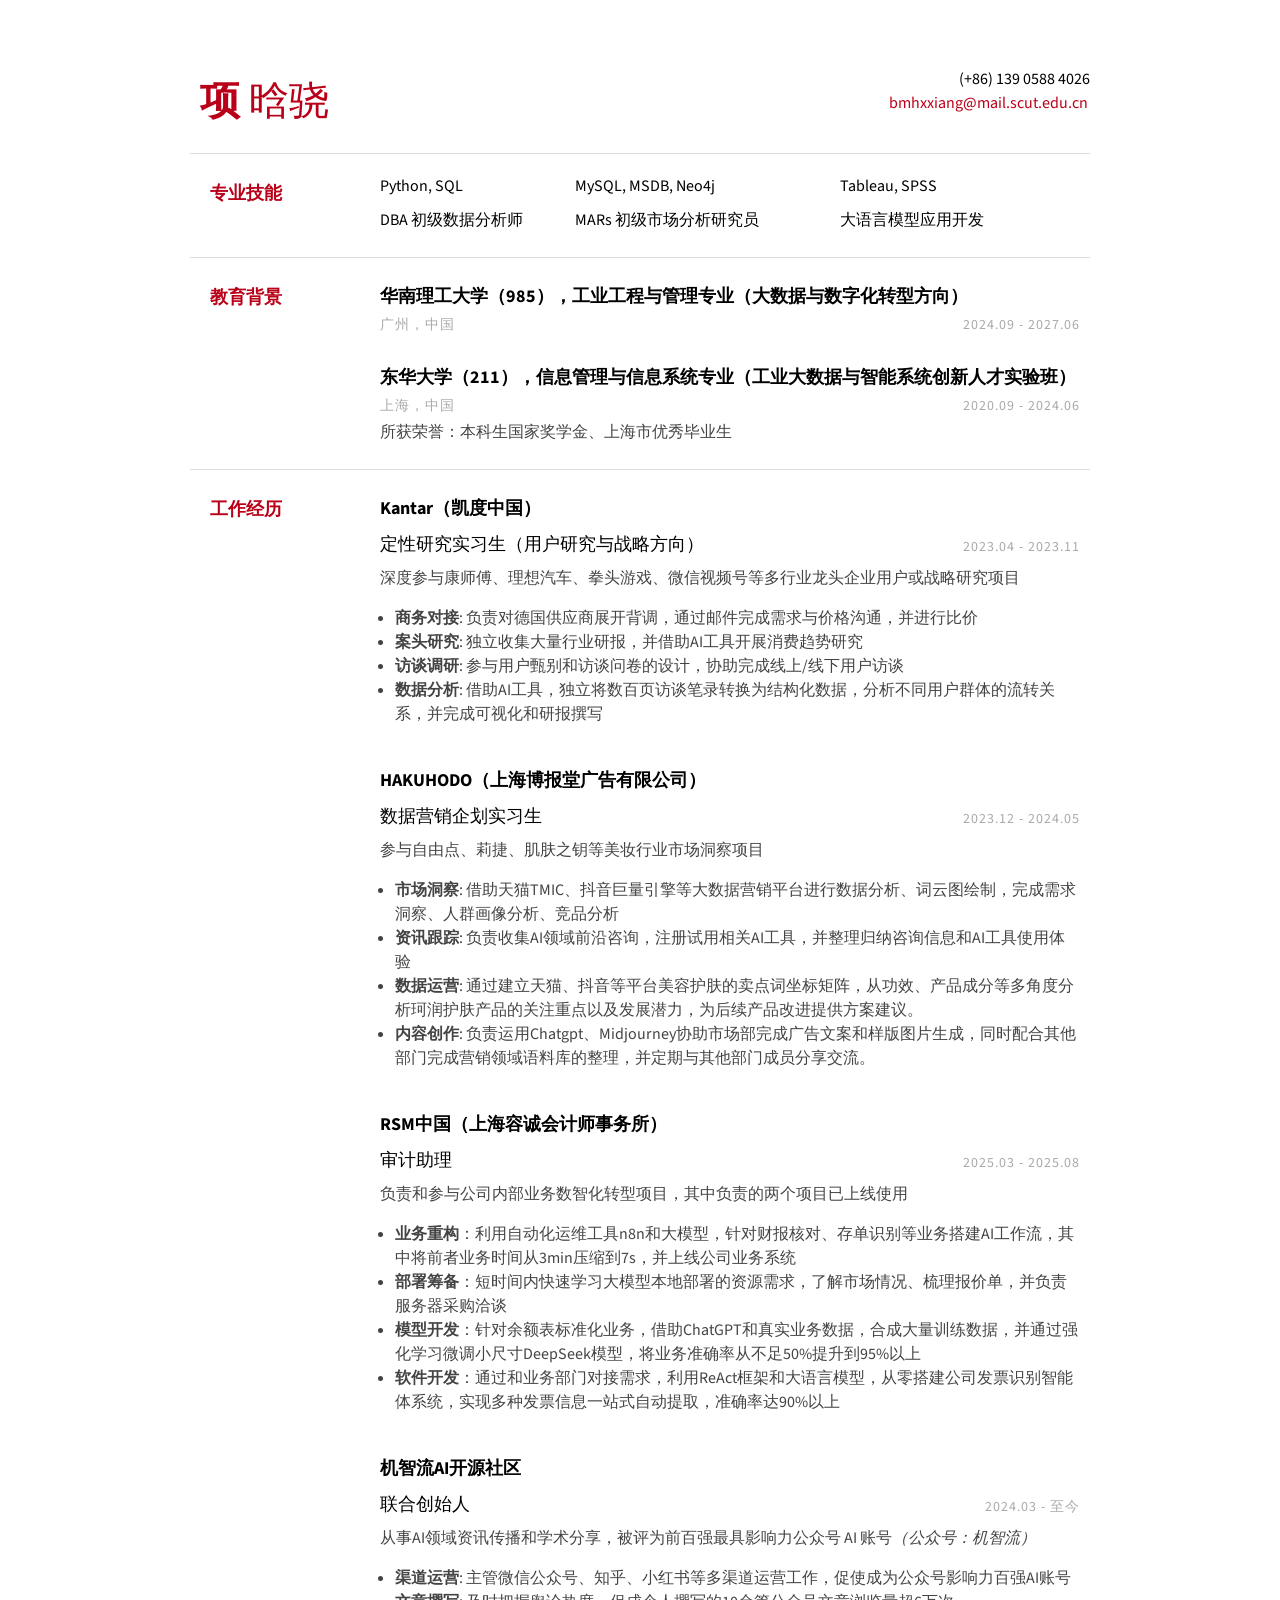
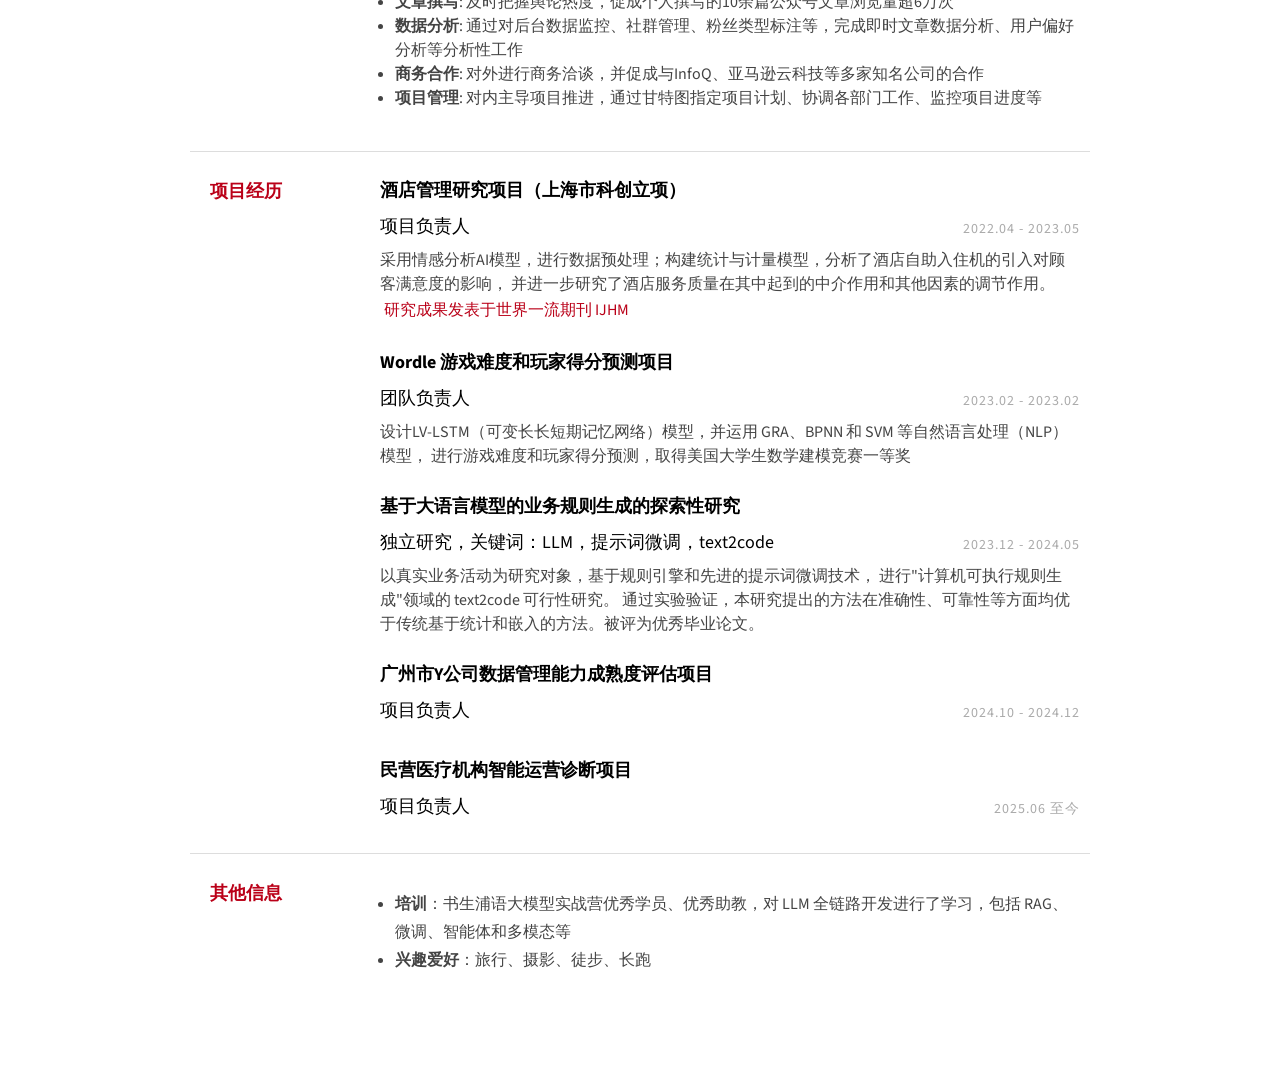
==== index.html @ 3ba79fa2 "update 2025-09" ====
<!doctype html>
<html lang="zh-CN">
    <head>
        <meta charset="UTF-8">
        <title>Hanxiao Xiang - Resume</title>
        <link rel="stylesheet" href="style.css">
        <link href="https://fonts.googleapis.com/css?family=Merriweather:300,400,700|Source+Sans+Pro:400,400i" rel="stylesheet">
    </head>
    <body>
        <div class="page">
            <div class="section row">
                <h1 class="col"><span style="font-weight:700">项</span> 晗骁</h1>
                <div class="contact-info col-left">
                    <div>&nbsp;</div>
                    <div>&nbsp;</div>
                    &nbsp;&nbsp;&nbsp;&nbsp;&nbsp;&nbsp;&nbsp;&nbsp;
<!--                    <a href="index-en.html">English</a> | <a href="index.html">中文</a>-->
                </div>
                <div class="contact-info col-right">
                    <div>(+86) 139 0588 4026</div>
                    <div><a href="mailto:200750432@mail.dhu.edu.cn">bmhxxiang@mail.scut.edu.cn</a></div>
<!--                    <div><a href="https://atang729.github.io">atang729.github.io</a></div>-->
                </div>
            </div>
<!--            <div class="section row">-->
<!--                <h2 class="col">兴趣领域</h2>-->
<!--                <div class="section-text col-right">-->
<!--                    <span class="key">推荐系统</span>-->
<!--                    <span class="key">机器学习</span>-->
<!--                    <span class="key">数据可视化</span>-->
<!--                    <span class="key">大语言模型</span>-->
<!--                    <span class="key">计算机视觉</span>-->
<!--                    <span class="key">大数据分析</span>-->
<!--                    <span class="key">数据挖掘/数学建模</span>-->
<!--                </div>-->
<!--            </div>-->
            <div class="section row">
                <h2 class="col">专业技能</h2>
                <div class="section-text col-right row">
                    <ul class="skills" style="width:25%">
                        <li>Python, SQL</li>
                        <li>DBA 初级数据分析师</li>
                    </ul>
                    <ul class="skills" style="width:35%">
                        <li>MySQL, MSDB, Neo4j</li>
                        <li>MARs 初级市场分析研究员</li>
                    </ul>
                    <ul class="skills">
                        <li>Tableau, SPSS</li>
                        <li>大语言模型应用开发</li>
                    </ul>
                </div>
            </div>
            <div class="section row">
                <h2 class="col">教育背景</h2>
                <div class="section-text col-right">
                    <h3><b>华南理工大学（985）</b>，工业工程与管理专业（大数据与数字化转型方向）</h3>
<!--                    <div>华南理工大学，工商管理学院</div>-->
                    <div class="row">
                        <div class="col light">广州，中国</div>
                        <div class="col-right light">2024.09 - 2027.06 </div>
                    </div>
                </div>
                <div class="section-text col-right">
                    <h3><b>东华大学（211）</b>，信息管理与信息系统专业（工业大数据与智能系统创新人才实验班）</h3>
                    <div class="row">
                        <div class="col light">上海，中国</div>
                        <div class="col-right light	">2020.09 - 2024.06	</div>
                    </div>
                    <div class="desc">所获荣誉：本科生国家奖学金、上海市优秀毕业生</div>
                </div>
            </div>
            <div class="section row">
                <h2 class="col">工作经历</h2>
                <div class="section-text col-right">
                    <div class="row">
                        <div class="col">
                            <h3>Kantar（凯度中国）</h3>
                        </div>
                    </div>
                    <div class="row subsection">
                        <div class="emph col">定性研究实习生（用户研究与战略方向）</div>
                        <div class="col-right light">2023.04 - 2023.11</div>
                    </div>
                    <div class="desc">深度参与康师傅、理想汽车、拳头游戏、微信视频号等多行业龙头企业用户或战略研究项目</div>
                    <ul class="desc">
                        <li><b>商务对接</b>: 负责对德国供应商展开背调，通过邮件完成需求与价格沟通，并进行比价</li>
                        <li><b>案头研究</b>: 独立收集大量行业研报，并借助AI工具开展消费趋势研究</li>
                        <li><b>访谈调研</b>: 参与用户甄别和访谈问卷的设计，协助完成线上/线下用户访谈</li>
                        <li><b>数据分析</b>: 借助AI工具，独立将数百页访谈笔录转换为结构化数据，分析不同用户群体的流转关系，并完成可视化和研报撰写</li>
                    </ul>
                </div>
                <div class="section-text col-right">
                    <div class="row">
                        <div class="col">
                            <h3>HAKUHODO（上海博报堂广告有限公司）</h3>
                        </div>
                    </div>
                    <div class="row subsection">
                        <div class="emph col">数据营销企划实习生</div>
                        <div class="col-right light">2023.12 - 2024.05</div>
                    </div>
                    <div class="desc">参与自由点、莉捷、肌肤之钥等美妆行业市场洞察项目</div>
                    <ul class="desc">
                        <li><b>市场洞察</b>: 借助天猫TMIC、抖音巨量引擎等大数据营销平台进行数据分析、词云图绘制，完成需求洞察、人群画像分析、竞品分析</li>
                        <li><b>资讯跟踪</b>: 负责收集AI领域前沿咨询，注册试用相关AI工具，并整理归纳咨询信息和AI工具使用体验</li>
                        <li><b>数据运营</b>: 通过建立天猫、抖音等平台美容护肤的卖点词坐标矩阵，从功效、产品成分等多角度分析珂润护肤产品的关注重点以及发展潜力，为后续产品改进提供方案建议。</li>
                        <li><b>内容创作</b>: 负责运用Chatgpt、Midjourney协助市场部完成广告文案和样版图片生成，同时配合其他部门完成营销领域语料库的整理，并定期与其他部门成员分享交流。</li>
                    </ul>
                </div>
                <div class="section-text col-right">
                    <div class="row">
                        <div class="col">
                            <h3>RSM中国（上海容诚会计师事务所）</h3>
                        </div>
                    </div>
                    <div class="row subsection">
                        <div class="emph col">审计助理</div>
                        <div class="col-right light">2025.03 - 2025.08</div>
                    </div>
                    <div class="desc">
                        负责和参与公司内部业务数智化转型项目，其中负责的两个项目已上线使用
                    </div>
                    <ul class="desc">
                        <li><b>业务重构</b>：利用自动化运维工具n8n和大模型，针对财报核对、存单识别等业务搭建AI工作流，其中将前者业务时间从3min压缩到7s，并上线公司业务系统</li>
                        <li><b>部署筹备</b>：短时间内快速学习大模型本地部署的资源需求，了解市场情况、梳理报价单，并负责服务器采购洽谈</li>
                        <li><b>模型开发</b>：针对余额表标准化业务，借助ChatGPT和真实业务数据，合成大量训练数据，并通过强化学习微调小尺寸DeepSeek模型，将业务准确率从不足50%提升到95%以上</li>
                        <li><b>软件开发</b>：通过和业务部门对接需求，利用ReAct框架和大语言模型，从零搭建公司发票识别智能体系统，实现多种发票信息一站式自动提取，准确率达90%以上</li>
                    </ul>
                </div>
                <div class="section-text col-right">
                    <div class="row">
                        <div class="col">
                            <h3>机智流AI开源社区</h3>
                        </div>
                    </div>
                    <div class="row subsection">
                        <div class="emph col">联合创始人</div>
                        <div class="col-right light">2024.03 - 至今</div>
                    </div>
                    <div class="desc">
                        从事AI领域资讯传播和学术分享，被评为前百强最具影响力公众号 AI 账号<i>（公众号：机智流）</i>
                    </div>
                    <ul class="desc">
                        <li><b>渠道运营</b>: 主管微信公众号、知乎、小红书等多渠道运营工作，促使成为公众号影响力百强AI账号</li>
                        <li><b>文章撰写</b>: 及时把握舆论热度，促成个人撰写的10余篇公众号文章浏览量超6万次</li>
                        <li><b>数据分析</b>: 通过对后台数据监控、社群管理、粉丝类型标注等，完成即时文章数据分析、用户偏好分析等分析性工作</li>
                        <li><b>商务合作</b>: 对外进行商务洽谈，并促成与InfoQ、亚马逊云科技等多家知名公司的合作</li>
                        <li><b>项目管理</b>: 对内主导项目推进，通过甘特图指定项目计划、协调各部门工作、监控项目进度等</li>
                    </ul>
                </div>
            </div>
<!--            <div class="section row">-->
<!--                <h2 class="col">奖项荣誉</h2>-->
<!--                <div class="section-text col-right">-->
<!--                    <a>本科生国家奖学金</a> · <a>上海市优秀毕业生</a>-->
<!--                </div>-->
<!--            </div>-->
            
            <div class="section row">
                <h2 class="col">项目经历</h2>
                <div class="section-text col-right">
                    <div class="row">
                        <div class="col">
                            <h3>酒店管理研究项目（上海市科创立项）</h3>
                        </div>
                    </div>
                    <div class="row subsection">
                        <div class="emph col">项目负责人</div>
                        <div class="col-right light">2022.04 - 2023.05</div>
                    </div>
                    <div class="desc">
                        采用情感分析AI模型，进行数据预处理；构建统计与计量模型，分析了酒店自助入住机的引入对顾客满意度的影响，
                        并进一步研究了酒店服务质量在其中起到的中介作用和其他因素的调节作用。<a href="https://www.sciencedirect.com/science/article/pii/S0278431924001841">研究成果发表于世界一流期刊 IJHM</a>
                    </div>
                </div>

                <div class="section-text col-right">
                    <div class="row">
                        <div class="col">
                            <h3>Wordle 游戏难度和玩家得分预测项目</h3>
                        </div>
                    </div>
                    <div class="row subsection">
                        <div class="emph col">团队负责人</div>
                        <div class="col-right light">2023.02 - 2023.02</div>
                    </div>
                    <div class="desc">
                        设计LV-LSTM（可变长长短期记忆网络）模型，并运用 GRA、BPNN 和 SVM 等自然语言处理（NLP）模型，
                        进行游戏难度和玩家得分预测，取得美国大学生数学建模竞赛一等奖
                    </div>
                </div>

                <div class="section-text col-right">
                    <div class="row">
                        <div class="col">
                            <h3>基于大语言模型的业务规则生成的探索性研究</h3>
                        </div>
                    </div>
                    <div class="row subsection">
                        <div class="emph col">独立研究，关键词：LLM，提示词微调，text2code</div>
                        <div class="col-right light">2023.12 - 2024.05</div>
                    </div>
                    <div class="desc">
                        以真实业务活动为研究对象，基于规则引擎和先进的提示词微调技术，
                        进行"计算机可执行规则生成"领域的 text2code 可行性研究。
                        通过实验验证，本研究提出的方法在准确性、可靠性等方面均优于传统基于统计和嵌入的方法。被评为优秀毕业论文。
                    </div>
                </div>

                <div class="section-text col-right">
                    <div class="row">
                        <div class="col">
                            <h3>广州市Y公司数据管理能力成熟度评估项目</h3>
                        </div>
                    </div>
                    <div class="row subsection">
                        <div class="emph col">项目负责人</div>
                        <div class="col-right light">2024.10 - 2024.12</div>
                    </div>
                    <div class="desc">
                        
                    </div>
                </div>

                <div class="section-text col-right">
                    <div class="row">
                        <div class="col">
                            <h3>民营医疗机构智能运营诊断项目</h3>
                        </div>
                    </div>
                    <div class="row subsection">
                        <div class="emph col">项目负责人</div>
                        <div class="col-right light">2025.06 至今</div>
                    </div>
                    <div class="desc">
                    </div>
                </div>

            </div>

            <div class="section row">
                <h2 class="col">其他信息</h2>
                <div class="section-text col-right">
                    <ul class="desc" style="line-height: 1.75em">
                        <li><b>培训</b>：书生浦语大模型实战营优秀学员、优秀助教，对 LLM 全链路开发进行了学习，包括 RAG、微调、智能体和多模态等</li>
                        <li><b>兴趣爱好</b>：旅行、摄影、徒步、长跑</li>
                    </ul>
                </div>
            </div>
        </div>
    </body>
</html>
---- style.css ----
body { margin: 0;
       padding: 0;
       background-color: #fff;
       font-size: 12px;
       font-family: 'Source Sans Pro', sans-serif;
       -webkit-font-smoothing: subpixel-antialiased;
}
* { box-sizing: border-box;
    -moz-box-sizing: border-box;
}

/*
 Primary Rules
*/
h1 { font-weight: 300;
     margin: 5px 0 0;
     font-size: 40px;
     color:#ba0018;
     padding: 0 10px 10px;
     border-radius:2px;
    font-family: 'Merriweather', serif;
}
h2 { color: #ba0018;
     width: 150px;
     font-size: 18px;
     padding-left: 20px;
     padding-top: 12px;
     font-weight:700;
     font-family: 'Merriweather', serif;
}
h3 { font-size: 18px;
     font-weight: bold;
     margin-bottom: 0;
     line-height: 28px;
}
:lang(en) h3 { font-family: 'Merriweather', serif; }

h2, h3 { margin-top: 5px }
a { color: #ba0018;
    display: inline-block;
    text-decoration: none;
    padding:2px 4px;
    border-radius:2px;
    margin-right:-2px;
}
a:hover {
  background-color:#ba0018;
  color:#fff;
}
.key:first-child { margin-left: 0 }
.key { margin: 0 10px;
       position: relative;
}
.key::before { content: '◆';
               position: absolute;
               left: -15px;
               color: #555;
               font-size: 7pt;
}
.key:first-child::before { content: '' }
.section { border-bottom: 1px solid #ddd;
           padding: 10px 0 15px;
}
.section:last-child { border: none }
.section-text { width: 80%;
                font-size: 18px;
                line-height: 24px;
                margin: 10px 0 10px;
                padding: 0 10px;
}
.subsection { margin: 10px 0 5px }
.desc { font-size: 16px; font-family: 'Source Sans Pro', sans-serif; color:#444;}

.contact-info { font-size: 16px;
                text-align: right;
}
.light { color: #aaa;letter-spacing:1px;
         font-size: 14px;
         line-height:28px;
         font-family: 'Source Sans Pro', sans-serif;
         text-transform:uppercase;
}
ul{
  padding-left:15px;
}

ul.skills{
  float:left;
  width:30%;
  padding-left:0px;
  margin: 0 20px 0 0;
}

ul.skills li{
  list-style: none;
  font-size:16px;
  margin-bottom:10px;
}

ul.skills li:last-child{
  margin:0;
}

/*
 Float Rules
*/
.row:before, .row:after { content: "";
                          display: table;
}
.row:after { clear: both }
.col { float: left }
.col-right { float: right }
.col-left { float: left }

/*
 Page Rules
*/
.page { width: 1000px;
        min-height: 29.7cm;
        margin: 1cm auto;

        background: white;
        padding: 20px 50px;
}
.subpage { padding: 1cm;
           border: 1px red solid;
           height: 297mm;
}

@page { size: A4;
        margin: 0;
}

@media print {
    .page { margin: 0;
            border: initial;
            border-radius: initial;
            width: initial;
            min-height: initial;
            box-shadow: initial;
            background: initial;
            page-break-after: always;
    }
    .page-break{
      page-break-before: always;
      padding-top:30px;
    }

    body { font-size: 12pt;}
    h1{
      font-size: 23pt;
    }

    h2{
      font-size:10pt;
      width: 3cm;
      padding-left: 10px;
    }

    h3 { font-size: 10pt; line-height:11pt}

    .section-text { font-size: 9pt; line-height: 14pt; }

    .light { font-size: 7.5pt; line-height:12pt; color:#ddd; }
    
    .page { width: 21cm }
    ul {margin:5px 0 0}
    .section { padding: 5px 0 8px }
    .section-text { width: 15cm; margin: 5px 0 5px;}
    .subsection { margin: 5px 0 0 }
    .desc { font-size: 9pt }
    
    .contact-info { font-size: 9pt}
    
    ul.skills{margin: 0 10px 0 0;}
    ul.skills li{ font-size: 9pt; margin-bottom:0}

}
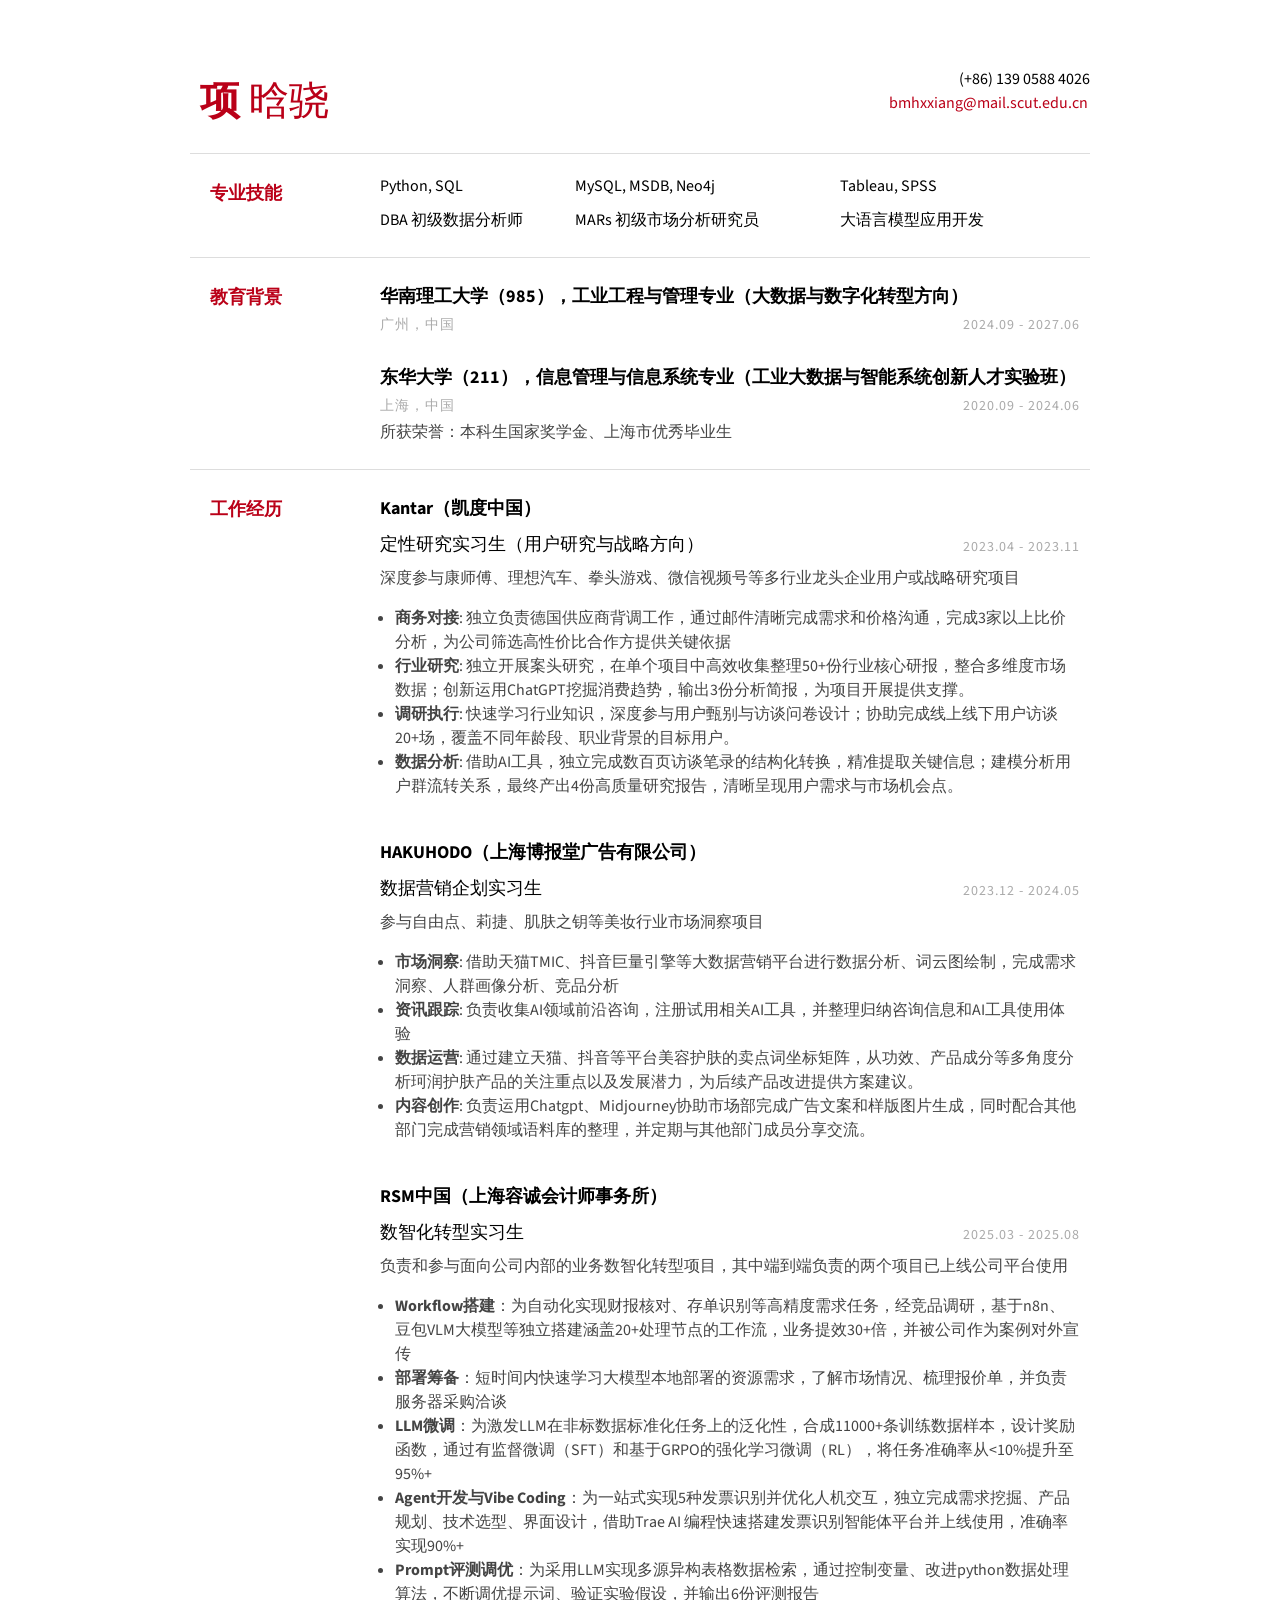
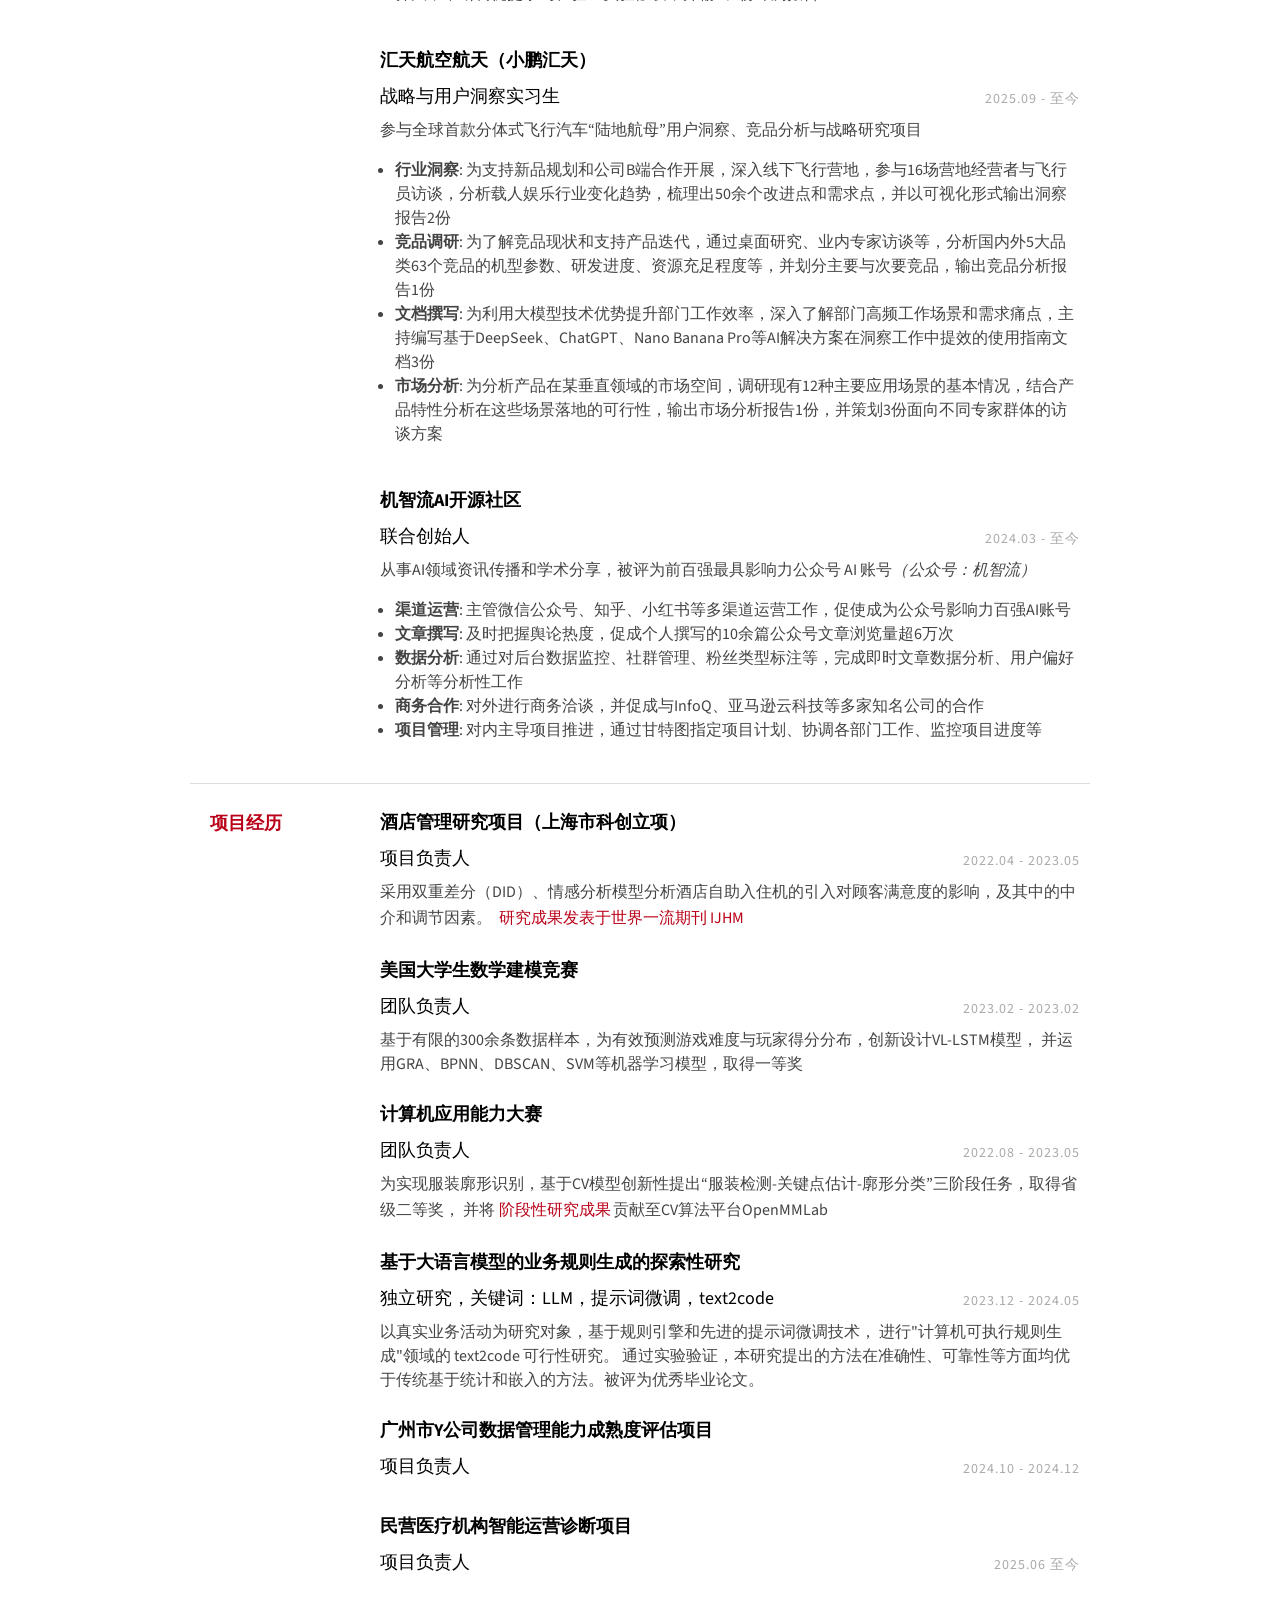
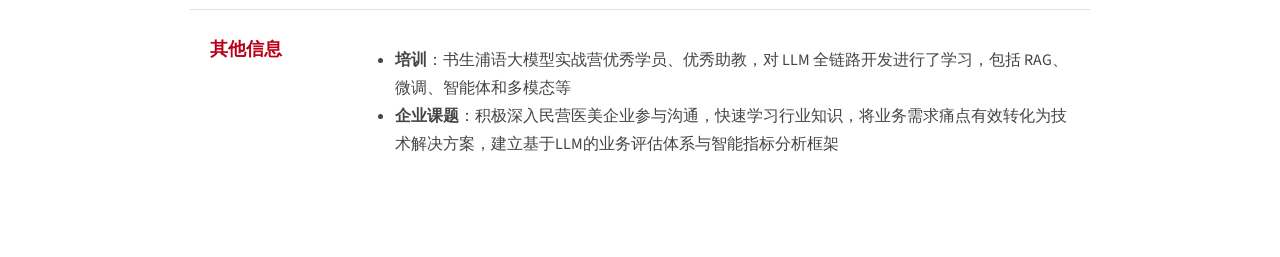
==== commit 4a35f98d: "260118更新：AI产品经理（重AI技能呈现）" ====
--- a/index.html
+++ b/index.html
@@ -22,18 +22,6 @@
 <!--                    <div><a href="https://atang729.github.io">atang729.github.io</a></div>-->
                 </div>
             </div>
-<!--            <div class="section row">-->
-<!--                <h2 class="col">兴趣领域</h2>-->
-<!--                <div class="section-text col-right">-->
-<!--                    <span class="key">推荐系统</span>-->
-<!--                    <span class="key">机器学习</span>-->
-<!--                    <span class="key">数据可视化</span>-->
-<!--                    <span class="key">大语言模型</span>-->
-<!--                    <span class="key">计算机视觉</span>-->
-<!--                    <span class="key">大数据分析</span>-->
-<!--                    <span class="key">数据挖掘/数学建模</span>-->
-<!--                </div>-->
-<!--            </div>-->
             <div class="section row">
                 <h2 class="col">专业技能</h2>
                 <div class="section-text col-right row">
@@ -84,10 +72,10 @@
                     </div>
                     <div class="desc">深度参与康师傅、理想汽车、拳头游戏、微信视频号等多行业龙头企业用户或战略研究项目</div>
                     <ul class="desc">
-                        <li><b>商务对接</b>: 负责对德国供应商展开背调，通过邮件完成需求与价格沟通，并进行比价</li>
-                        <li><b>案头研究</b>: 独立收集大量行业研报，并借助AI工具开展消费趋势研究</li>
-                        <li><b>访谈调研</b>: 参与用户甄别和访谈问卷的设计，协助完成线上/线下用户访谈</li>
-                        <li><b>数据分析</b>: 借助AI工具，独立将数百页访谈笔录转换为结构化数据，分析不同用户群体的流转关系，并完成可视化和研报撰写</li>
+                        <li><b>商务对接</b>: 独立负责德国供应商背调工作，通过邮件清晰完成需求和价格沟通，完成3家以上比价分析，为公司筛选高性价比合作方提供关键依据</li>
+                        <li><b>行业研究</b>: 独立开展案头研究，在单个项目中高效收集整理50+份行业核心研报，整合多维度市场数据；创新运用ChatGPT挖掘消费趋势，输出3份分析简报，为项目开展提供支撑。</li>
+                        <li><b>调研执行</b>: 快速学习行业知识，深度参与用户甄别与访谈问卷设计；协助完成线上线下用户访谈20+场，覆盖不同年龄段、职业背景的目标用户。</li>
+                        <li><b>数据分析</b>: 借助AI工具，独立完成数百页访谈笔录的结构化转换，精准提取关键信息；建模分析用户群流转关系，最终产出4份高质量研究报告，清晰呈现用户需求与市场机会点。</li>
                     </ul>
                 </div>
                 <div class="section-text col-right">
@@ -115,17 +103,38 @@
                         </div>
                     </div>
                     <div class="row subsection">
-                        <div class="emph col">审计助理</div>
+                        <div class="emph col">数智化转型实习生</div>
                         <div class="col-right light">2025.03 - 2025.08</div>
                     </div>
                     <div class="desc">
-                        负责和参与公司内部业务数智化转型项目，其中负责的两个项目已上线使用
-                    </div>
-                    <ul class="desc">
-                        <li><b>业务重构</b>：利用自动化运维工具n8n和大模型，针对财报核对、存单识别等业务搭建AI工作流，其中将前者业务时间从3min压缩到7s，并上线公司业务系统</li>
+                        负责和参与面向公司内部的业务数智化转型项目，其中端到端负责的两个项目已上线公司平台使用
+                    </div>
+                    <ul class="desc">
+                        <li><b>Workflow搭建</b>：为自动化实现财报核对、存单识别等高精度需求任务，经竞品调研，基于n8n、豆包VLM大模型等独立搭建涵盖20+处理节点的工作流，业务提效30+倍，并被公司作为案例对外宣传</li>
                         <li><b>部署筹备</b>：短时间内快速学习大模型本地部署的资源需求，了解市场情况、梳理报价单，并负责服务器采购洽谈</li>
-                        <li><b>模型开发</b>：针对余额表标准化业务，借助ChatGPT和真实业务数据，合成大量训练数据，并通过强化学习微调小尺寸DeepSeek模型，将业务准确率从不足50%提升到95%以上</li>
-                        <li><b>软件开发</b>：通过和业务部门对接需求，利用ReAct框架和大语言模型，从零搭建公司发票识别智能体系统，实现多种发票信息一站式自动提取，准确率达90%以上</li>
+                        <li><b>LLM微调</b>：为激发LLM在非标数据标准化任务上的泛化性，合成11000+条训练数据样本，设计奖励函数，通过有监督微调（SFT）和基于GRPO的强化学习微调（RL），将任务准确率从<10%提升至95%+</li>
+                        <li><b>Agent开发与Vibe Coding</b>：为一站式实现5种发票识别并优化人机交互，独立完成需求挖掘、产品规划、技术选型、界面设计，借助Trae AI 编程快速搭建发票识别智能体平台并上线使用，准确率实现90%+</li>
+                        <li><b>Prompt评测调优</b>：为采用LLM实现多源异构表格数据检索，通过控制变量、改进python数据处理算法，不断调优提示词、验证实验假设，并输出6份评测报告</li>
+                    </ul>
+                </div>
+                <div class="section-text col-right">
+                    <div class="row">
+                        <div class="col">
+                            <h3>汇天航空航天（小鹏汇天）</h3>
+                        </div>
+                    </div>
+                    <div class="row subsection">
+                        <div class="emph col">战略与用户洞察实习生</div>
+                        <div class="col-right light">2025.09 - 至今</div>
+                    </div>
+                    <div class="desc">
+                        参与全球首款分体式飞行汽车“陆地航母”用户洞察、竞品分析与战略研究项目
+                    </div>
+                    <ul class="desc">
+                        <li><b>行业洞察</b>: 为支持新品规划和公司B端合作开展，深入线下飞行营地，参与16场营地经营者与飞行员访谈，分析载人娱乐行业变化趋势，梳理出50余个改进点和需求点，并以可视化形式输出洞察报告2份</li>
+                        <li><b>竞品调研</b>: 为了解竞品现状和支持产品迭代，通过桌面研究、业内专家访谈等，分析国内外5大品类63个竞品的机型参数、研发进度、资源充足程度等，并划分主要与次要竞品，输出竞品分析报告1份</li>
+                        <li><b>文档撰写</b>: 为利用大模型技术优势提升部门工作效率，深入了解部门高频工作场景和需求痛点，主持编写基于DeepSeek、ChatGPT、Nano Banana Pro等AI解决方案在洞察工作中提效的使用指南文档3份</li>
+                        <li><b>市场分析</b>: 为分析产品在某垂直领域的市场空间，调研现有12种主要应用场景的基本情况，结合产品特性分析在这些场景落地的可行性，输出市场分析报告1份，并策划3份面向不同专家群体的访谈方案</li>
                     </ul>
                 </div>
                 <div class="section-text col-right">
@@ -170,15 +179,15 @@
                         <div class="col-right light">2022.04 - 2023.05</div>
                     </div>
                     <div class="desc">
-                        采用情感分析AI模型，进行数据预处理；构建统计与计量模型，分析了酒店自助入住机的引入对顾客满意度的影响，
-                        并进一步研究了酒店服务质量在其中起到的中介作用和其他因素的调节作用。<a href="https://www.sciencedirect.com/science/article/pii/S0278431924001841">研究成果发表于世界一流期刊 IJHM</a>
-                    </div>
-                </div>
-
-                <div class="section-text col-right">
-                    <div class="row">
-                        <div class="col">
-                            <h3>Wordle 游戏难度和玩家得分预测项目</h3>
+                        采用双重差分（DID）、情感分析模型分析酒店自助入住机的引入对顾客满意度的影响，及其中的中介和调节因素。
+                        <a href="https://www.sciencedirect.com/science/article/pii/S0278431924001841">研究成果发表于世界一流期刊 IJHM</a>
+                    </div>
+                </div>
+
+                <div class="section-text col-right">
+                    <div class="row">
+                        <div class="col">
+                            <h3>美国大学生数学建模竞赛</h3>
                         </div>
                     </div>
                     <div class="row subsection">
@@ -186,11 +195,25 @@
                         <div class="col-right light">2023.02 - 2023.02</div>
                     </div>
                     <div class="desc">
-                        设计LV-LSTM（可变长长短期记忆网络）模型，并运用 GRA、BPNN 和 SVM 等自然语言处理（NLP）模型，
-                        进行游戏难度和玩家得分预测，取得美国大学生数学建模竞赛一等奖
-                    </div>
-                </div>
-
+                        基于有限的300余条数据样本，为有效预测游戏难度与玩家得分分布，创新设计VL-LSTM模型，
+                        并运用GRA、BPNN、DBSCAN、SVM等机器学习模型，取得一等奖
+                    </div>
+                </div>
+                <div class="section-text col-right">
+                    <div class="row">
+                        <div class="col">
+                            <h3>计算机应用能力大赛</h3>
+                        </div>
+                    </div>
+                    <div class="row subsection">
+                        <div class="emph col">团队负责人</div>
+                        <div class="col-right light">2022.08 - 2023.05</div>
+                    </div>
+                    <div class="desc">
+                        为实现服装廓形识别，基于CV模型创新性提出“服装检测-关键点估计-廓形分类”三阶段任务，取得省级二等奖，
+                        并将<a href="https://github.com/open-mmlab/mmpose/pull/2201">阶段性研究成果</a>贡献至CV算法平台OpenMMLab
+                    </div>
+                </div>
                 <div class="section-text col-right">
                     <div class="row">
                         <div class="col">
@@ -244,7 +267,7 @@
                 <div class="section-text col-right">
                     <ul class="desc" style="line-height: 1.75em">
                         <li><b>培训</b>：书生浦语大模型实战营优秀学员、优秀助教，对 LLM 全链路开发进行了学习，包括 RAG、微调、智能体和多模态等</li>
-                        <li><b>兴趣爱好</b>：旅行、摄影、徒步、长跑</li>
+                        <li><b>企业课题</b>：积极深入民营医美企业参与沟通，快速学习行业知识，将业务需求痛点有效转化为技术解决方案，建立基于LLM的业务评估体系与智能指标分析框架</li>
                     </ul>
                 </div>
             </div>
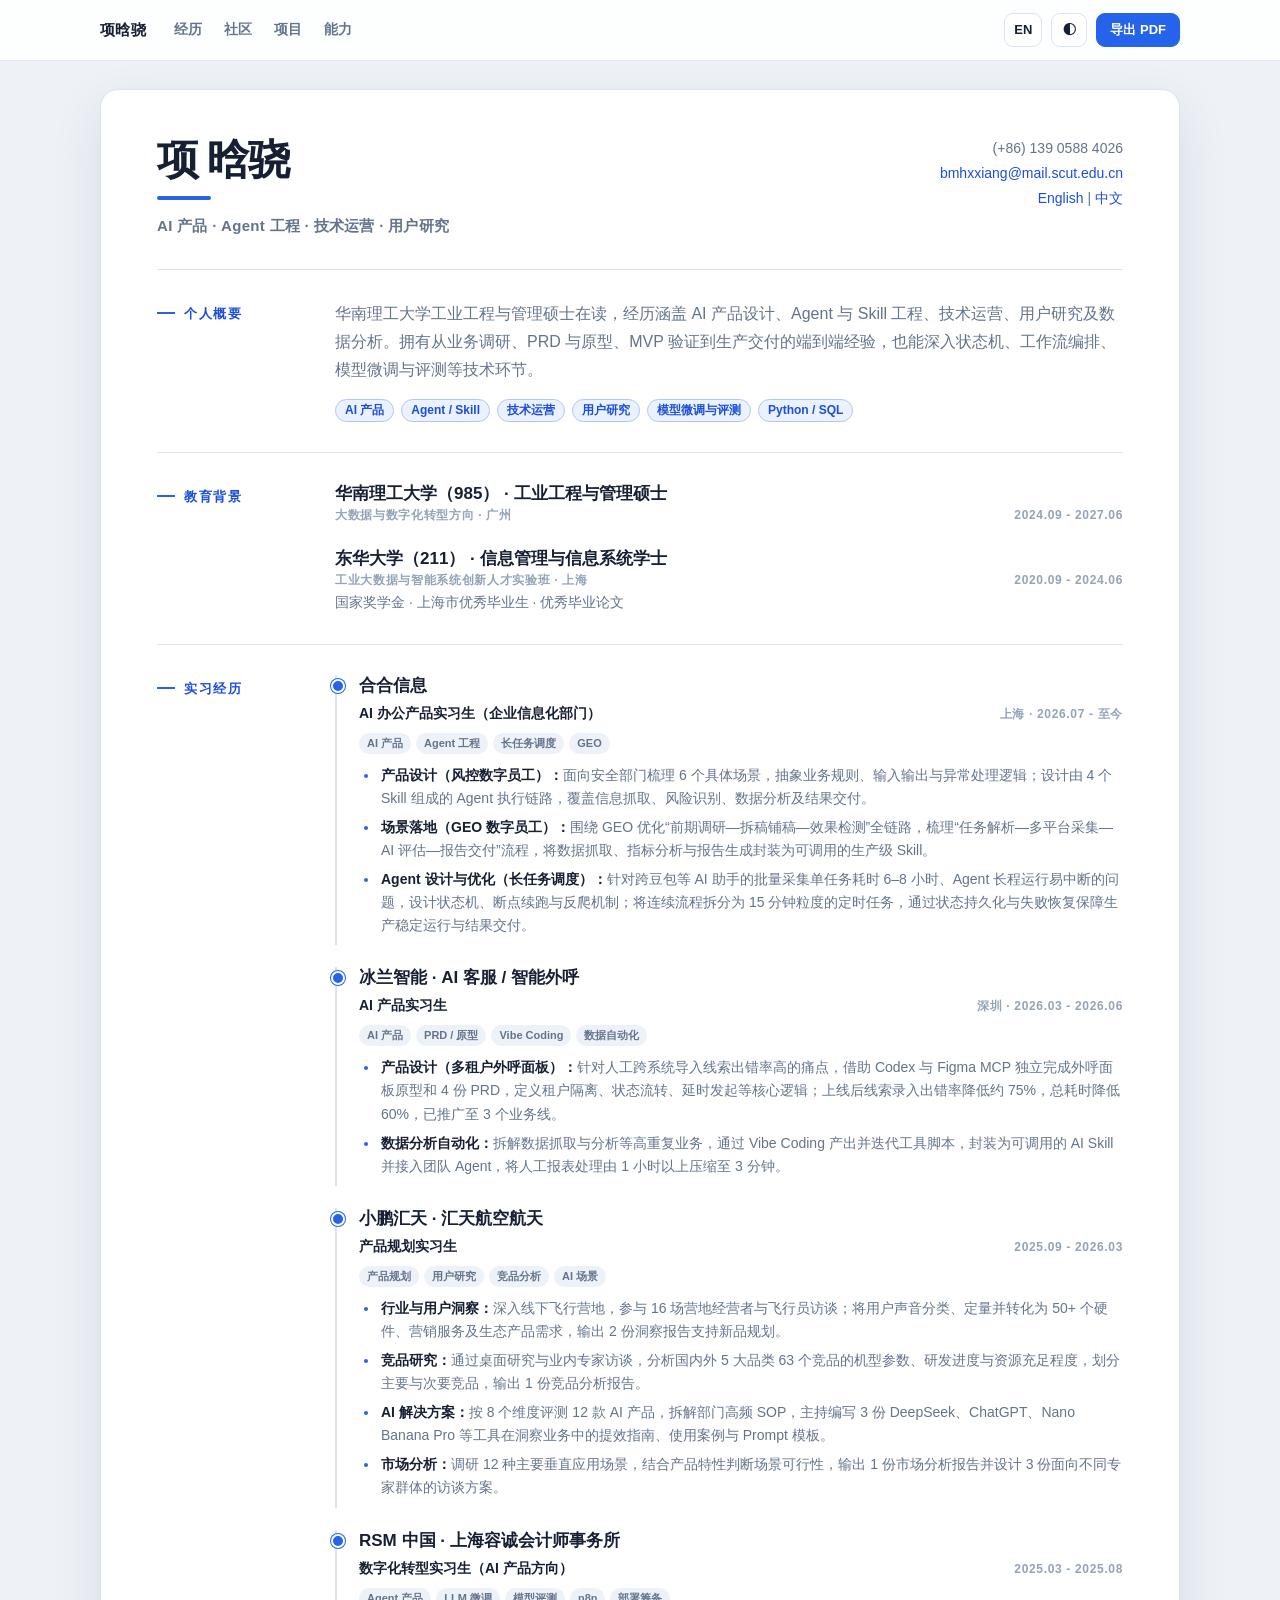
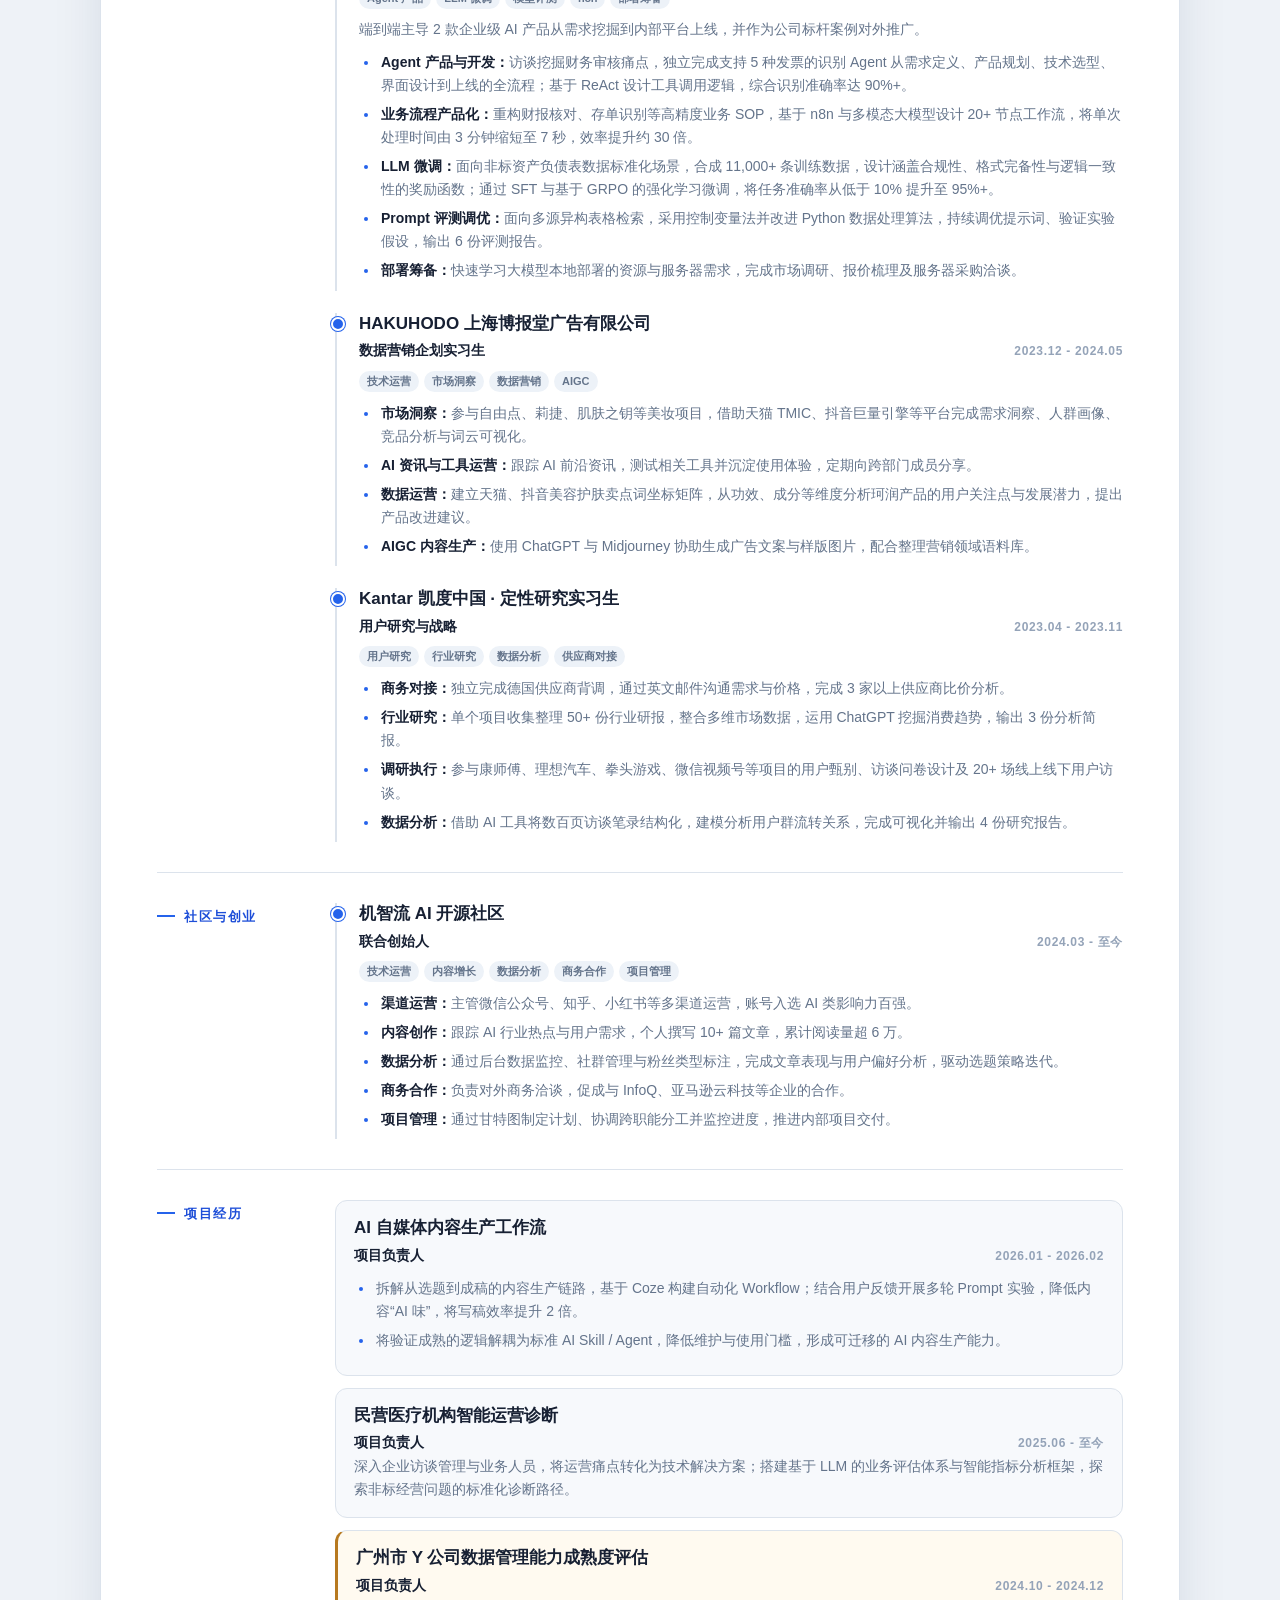
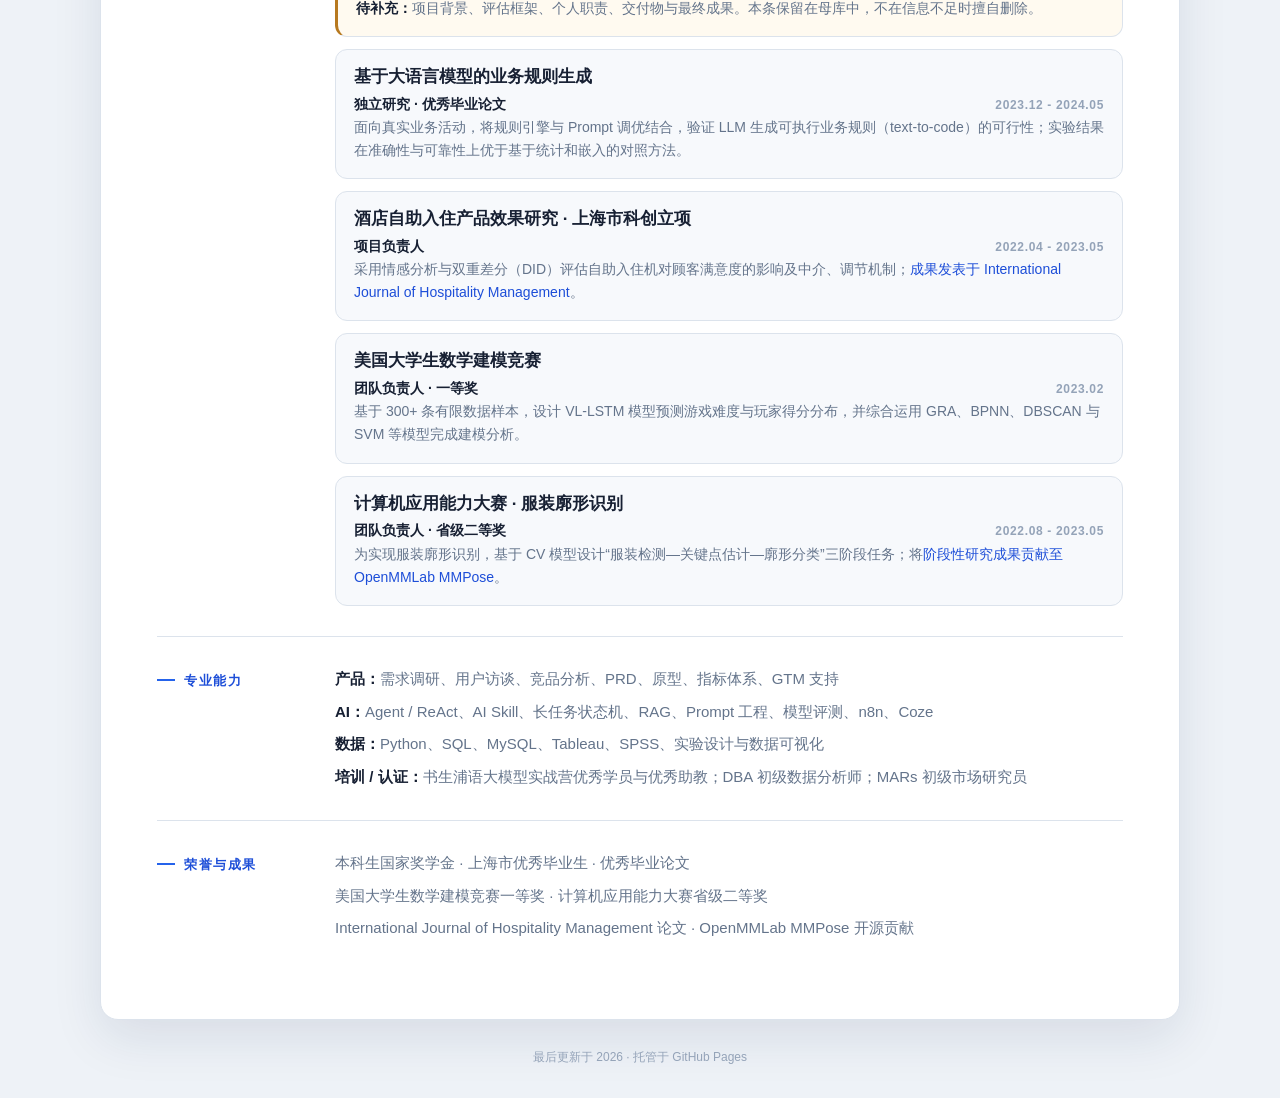
==== commit 3e42c653: "Redesign master resume site" ====
--- a/index.html
+++ b/index.html
@@ -1,276 +1,210 @@
 <!doctype html>
 <html lang="zh-CN">
-    <head>
-        <meta charset="UTF-8">
-        <title>Hanxiao Xiang - Resume</title>
-        <link rel="stylesheet" href="style.css">
-        <link href="https://fonts.googleapis.com/css?family=Merriweather:300,400,700|Source+Sans+Pro:400,400i" rel="stylesheet">
-    </head>
-    <body>
-        <div class="page">
-            <div class="section row">
-                <h1 class="col"><span style="font-weight:700">项</span> 晗骁</h1>
-                <div class="contact-info col-left">
-                    <div>&nbsp;</div>
-                    <div>&nbsp;</div>
-                    &nbsp;&nbsp;&nbsp;&nbsp;&nbsp;&nbsp;&nbsp;&nbsp;
-<!--                    <a href="index-en.html">English</a> | <a href="index.html">中文</a>-->
-                </div>
-                <div class="contact-info col-right">
-                    <div>(+86) 139 0588 4026</div>
-                    <div><a href="mailto:200750432@mail.dhu.edu.cn">bmhxxiang@mail.scut.edu.cn</a></div>
-<!--                    <div><a href="https://atang729.github.io">atang729.github.io</a></div>-->
-                </div>
-            </div>
-            <div class="section row">
-                <h2 class="col">专业技能</h2>
-                <div class="section-text col-right row">
-                    <ul class="skills" style="width:25%">
-                        <li>Python, SQL</li>
-                        <li>DBA 初级数据分析师</li>
-                    </ul>
-                    <ul class="skills" style="width:35%">
-                        <li>MySQL, MSDB, Neo4j</li>
-                        <li>MARs 初级市场分析研究员</li>
-                    </ul>
-                    <ul class="skills">
-                        <li>Tableau, SPSS</li>
-                        <li>大语言模型应用开发</li>
-                    </ul>
-                </div>
-            </div>
-            <div class="section row">
-                <h2 class="col">教育背景</h2>
-                <div class="section-text col-right">
-                    <h3><b>华南理工大学（985）</b>，工业工程与管理专业（大数据与数字化转型方向）</h3>
-<!--                    <div>华南理工大学，工商管理学院</div>-->
-                    <div class="row">
-                        <div class="col light">广州，中国</div>
-                        <div class="col-right light">2024.09 - 2027.06 </div>
-                    </div>
-                </div>
-                <div class="section-text col-right">
-                    <h3><b>东华大学（211）</b>，信息管理与信息系统专业（工业大数据与智能系统创新人才实验班）</h3>
-                    <div class="row">
-                        <div class="col light">上海，中国</div>
-                        <div class="col-right light	">2020.09 - 2024.06	</div>
-                    </div>
-                    <div class="desc">所获荣誉：本科生国家奖学金、上海市优秀毕业生</div>
-                </div>
-            </div>
-            <div class="section row">
-                <h2 class="col">工作经历</h2>
-                <div class="section-text col-right">
-                    <div class="row">
-                        <div class="col">
-                            <h3>Kantar（凯度中国）</h3>
-                        </div>
-                    </div>
-                    <div class="row subsection">
-                        <div class="emph col">定性研究实习生（用户研究与战略方向）</div>
-                        <div class="col-right light">2023.04 - 2023.11</div>
-                    </div>
-                    <div class="desc">深度参与康师傅、理想汽车、拳头游戏、微信视频号等多行业龙头企业用户或战略研究项目</div>
-                    <ul class="desc">
-                        <li><b>商务对接</b>: 独立负责德国供应商背调工作，通过邮件清晰完成需求和价格沟通，完成3家以上比价分析，为公司筛选高性价比合作方提供关键依据</li>
-                        <li><b>行业研究</b>: 独立开展案头研究，在单个项目中高效收集整理50+份行业核心研报，整合多维度市场数据；创新运用ChatGPT挖掘消费趋势，输出3份分析简报，为项目开展提供支撑。</li>
-                        <li><b>调研执行</b>: 快速学习行业知识，深度参与用户甄别与访谈问卷设计；协助完成线上线下用户访谈20+场，覆盖不同年龄段、职业背景的目标用户。</li>
-                        <li><b>数据分析</b>: 借助AI工具，独立完成数百页访谈笔录的结构化转换，精准提取关键信息；建模分析用户群流转关系，最终产出4份高质量研究报告，清晰呈现用户需求与市场机会点。</li>
-                    </ul>
-                </div>
-                <div class="section-text col-right">
-                    <div class="row">
-                        <div class="col">
-                            <h3>HAKUHODO（上海博报堂广告有限公司）</h3>
-                        </div>
-                    </div>
-                    <div class="row subsection">
-                        <div class="emph col">数据营销企划实习生</div>
-                        <div class="col-right light">2023.12 - 2024.05</div>
-                    </div>
-                    <div class="desc">参与自由点、莉捷、肌肤之钥等美妆行业市场洞察项目</div>
-                    <ul class="desc">
-                        <li><b>市场洞察</b>: 借助天猫TMIC、抖音巨量引擎等大数据营销平台进行数据分析、词云图绘制，完成需求洞察、人群画像分析、竞品分析</li>
-                        <li><b>资讯跟踪</b>: 负责收集AI领域前沿咨询，注册试用相关AI工具，并整理归纳咨询信息和AI工具使用体验</li>
-                        <li><b>数据运营</b>: 通过建立天猫、抖音等平台美容护肤的卖点词坐标矩阵，从功效、产品成分等多角度分析珂润护肤产品的关注重点以及发展潜力，为后续产品改进提供方案建议。</li>
-                        <li><b>内容创作</b>: 负责运用Chatgpt、Midjourney协助市场部完成广告文案和样版图片生成，同时配合其他部门完成营销领域语料库的整理，并定期与其他部门成员分享交流。</li>
-                    </ul>
-                </div>
-                <div class="section-text col-right">
-                    <div class="row">
-                        <div class="col">
-                            <h3>RSM中国（上海容诚会计师事务所）</h3>
-                        </div>
-                    </div>
-                    <div class="row subsection">
-                        <div class="emph col">数智化转型实习生</div>
-                        <div class="col-right light">2025.03 - 2025.08</div>
-                    </div>
-                    <div class="desc">
-                        负责和参与面向公司内部的业务数智化转型项目，其中端到端负责的两个项目已上线公司平台使用
-                    </div>
-                    <ul class="desc">
-                        <li><b>Workflow搭建</b>：为自动化实现财报核对、存单识别等高精度需求任务，经竞品调研，基于n8n、豆包VLM大模型等独立搭建涵盖20+处理节点的工作流，业务提效30+倍，并被公司作为案例对外宣传</li>
-                        <li><b>部署筹备</b>：短时间内快速学习大模型本地部署的资源需求，了解市场情况、梳理报价单，并负责服务器采购洽谈</li>
-                        <li><b>LLM微调</b>：为激发LLM在非标数据标准化任务上的泛化性，合成11000+条训练数据样本，设计奖励函数，通过有监督微调（SFT）和基于GRPO的强化学习微调（RL），将任务准确率从<10%提升至95%+</li>
-                        <li><b>Agent开发与Vibe Coding</b>：为一站式实现5种发票识别并优化人机交互，独立完成需求挖掘、产品规划、技术选型、界面设计，借助Trae AI 编程快速搭建发票识别智能体平台并上线使用，准确率实现90%+</li>
-                        <li><b>Prompt评测调优</b>：为采用LLM实现多源异构表格数据检索，通过控制变量、改进python数据处理算法，不断调优提示词、验证实验假设，并输出6份评测报告</li>
-                    </ul>
-                </div>
-                <div class="section-text col-right">
-                    <div class="row">
-                        <div class="col">
-                            <h3>汇天航空航天（小鹏汇天）</h3>
-                        </div>
-                    </div>
-                    <div class="row subsection">
-                        <div class="emph col">战略与用户洞察实习生</div>
-                        <div class="col-right light">2025.09 - 至今</div>
-                    </div>
-                    <div class="desc">
-                        参与全球首款分体式飞行汽车“陆地航母”用户洞察、竞品分析与战略研究项目
-                    </div>
-                    <ul class="desc">
-                        <li><b>行业洞察</b>: 为支持新品规划和公司B端合作开展，深入线下飞行营地，参与16场营地经营者与飞行员访谈，分析载人娱乐行业变化趋势，梳理出50余个改进点和需求点，并以可视化形式输出洞察报告2份</li>
-                        <li><b>竞品调研</b>: 为了解竞品现状和支持产品迭代，通过桌面研究、业内专家访谈等，分析国内外5大品类63个竞品的机型参数、研发进度、资源充足程度等，并划分主要与次要竞品，输出竞品分析报告1份</li>
-                        <li><b>文档撰写</b>: 为利用大模型技术优势提升部门工作效率，深入了解部门高频工作场景和需求痛点，主持编写基于DeepSeek、ChatGPT、Nano Banana Pro等AI解决方案在洞察工作中提效的使用指南文档3份</li>
-                        <li><b>市场分析</b>: 为分析产品在某垂直领域的市场空间，调研现有12种主要应用场景的基本情况，结合产品特性分析在这些场景落地的可行性，输出市场分析报告1份，并策划3份面向不同专家群体的访谈方案</li>
-                    </ul>
-                </div>
-                <div class="section-text col-right">
-                    <div class="row">
-                        <div class="col">
-                            <h3>机智流AI开源社区</h3>
-                        </div>
-                    </div>
-                    <div class="row subsection">
-                        <div class="emph col">联合创始人</div>
-                        <div class="col-right light">2024.03 - 至今</div>
-                    </div>
-                    <div class="desc">
-                        从事AI领域资讯传播和学术分享，被评为前百强最具影响力公众号 AI 账号<i>（公众号：机智流）</i>
-                    </div>
-                    <ul class="desc">
-                        <li><b>渠道运营</b>: 主管微信公众号、知乎、小红书等多渠道运营工作，促使成为公众号影响力百强AI账号</li>
-                        <li><b>文章撰写</b>: 及时把握舆论热度，促成个人撰写的10余篇公众号文章浏览量超6万次</li>
-                        <li><b>数据分析</b>: 通过对后台数据监控、社群管理、粉丝类型标注等，完成即时文章数据分析、用户偏好分析等分析性工作</li>
-                        <li><b>商务合作</b>: 对外进行商务洽谈，并促成与InfoQ、亚马逊云科技等多家知名公司的合作</li>
-                        <li><b>项目管理</b>: 对内主导项目推进，通过甘特图指定项目计划、协调各部门工作、监控项目进度等</li>
-                    </ul>
-                </div>
-            </div>
-<!--            <div class="section row">-->
-<!--                <h2 class="col">奖项荣誉</h2>-->
-<!--                <div class="section-text col-right">-->
-<!--                    <a>本科生国家奖学金</a> · <a>上海市优秀毕业生</a>-->
-<!--                </div>-->
-<!--            </div>-->
-            
-            <div class="section row">
-                <h2 class="col">项目经历</h2>
-                <div class="section-text col-right">
-                    <div class="row">
-                        <div class="col">
-                            <h3>酒店管理研究项目（上海市科创立项）</h3>
-                        </div>
-                    </div>
-                    <div class="row subsection">
-                        <div class="emph col">项目负责人</div>
-                        <div class="col-right light">2022.04 - 2023.05</div>
-                    </div>
-                    <div class="desc">
-                        采用双重差分（DID）、情感分析模型分析酒店自助入住机的引入对顾客满意度的影响，及其中的中介和调节因素。
-                        <a href="https://www.sciencedirect.com/science/article/pii/S0278431924001841">研究成果发表于世界一流期刊 IJHM</a>
-                    </div>
-                </div>
-
-                <div class="section-text col-right">
-                    <div class="row">
-                        <div class="col">
-                            <h3>美国大学生数学建模竞赛</h3>
-                        </div>
-                    </div>
-                    <div class="row subsection">
-                        <div class="emph col">团队负责人</div>
-                        <div class="col-right light">2023.02 - 2023.02</div>
-                    </div>
-                    <div class="desc">
-                        基于有限的300余条数据样本，为有效预测游戏难度与玩家得分分布，创新设计VL-LSTM模型，
-                        并运用GRA、BPNN、DBSCAN、SVM等机器学习模型，取得一等奖
-                    </div>
-                </div>
-                <div class="section-text col-right">
-                    <div class="row">
-                        <div class="col">
-                            <h3>计算机应用能力大赛</h3>
-                        </div>
-                    </div>
-                    <div class="row subsection">
-                        <div class="emph col">团队负责人</div>
-                        <div class="col-right light">2022.08 - 2023.05</div>
-                    </div>
-                    <div class="desc">
-                        为实现服装廓形识别，基于CV模型创新性提出“服装检测-关键点估计-廓形分类”三阶段任务，取得省级二等奖，
-                        并将<a href="https://github.com/open-mmlab/mmpose/pull/2201">阶段性研究成果</a>贡献至CV算法平台OpenMMLab
-                    </div>
-                </div>
-                <div class="section-text col-right">
-                    <div class="row">
-                        <div class="col">
-                            <h3>基于大语言模型的业务规则生成的探索性研究</h3>
-                        </div>
-                    </div>
-                    <div class="row subsection">
-                        <div class="emph col">独立研究，关键词：LLM，提示词微调，text2code</div>
-                        <div class="col-right light">2023.12 - 2024.05</div>
-                    </div>
-                    <div class="desc">
-                        以真实业务活动为研究对象，基于规则引擎和先进的提示词微调技术，
-                        进行"计算机可执行规则生成"领域的 text2code 可行性研究。
-                        通过实验验证，本研究提出的方法在准确性、可靠性等方面均优于传统基于统计和嵌入的方法。被评为优秀毕业论文。
-                    </div>
-                </div>
-
-                <div class="section-text col-right">
-                    <div class="row">
-                        <div class="col">
-                            <h3>广州市Y公司数据管理能力成熟度评估项目</h3>
-                        </div>
-                    </div>
-                    <div class="row subsection">
-                        <div class="emph col">项目负责人</div>
-                        <div class="col-right light">2024.10 - 2024.12</div>
-                    </div>
-                    <div class="desc">
-                        
-                    </div>
-                </div>
-
-                <div class="section-text col-right">
-                    <div class="row">
-                        <div class="col">
-                            <h3>民营医疗机构智能运营诊断项目</h3>
-                        </div>
-                    </div>
-                    <div class="row subsection">
-                        <div class="emph col">项目负责人</div>
-                        <div class="col-right light">2025.06 至今</div>
-                    </div>
-                    <div class="desc">
-                    </div>
-                </div>
-
-            </div>
-
-            <div class="section row">
-                <h2 class="col">其他信息</h2>
-                <div class="section-text col-right">
-                    <ul class="desc" style="line-height: 1.75em">
-                        <li><b>培训</b>：书生浦语大模型实战营优秀学员、优秀助教，对 LLM 全链路开发进行了学习，包括 RAG、微调、智能体和多模态等</li>
-                        <li><b>企业课题</b>：积极深入民营医美企业参与沟通，快速学习行业知识，将业务需求痛点有效转化为技术解决方案，建立基于LLM的业务评估体系与智能指标分析框架</li>
-                    </ul>
-                </div>
-            </div>
-        </div>
-    </body>
+<head>
+  <meta charset="UTF-8">
+  <meta name="viewport" content="width=device-width, initial-scale=1.0">
+  <meta name="description" content="项晗骁个人完整履历与经历母库">
+  <title>项晗骁 | 个人完整履历</title>
+  <link rel="stylesheet" href="style.css">
+</head>
+<body>
+<nav class="site-nav" aria-label="履历导航">
+  <div class="nav-inner">
+    <a class="brand" href="#top">项晗骁</a>
+    <div class="nav-links">
+      <a href="#experience">经历</a>
+      <a href="#community">社区</a>
+      <a href="#projects">项目</a>
+      <a href="#skills">能力</a>
+    </div>
+    <div class="nav-actions">
+      <a class="language-switch" href="index-en.html">EN</a>
+      <button class="icon-button theme-toggle" type="button" aria-label="切换深色模式" title="切换深色模式">◐</button>
+      <button class="print-button" type="button" onclick="window.print()">导出 PDF</button>
+    </div>
+  </div>
+</nav>
+<main class="page">
+  <header class="section row resume-header" id="top">
+    <div class="col">
+      <h1><span style="font-weight:700">项</span> 晗骁</h1>
+      <div class="target-role">AI 产品 · Agent 工程 · 技术运营 · 用户研究</div>
+    </div>
+    <div class="contact-info col-right">
+      <div>(+86) 139 0588 4026</div>
+      <div><a href="mailto:bmhxxiang@mail.scut.edu.cn">bmhxxiang@mail.scut.edu.cn</a></div>
+      <div><a href="index-en.html">English</a> | <a href="index.html">中文</a></div>
+    </div>
+  </header>
+
+  <section class="section row" id="profile">
+    <h2 class="col">个人概要</h2>
+    <div class="section-text col-right">
+      <p class="summary">华南理工大学工业工程与管理硕士在读，经历涵盖 AI 产品设计、Agent 与 Skill 工程、技术运营、用户研究及数据分析。拥有从业务调研、PRD 与原型、MVP 验证到生产交付的端到端经验，也能深入状态机、工作流编排、模型微调与评测等技术环节。</p>
+      <div class="keyword-list"><span>AI 产品</span><span>Agent / Skill</span><span>技术运营</span><span>用户研究</span><span>模型微调与评测</span><span>Python / SQL</span></div>
+    </div>
+  </section>
+
+  <section class="section row" id="education">
+    <h2 class="col">教育背景</h2>
+    <div class="section-text col-right">
+      <h3>华南理工大学（985） · 工业工程与管理硕士</h3>
+      <div class="row"><div class="col light">大数据与数字化转型方向 · 广州</div><div class="col-right light">2024.09 - 2027.06</div></div>
+    </div>
+    <div class="section-text col-right">
+      <h3>东华大学（211） · 信息管理与信息系统学士</h3>
+      <div class="row"><div class="col light">工业大数据与智能系统创新人才实验班 · 上海</div><div class="col-right light">2020.09 - 2024.06</div></div>
+      <div class="desc">国家奖学金 · 上海市优秀毕业生 · 优秀毕业论文</div>
+    </div>
+  </section>
+
+  <section class="section row" id="experience">
+    <h2 class="col">实习经历</h2>
+    <div class="section-text col-right experience-item">
+      <h3>合合信息</h3>
+      <div class="row subsection"><div class="emph col">AI 办公产品实习生（企业信息化部门）</div><div class="col-right light">上海 · 2026.07 - 至今</div></div>
+      <div class="entry-tags"><span>AI 产品</span><span>Agent 工程</span><span>长任务调度</span><span>GEO</span></div>
+      <ul class="desc">
+        <li><b>产品设计（风控数字员工）：</b>面向安全部门梳理 6 个具体场景，抽象业务规则、输入输出与异常处理逻辑；设计由 4 个 Skill 组成的 Agent 执行链路，覆盖信息抓取、风险识别、数据分析及结果交付。</li>
+        <li><b>场景落地（GEO 数字员工）：</b>围绕 GEO 优化“前期调研—拆稿铺稿—效果检测”全链路，梳理“任务解析—多平台采集—AI 评估—报告交付”流程，将数据抓取、指标分析与报告生成封装为可调用的生产级 Skill。</li>
+        <li><b>Agent 设计与优化（长任务调度）：</b>针对跨豆包等 AI 助手的批量采集单任务耗时 6–8 小时、Agent 长程运行易中断的问题，设计状态机、断点续跑与反爬机制；将连续流程拆分为 15 分钟粒度的定时任务，通过状态持久化与失败恢复保障生产稳定运行与结果交付。</li>
+      </ul>
+    </div>
+    <div class="section-text col-right experience-item">
+      <h3>冰兰智能 · AI 客服 / 智能外呼</h3>
+      <div class="row subsection"><div class="emph col">AI 产品实习生</div><div class="col-right light">深圳 · 2026.03 - 2026.06</div></div>
+      <div class="entry-tags"><span>AI 产品</span><span>PRD / 原型</span><span>Vibe Coding</span><span>数据自动化</span></div>
+      <ul class="desc">
+        <li><b>产品设计（多租户外呼面板）：</b>针对人工跨系统导入线索出错率高的痛点，借助 Codex 与 Figma MCP 独立完成外呼面板原型和 4 份 PRD，定义租户隔离、状态流转、延时发起等核心逻辑；上线后线索录入出错率降低约 75%，总耗时降低 60%，已推广至 3 个业务线。</li>
+        <li><b>数据分析自动化：</b>拆解数据抓取与分析等高重复业务，通过 Vibe Coding 产出并迭代工具脚本，封装为可调用的 AI Skill 并接入团队 Agent，将人工报表处理由 1 小时以上压缩至 3 分钟。</li>
+      </ul>
+    </div>
+    <div class="section-text col-right experience-item">
+      <h3>小鹏汇天 · 汇天航空航天</h3>
+      <div class="row subsection"><div class="emph col">产品规划实习生</div><div class="col-right light">2025.09 - 2026.03</div></div>
+      <div class="entry-tags"><span>产品规划</span><span>用户研究</span><span>竞品分析</span><span>AI 场景</span></div>
+      <ul class="desc">
+        <li><b>行业与用户洞察：</b>深入线下飞行营地，参与 16 场营地经营者与飞行员访谈；将用户声音分类、定量并转化为 50+ 个硬件、营销服务及生态产品需求，输出 2 份洞察报告支持新品规划。</li>
+        <li><b>竞品研究：</b>通过桌面研究与业内专家访谈，分析国内外 5 大品类 63 个竞品的机型参数、研发进度与资源充足程度，划分主要与次要竞品，输出 1 份竞品分析报告。</li>
+        <li><b>AI 解决方案：</b>按 8 个维度评测 12 款 AI 产品，拆解部门高频 SOP，主持编写 3 份 DeepSeek、ChatGPT、Nano Banana Pro 等工具在洞察业务中的提效指南、使用案例与 Prompt 模板。</li>
+        <li><b>市场分析：</b>调研 12 种主要垂直应用场景，结合产品特性判断场景可行性，输出 1 份市场分析报告并设计 3 份面向不同专家群体的访谈方案。</li>
+      </ul>
+    </div>
+    <div class="section-text col-right experience-item">
+      <h3>RSM 中国 · 上海容诚会计师事务所</h3>
+      <div class="row subsection"><div class="emph col">数字化转型实习生（AI 产品方向）</div><div class="col-right light">2025.03 - 2025.08</div></div>
+      <div class="entry-tags"><span>Agent 产品</span><span>LLM 微调</span><span>模型评测</span><span>n8n</span><span>部署筹备</span></div>
+      <div class="desc role-summary">端到端主导 2 款企业级 AI 产品从需求挖掘到内部平台上线，并作为公司标杆案例对外推广。</div>
+      <ul class="desc">
+        <li><b>Agent 产品与开发：</b>访谈挖掘财务审核痛点，独立完成支持 5 种发票的识别 Agent 从需求定义、产品规划、技术选型、界面设计到上线的全流程；基于 ReAct 设计工具调用逻辑，综合识别准确率达 90%+。</li>
+        <li><b>业务流程产品化：</b>重构财报核对、存单识别等高精度业务 SOP，基于 n8n 与多模态大模型设计 20+ 节点工作流，将单次处理时间由 3 分钟缩短至 7 秒，效率提升约 30 倍。</li>
+        <li><b>LLM 微调：</b>面向非标资产负债表数据标准化场景，合成 11,000+ 条训练数据，设计涵盖合规性、格式完备性与逻辑一致性的奖励函数；通过 SFT 与基于 GRPO 的强化学习微调，将任务准确率从低于 10% 提升至 95%+。</li>
+        <li><b>Prompt 评测调优：</b>面向多源异构表格检索，采用控制变量法并改进 Python 数据处理算法，持续调优提示词、验证实验假设，输出 6 份评测报告。</li>
+        <li><b>部署筹备：</b>快速学习大模型本地部署的资源与服务器需求，完成市场调研、报价梳理及服务器采购洽谈。</li>
+      </ul>
+    </div>
+    <div class="section-text col-right experience-item">
+      <h3>HAKUHODO 上海博报堂广告有限公司</h3>
+      <div class="row subsection"><div class="emph col">数据营销企划实习生</div><div class="col-right light">2023.12 - 2024.05</div></div>
+      <div class="entry-tags"><span>技术运营</span><span>市场洞察</span><span>数据营销</span><span>AIGC</span></div>
+      <ul class="desc">
+        <li><b>市场洞察：</b>参与自由点、莉捷、肌肤之钥等美妆项目，借助天猫 TMIC、抖音巨量引擎等平台完成需求洞察、人群画像、竞品分析与词云可视化。</li>
+        <li><b>AI 资讯与工具运营：</b>跟踪 AI 前沿资讯，测试相关工具并沉淀使用体验，定期向跨部门成员分享。</li>
+        <li><b>数据运营：</b>建立天猫、抖音美容护肤卖点词坐标矩阵，从功效、成分等维度分析珂润产品的用户关注点与发展潜力，提出产品改进建议。</li>
+        <li><b>AIGC 内容生产：</b>使用 ChatGPT 与 Midjourney 协助生成广告文案与样版图片，配合整理营销领域语料库。</li>
+      </ul>
+    </div>
+    <div class="section-text col-right experience-item compact-item">
+      <h3>Kantar 凯度中国 · 定性研究实习生</h3>
+      <div class="row subsection"><div class="emph col">用户研究与战略</div><div class="col-right light">2023.04 - 2023.11</div></div>
+      <div class="entry-tags"><span>用户研究</span><span>行业研究</span><span>数据分析</span><span>供应商对接</span></div>
+      <ul class="desc">
+        <li><b>商务对接：</b>独立完成德国供应商背调，通过英文邮件沟通需求与价格，完成 3 家以上供应商比价分析。</li>
+        <li><b>行业研究：</b>单个项目收集整理 50+ 份行业研报，整合多维市场数据，运用 ChatGPT 挖掘消费趋势，输出 3 份分析简报。</li>
+        <li><b>调研执行：</b>参与康师傅、理想汽车、拳头游戏、微信视频号等项目的用户甄别、访谈问卷设计及 20+ 场线上线下用户访谈。</li>
+        <li><b>数据分析：</b>借助 AI 工具将数百页访谈笔录结构化，建模分析用户群流转关系，完成可视化并输出 4 份研究报告。</li>
+      </ul>
+    </div>
+  </section>
+
+  <section class="section row" id="community">
+    <h2 class="col">社区与创业</h2>
+    <div class="section-text col-right experience-item">
+      <h3>机智流 AI 开源社区</h3>
+      <div class="row subsection"><div class="emph col">联合创始人</div><div class="col-right light">2024.03 - 至今</div></div>
+      <div class="entry-tags"><span>技术运营</span><span>内容增长</span><span>数据分析</span><span>商务合作</span><span>项目管理</span></div>
+      <ul class="desc">
+        <li><b>渠道运营：</b>主管微信公众号、知乎、小红书等多渠道运营，账号入选 AI 类影响力百强。</li>
+        <li><b>内容创作：</b>跟踪 AI 行业热点与用户需求，个人撰写 10+ 篇文章，累计阅读量超 6 万。</li>
+        <li><b>数据分析：</b>通过后台数据监控、社群管理与粉丝类型标注，完成文章表现与用户偏好分析，驱动选题策略迭代。</li>
+        <li><b>商务合作：</b>负责对外商务洽谈，促成与 InfoQ、亚马逊云科技等企业的合作。</li>
+        <li><b>项目管理：</b>通过甘特图制定计划、协调跨职能分工并监控进度，推进内部项目交付。</li>
+      </ul>
+    </div>
+  </section>
+
+  <section class="section row" id="projects">
+    <h2 class="col">项目经历</h2>
+    <div class="section-text col-right project-item">
+      <h3>AI 自媒体内容生产工作流</h3>
+      <div class="row subsection"><div class="emph col">项目负责人</div><div class="col-right light">2026.01 - 2026.02</div></div>
+      <ul class="desc">
+        <li>拆解从选题到成稿的内容生产链路，基于 Coze 构建自动化 Workflow；结合用户反馈开展多轮 Prompt 实验，降低内容“AI 味”，将写稿效率提升 2 倍。</li>
+        <li>将验证成熟的逻辑解耦为标准 AI Skill / Agent，降低维护与使用门槛，形成可迁移的 AI 内容生产能力。</li>
+      </ul>
+    </div>
+    <div class="section-text col-right project-item">
+      <h3>民营医疗机构智能运营诊断</h3>
+      <div class="row subsection"><div class="emph col">项目负责人</div><div class="col-right light">2025.06 - 至今</div></div>
+      <div class="desc">深入企业访谈管理与业务人员，将运营痛点转化为技术解决方案；搭建基于 LLM 的业务评估体系与智能指标分析框架，探索非标经营问题的标准化诊断路径。</div>
+    </div>
+    <div class="section-text col-right project-item needs-detail">
+      <h3>广州市 Y 公司数据管理能力成熟度评估</h3>
+      <div class="row subsection"><div class="emph col">项目负责人</div><div class="col-right light">2024.10 - 2024.12</div></div>
+      <div class="desc"><b>待补充：</b>项目背景、评估框架、个人职责、交付物与最终成果。本条保留在母库中，不在信息不足时擅自删除。</div>
+    </div>
+    <div class="section-text col-right project-item">
+      <h3>基于大语言模型的业务规则生成</h3>
+      <div class="row subsection"><div class="emph col">独立研究 · 优秀毕业论文</div><div class="col-right light">2023.12 - 2024.05</div></div>
+      <div class="desc">面向真实业务活动，将规则引擎与 Prompt 调优结合，验证 LLM 生成可执行业务规则（text-to-code）的可行性；实验结果在准确性与可靠性上优于基于统计和嵌入的对照方法。</div>
+    </div>
+    <div class="section-text col-right project-item">
+      <h3>酒店自助入住产品效果研究 · 上海市科创立项</h3>
+      <div class="row subsection"><div class="emph col">项目负责人</div><div class="col-right light">2022.04 - 2023.05</div></div>
+      <div class="desc">采用情感分析与双重差分（DID）评估自助入住机对顾客满意度的影响及中介、调节机制；<a href="https://www.sciencedirect.com/science/article/pii/S0278431924001841">成果发表于 International Journal of Hospitality Management</a>。</div>
+    </div>
+    <div class="section-text col-right project-item">
+      <h3>美国大学生数学建模竞赛</h3>
+      <div class="row subsection"><div class="emph col">团队负责人 · 一等奖</div><div class="col-right light">2023.02</div></div>
+      <div class="desc">基于 300+ 条有限数据样本，设计 VL-LSTM 模型预测游戏难度与玩家得分分布，并综合运用 GRA、BPNN、DBSCAN 与 SVM 等模型完成建模分析。</div>
+    </div>
+    <div class="section-text col-right project-item">
+      <h3>计算机应用能力大赛 · 服装廓形识别</h3>
+      <div class="row subsection"><div class="emph col">团队负责人 · 省级二等奖</div><div class="col-right light">2022.08 - 2023.05</div></div>
+      <div class="desc">为实现服装廓形识别，基于 CV 模型设计“服装检测—关键点估计—廓形分类”三阶段任务；将<a href="https://github.com/open-mmlab/mmpose/pull/2201">阶段性研究成果贡献至 OpenMMLab MMPose</a>。</div>
+    </div>
+  </section>
+
+  <section class="section row" id="skills">
+    <h2 class="col">专业能力</h2>
+    <div class="section-text col-right skills-grid">
+      <div><b>产品：</b>需求调研、用户访谈、竞品分析、PRD、原型、指标体系、GTM 支持</div>
+      <div><b>AI：</b>Agent / ReAct、AI Skill、长任务状态机、RAG、Prompt 工程、模型评测、n8n、Coze</div>
+      <div><b>数据：</b>Python、SQL、MySQL、Tableau、SPSS、实验设计与数据可视化</div>
+      <div><b>培训 / 认证：</b>书生浦语大模型实战营优秀学员与优秀助教；DBA 初级数据分析师；MARs 初级市场研究员</div>
+    </div>
+  </section>
+
+  <section class="section row" id="honors">
+    <h2 class="col">荣誉与成果</h2>
+    <div class="section-text col-right skills-grid">
+      <div>本科生国家奖学金 · 上海市优秀毕业生 · 优秀毕业论文</div>
+      <div>美国大学生数学建模竞赛一等奖 · 计算机应用能力大赛省级二等奖</div>
+      <div>International Journal of Hospitality Management 论文 · OpenMMLab MMPose 开源贡献</div>
+    </div>
+  </section>
+</main>
+<footer class="site-footer">最后更新于 2026 · 托管于 GitHub Pages</footer>
+<script src="resume.js"></script>
+</body>
 </html>
--- a/style.css
+++ b/style.css
@@ -1,178 +1,312 @@
-body { margin: 0;
-       padding: 0;
-       background-color: #fff;
-       font-size: 12px;
-       font-family: 'Source Sans Pro', sans-serif;
-       -webkit-font-smoothing: subpixel-antialiased;
-}
-* { box-sizing: border-box;
-    -moz-box-sizing: border-box;
-}
-
-/*
- Primary Rules
-*/
-h1 { font-weight: 300;
-     margin: 5px 0 0;
-     font-size: 40px;
-     color:#ba0018;
-     padding: 0 10px 10px;
-     border-radius:2px;
-    font-family: 'Merriweather', serif;
-}
-h2 { color: #ba0018;
-     width: 150px;
-     font-size: 18px;
-     padding-left: 20px;
-     padding-top: 12px;
-     font-weight:700;
-     font-family: 'Merriweather', serif;
-}
-h3 { font-size: 18px;
-     font-weight: bold;
-     margin-bottom: 0;
-     line-height: 28px;
-}
-:lang(en) h3 { font-family: 'Merriweather', serif; }
-
-h2, h3 { margin-top: 5px }
-a { color: #ba0018;
-    display: inline-block;
-    text-decoration: none;
-    padding:2px 4px;
-    border-radius:2px;
-    margin-right:-2px;
-}
-a:hover {
-  background-color:#ba0018;
-  color:#fff;
-}
-.key:first-child { margin-left: 0 }
-.key { margin: 0 10px;
-       position: relative;
-}
-.key::before { content: '◆';
-               position: absolute;
-               left: -15px;
-               color: #555;
-               font-size: 7pt;
-}
-.key:first-child::before { content: '' }
-.section { border-bottom: 1px solid #ddd;
-           padding: 10px 0 15px;
-}
-.section:last-child { border: none }
-.section-text { width: 80%;
-                font-size: 18px;
-                line-height: 24px;
-                margin: 10px 0 10px;
-                padding: 0 10px;
-}
-.subsection { margin: 10px 0 5px }
-.desc { font-size: 16px; font-family: 'Source Sans Pro', sans-serif; color:#444;}
-
-.contact-info { font-size: 16px;
-                text-align: right;
-}
-.light { color: #aaa;letter-spacing:1px;
-         font-size: 14px;
-         line-height:28px;
-         font-family: 'Source Sans Pro', sans-serif;
-         text-transform:uppercase;
-}
-ul{
-  padding-left:15px;
-}
-
-ul.skills{
-  float:left;
-  width:30%;
-  padding-left:0px;
-  margin: 0 20px 0 0;
-}
-
-ul.skills li{
-  list-style: none;
-  font-size:16px;
-  margin-bottom:10px;
-}
-
-ul.skills li:last-child{
-  margin:0;
-}
-
-/*
- Float Rules
-*/
-.row:before, .row:after { content: "";
-                          display: table;
-}
-.row:after { clear: both }
-.col { float: left }
-.col-right { float: right }
-.col-left { float: left }
-
-/*
- Page Rules
-*/
-.page { width: 1000px;
-        min-height: 29.7cm;
-        margin: 1cm auto;
-
-        background: white;
-        padding: 20px 50px;
-}
-.subpage { padding: 1cm;
-           border: 1px red solid;
-           height: 297mm;
-}
-
-@page { size: A4;
-        margin: 0;
-}
+:root {
+  color-scheme: light;
+  --bg: #eef2f7;
+  --surface: #ffffff;
+  --surface-soft: #f7f9fc;
+  --text: #172033;
+  --muted: #64748b;
+  --faint: #94a3b8;
+  --line: #dce3ec;
+  --accent: #2563eb;
+  --accent-strong: #1d4ed8;
+  --accent-soft: #eaf1ff;
+  --tag-bg: #edf2f8;
+  --warning: #b7791f;
+  --warning-bg: #fffaf0;
+  --shadow: 0 18px 50px rgba(24, 39, 75, .10);
+}
+
+:root[data-theme="dark"] {
+  color-scheme: dark;
+  --bg: #0c1220;
+  --surface: #111a2b;
+  --surface-soft: #172238;
+  --text: #e7edf7;
+  --muted: #a6b3c5;
+  --faint: #738198;
+  --line: #29364a;
+  --accent: #6ea8fe;
+  --accent-strong: #9bc2ff;
+  --accent-soft: #182b4d;
+  --tag-bg: #202d42;
+  --warning: #f2c66d;
+  --warning-bg: #292315;
+  --shadow: 0 20px 60px rgba(0, 0, 0, .32);
+}
+
+* { box-sizing: border-box; }
+html { scroll-behavior: smooth; scroll-padding-top: 82px; }
+
+body {
+  margin: 0;
+  background: var(--bg);
+  color: var(--text);
+  font: 15px/1.65 -apple-system, BlinkMacSystemFont, "Segoe UI", Arial, "PingFang SC", "Microsoft YaHei", sans-serif;
+  -webkit-font-smoothing: antialiased;
+  transition: background .2s ease, color .2s ease;
+}
+
+a { color: var(--accent-strong); text-decoration: none; }
+a:hover { text-decoration: underline; text-underline-offset: 3px; }
+
+.site-nav {
+  position: sticky;
+  z-index: 30;
+  top: 0;
+  border-bottom: 1px solid color-mix(in srgb, var(--line) 80%, transparent);
+  background: color-mix(in srgb, var(--surface) 88%, transparent);
+  backdrop-filter: blur(14px);
+  -webkit-backdrop-filter: blur(14px);
+}
+
+.nav-inner {
+  display: flex;
+  align-items: center;
+  gap: 28px;
+  width: min(1080px, calc(100% - 32px));
+  min-height: 60px;
+  margin: 0 auto;
+}
+
+.brand { color: var(--text); font-weight: 750; letter-spacing: .02em; white-space: nowrap; }
+.brand:hover { color: var(--accent); text-decoration: none; }
+.nav-links { display: flex; gap: 22px; margin-right: auto; }
+.nav-links a { color: var(--muted); font-size: 14px; font-weight: 600; }
+.nav-links a:hover { color: var(--accent); text-decoration: none; }
+.nav-actions { display: flex; align-items: center; gap: 9px; }
+
+.language-switch,
+.icon-button,
+.print-button {
+  display: inline-flex;
+  align-items: center;
+  justify-content: center;
+  min-height: 34px;
+  border: 1px solid var(--line);
+  border-radius: 9px;
+  background: var(--surface);
+  color: var(--text);
+  font: inherit;
+  font-size: 13px;
+  font-weight: 650;
+  cursor: pointer;
+}
+
+.language-switch { min-width: 38px; padding: 0 9px; }
+.icon-button { width: 36px; padding: 0; }
+.print-button { padding: 0 13px; border-color: var(--accent); background: var(--accent); color: white; }
+.language-switch:hover, .icon-button:hover { border-color: var(--accent); color: var(--accent); text-decoration: none; }
+.print-button:hover { background: var(--accent-strong); text-decoration: none; }
+
+.page {
+  width: min(1080px, calc(100% - 32px));
+  min-height: 100vh;
+  margin: 28px auto;
+  padding: 42px 56px 48px;
+  border: 1px solid var(--line);
+  border-radius: 18px;
+  background: var(--surface);
+  box-shadow: var(--shadow);
+}
+
+.section {
+  display: grid;
+  grid-template-columns: 150px minmax(0, 1fr);
+  column-gap: 28px;
+  padding: 30px 0;
+  border-bottom: 1px solid var(--line);
+}
+.section:last-child { border-bottom: 0; }
+
+.resume-header {
+  display: flex;
+  align-items: flex-start;
+  justify-content: space-between;
+  gap: 32px;
+  padding-top: 4px;
+}
+
+h1 {
+  margin: 0;
+  color: var(--text);
+  font: 760 42px/1.15 Georgia, "Songti SC", serif;
+  letter-spacing: -.025em;
+}
+h1::after {
+  display: block;
+  width: 54px;
+  height: 4px;
+  margin-top: 12px;
+  border-radius: 999px;
+  background: var(--accent);
+  content: "";
+}
+
+.target-role { margin-top: 14px; color: var(--muted); font-size: 15px; font-weight: 650; letter-spacing: .02em; }
+.contact-info { color: var(--muted); font-size: 14px; line-height: 1.8; text-align: right; }
+.contact-info a { padding: 0; }
+
+h2 {
+  grid-column: 1;
+  align-self: start;
+  margin: 3px 0 0;
+  color: var(--accent-strong);
+  font-size: 13px;
+  font-weight: 800;
+  letter-spacing: .12em;
+  text-transform: uppercase;
+}
+h2::before { display: inline-block; width: 18px; height: 2px; margin: 0 9px 4px 0; background: var(--accent); content: ""; }
+
+.section-text {
+  grid-column: 2;
+  width: auto;
+  min-width: 0;
+  margin: 0 0 22px;
+  padding: 0;
+}
+.section-text:last-child { margin-bottom: 0; }
+
+h3 {
+  margin: 0;
+  color: var(--text);
+  font-size: 17px;
+  font-weight: 760;
+  line-height: 1.35;
+}
+
+.section-text .row,
+.subsection {
+  display: flex;
+  align-items: baseline;
+  justify-content: space-between;
+  gap: 20px;
+}
+.subsection { margin: 4px 0 0; }
+.emph { color: var(--text); font-size: 14px; font-weight: 620; }
+.light { color: var(--faint); font-size: 12px; font-weight: 600; letter-spacing: .055em; text-transform: uppercase; white-space: nowrap; }
+
+.summary { margin: 0; color: var(--muted); font-size: 16px; line-height: 1.75; }
+.keyword-list,
+.entry-tags { display: flex; flex-wrap: wrap; gap: 7px; }
+.keyword-list { margin-top: 15px; }
+.keyword-list span,
+.entry-tags span {
+  border: 1px solid color-mix(in srgb, var(--accent) 22%, var(--line));
+  border-radius: 999px;
+  background: var(--accent-soft);
+  color: var(--accent-strong);
+  font-size: 12px;
+  font-weight: 650;
+  line-height: 21px;
+  padding: 0 9px;
+}
+.entry-tags { gap: 5px; margin-top: 8px; }
+.entry-tags span { border-color: transparent; background: var(--tag-bg); color: var(--muted); font-size: 11px; line-height: 19px; padding: 0 7px; }
+
+.desc { color: var(--muted); font-size: 14px; }
+.role-summary { margin-top: 9px; }
+ul.desc { margin: 10px 0 0; padding-left: 20px; }
+.desc li { margin-bottom: 6px; padding-left: 2px; }
+.desc li::marker { color: var(--accent); }
+.desc b { color: var(--text); font-weight: 700; }
+
+.experience-item {
+  position: relative;
+  padding: 0 0 2px 22px;
+  border-left: 2px solid var(--line);
+}
+.experience-item::before {
+  position: absolute;
+  top: 4px;
+  left: -6px;
+  width: 10px;
+  height: 10px;
+  border: 2px solid var(--surface);
+  border-radius: 50%;
+  background: var(--accent);
+  box-shadow: 0 0 0 1px var(--accent);
+  content: "";
+}
+
+.project-item {
+  padding: 16px 18px;
+  border: 1px solid var(--line);
+  border-radius: 12px;
+  background: var(--surface-soft);
+}
+.project-item + .project-item { margin-top: -10px; }
+.project-item:hover { border-color: color-mix(in srgb, var(--accent) 45%, var(--line)); }
+.needs-detail { border-left: 3px solid var(--warning); background: var(--warning-bg); }
+.skills-grid { display: grid; gap: 8px; color: var(--muted); }
+.skills-grid b { color: var(--text); }
+
+.site-footer { padding: 0 16px 30px; color: var(--faint); font-size: 12px; text-align: center; }
+
+@media (max-width: 760px) {
+  html { scroll-padding-top: 66px; }
+  .nav-inner { width: calc(100% - 24px); gap: 12px; }
+  .nav-links { display: none; }
+  .brand { margin-right: auto; }
+  .print-button { display: none; }
+  .page { width: 100%; margin: 0; padding: 30px 22px 40px; border: 0; border-radius: 0; box-shadow: none; }
+  .resume-header { flex-direction: column; gap: 18px; }
+  .contact-info { text-align: left; }
+  h1 { font-size: 36px; }
+  .section { grid-template-columns: 1fr; row-gap: 18px; padding: 26px 0; }
+  h2, .section-text { grid-column: 1; }
+  .section-text .row, .subsection { align-items: flex-start; flex-direction: column; gap: 2px; }
+  .light { white-space: normal; }
+  .experience-item { padding-left: 17px; }
+}
+
+@page { size: A4; margin: 0; }
 
 @media print {
-    .page { margin: 0;
-            border: initial;
-            border-radius: initial;
-            width: initial;
-            min-height: initial;
-            box-shadow: initial;
-            background: initial;
-            page-break-after: always;
-    }
-    .page-break{
-      page-break-before: always;
-      padding-top:30px;
-    }
-
-    body { font-size: 12pt;}
-    h1{
-      font-size: 23pt;
-    }
-
-    h2{
-      font-size:10pt;
-      width: 3cm;
-      padding-left: 10px;
-    }
-
-    h3 { font-size: 10pt; line-height:11pt}
-
-    .section-text { font-size: 9pt; line-height: 14pt; }
-
-    .light { font-size: 7.5pt; line-height:12pt; color:#ddd; }
-    
-    .page { width: 21cm }
-    ul {margin:5px 0 0}
-    .section { padding: 5px 0 8px }
-    .section-text { width: 15cm; margin: 5px 0 5px;}
-    .subsection { margin: 5px 0 0 }
-    .desc { font-size: 9pt }
-    
-    .contact-info { font-size: 9pt}
-    
-    ul.skills{margin: 0 10px 0 0;}
-    ul.skills li{ font-size: 9pt; margin-bottom:0}
-
-}
+  :root, :root[data-theme="dark"] {
+    --surface: #fff;
+    --surface-soft: #fff;
+    --text: #111827;
+    --muted: #4b5563;
+    --faint: #a0a7b2;
+    --line: #d8dde5;
+    --accent: #1d4ed8;
+    --accent-strong: #1e40af;
+    --accent-soft: #eef4ff;
+    --tag-bg: #f0f2f5;
+    --warning: #a16207;
+    --warning-bg: #fffbeb;
+  }
+  body { background: #fff; font-size: 9pt; line-height: 1.45; }
+  .site-nav, .site-footer { display: none !important; }
+  .page { width: 210mm; min-height: 0; margin: 0; padding: 10mm 13mm; border: 0; border-radius: 0; box-shadow: none; }
+  .section { grid-template-columns: 28mm minmax(0, 1fr); column-gap: 5mm; padding: 4mm 0; }
+  .resume-header { flex-direction: row; align-items: flex-start; padding-top: 0; }
+  .contact-info { text-align: right; }
+  h2 { grid-column: 1; }
+  .section-text { grid-column: 2; }
+  .section-text .row, .subsection { align-items: baseline; flex-direction: row; }
+  h1 { font-size: 24pt; }
+  h1::after { width: 12mm; height: 1mm; margin-top: 2mm; }
+  .target-role { margin-top: 2.5mm; font-size: 8.5pt; }
+  .contact-info { font-size: 8pt; }
+  h2 { font-size: 8pt; letter-spacing: .08em; }
+  h2::before { width: 4mm; margin-right: 2mm; }
+  h3 { font-size: 9.5pt; line-height: 1.25; }
+  .section-text { margin-bottom: 3.5mm; }
+  .summary { font-size: 9pt; line-height: 1.55; }
+  .emph, .desc { font-size: 8.2pt; }
+  .light { font-size: 7pt; }
+  .keyword-list { margin-top: 2mm; gap: 1mm; }
+  .keyword-list span { font-size: 7pt; line-height: 3.5mm; padding: 0 1.5mm; }
+  .entry-tags { margin-top: 1mm; gap: .7mm; }
+  .entry-tags span { font-size: 6.5pt; line-height: 3mm; padding: 0 1mm; }
+  ul.desc { margin-top: 1.5mm; padding-left: 4mm; }
+  .desc li { margin-bottom: .8mm; }
+  .experience-item, .project-item { break-inside: avoid; page-break-inside: avoid; }
+  .experience-item { padding-left: 4mm; }
+  .experience-item::before { left: -1.4mm; width: 2.4mm; height: 2.4mm; border-width: .5mm; }
+  .project-item { padding: 2.5mm 3mm; border-radius: 2mm; }
+  .project-item + .project-item { margin-top: -1.5mm; }
+  a { color: var(--accent-strong); }
+}
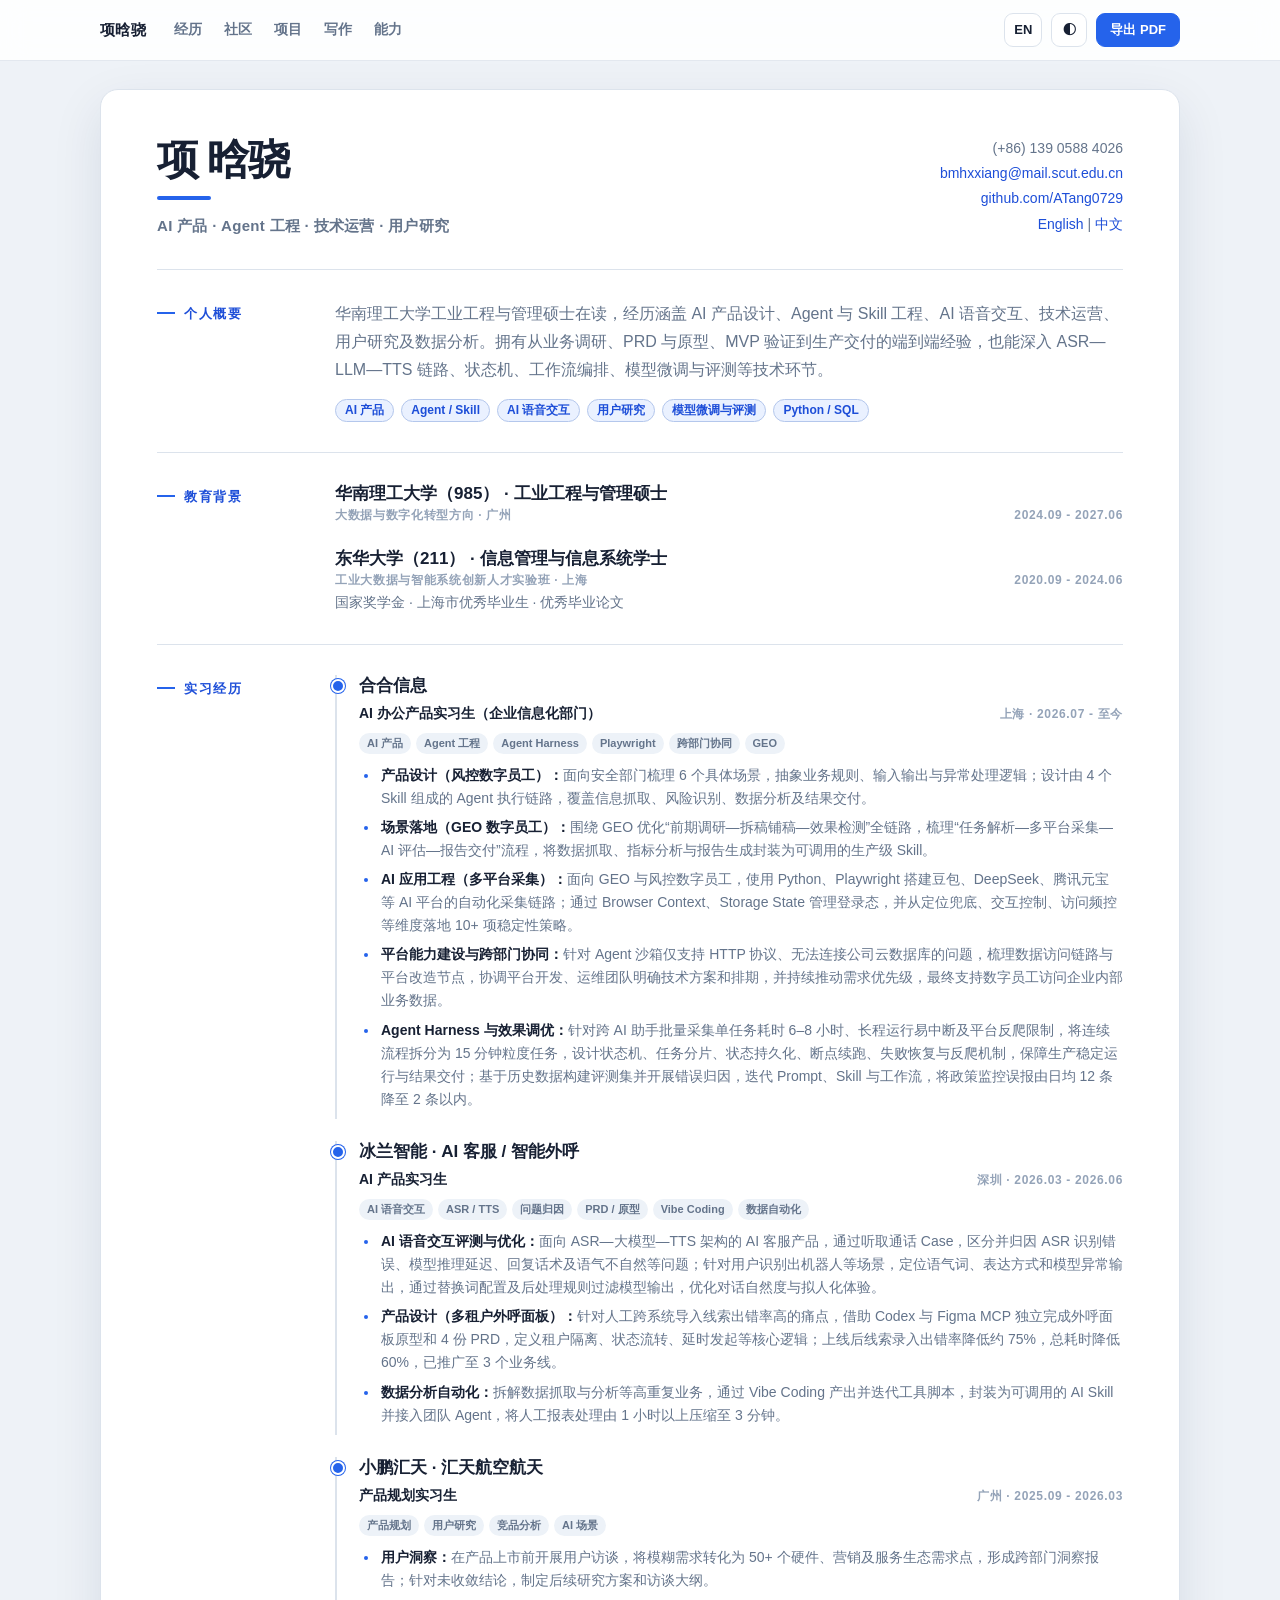
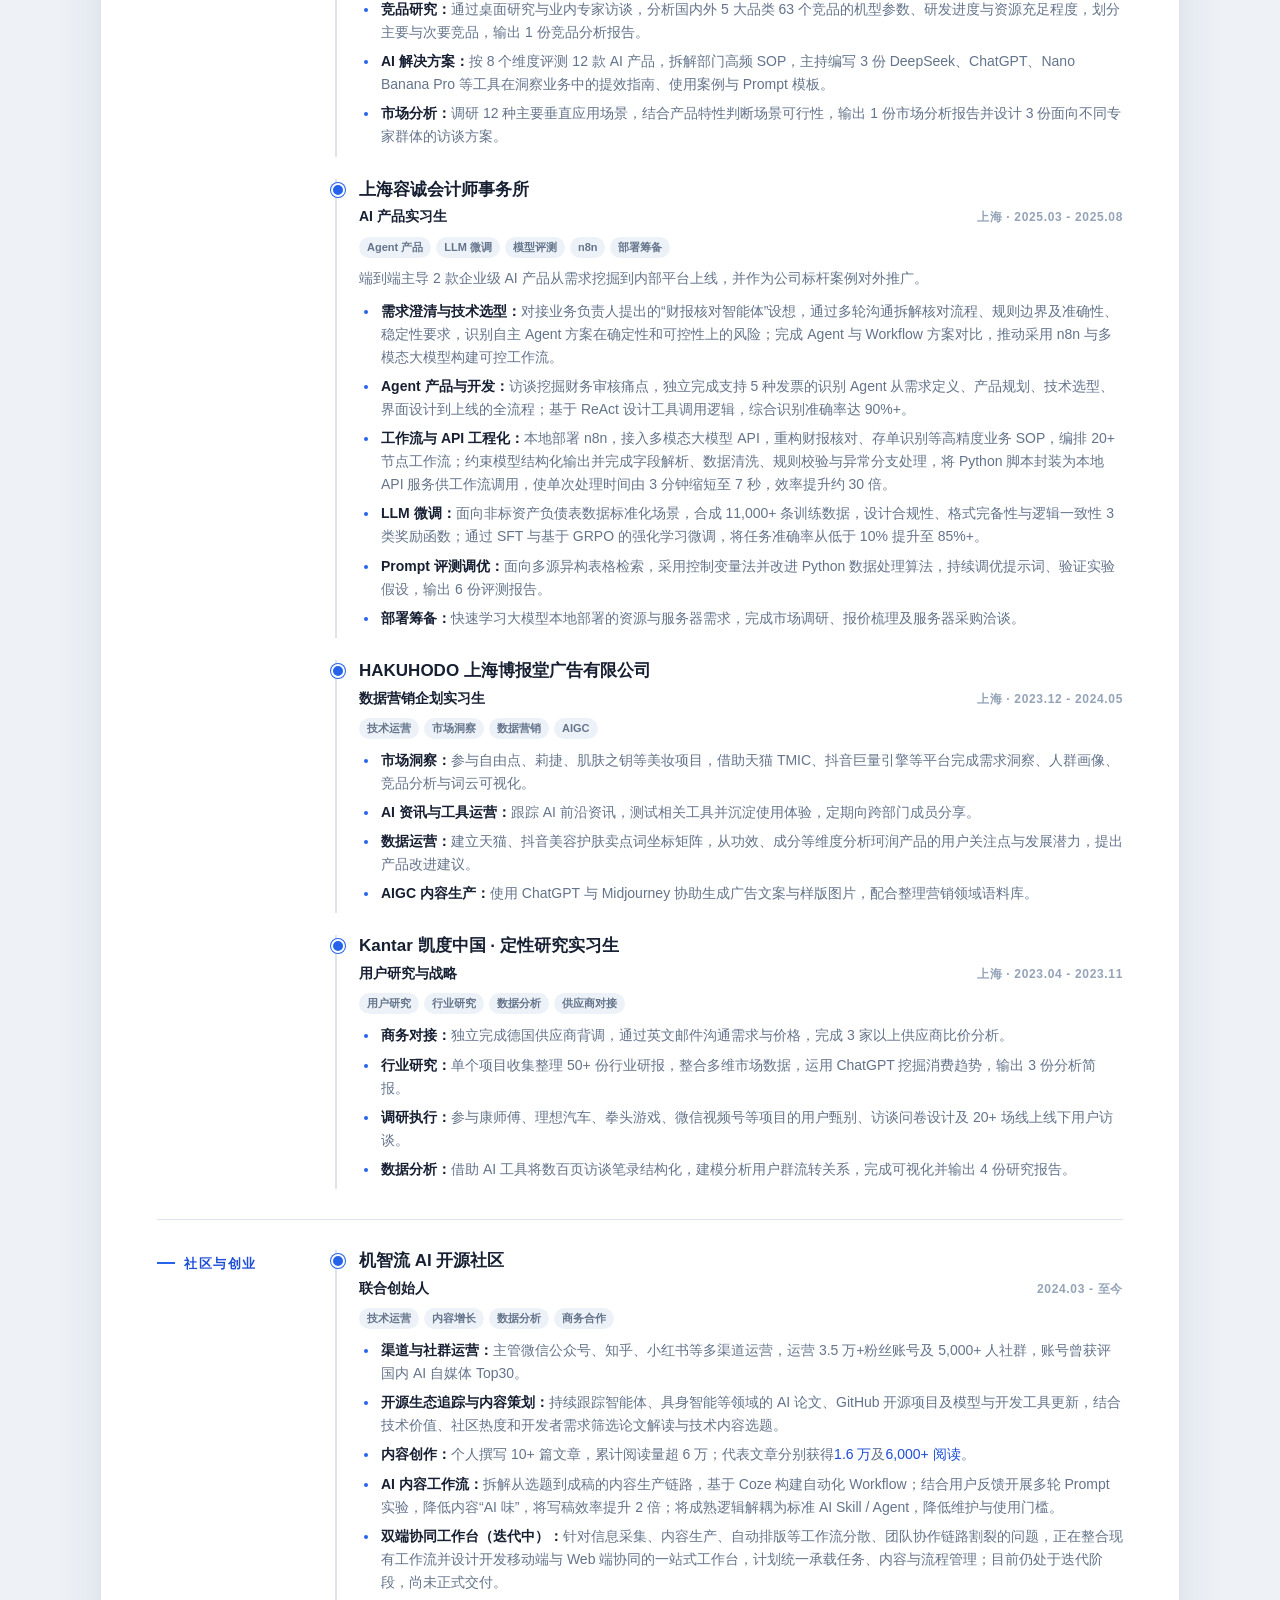
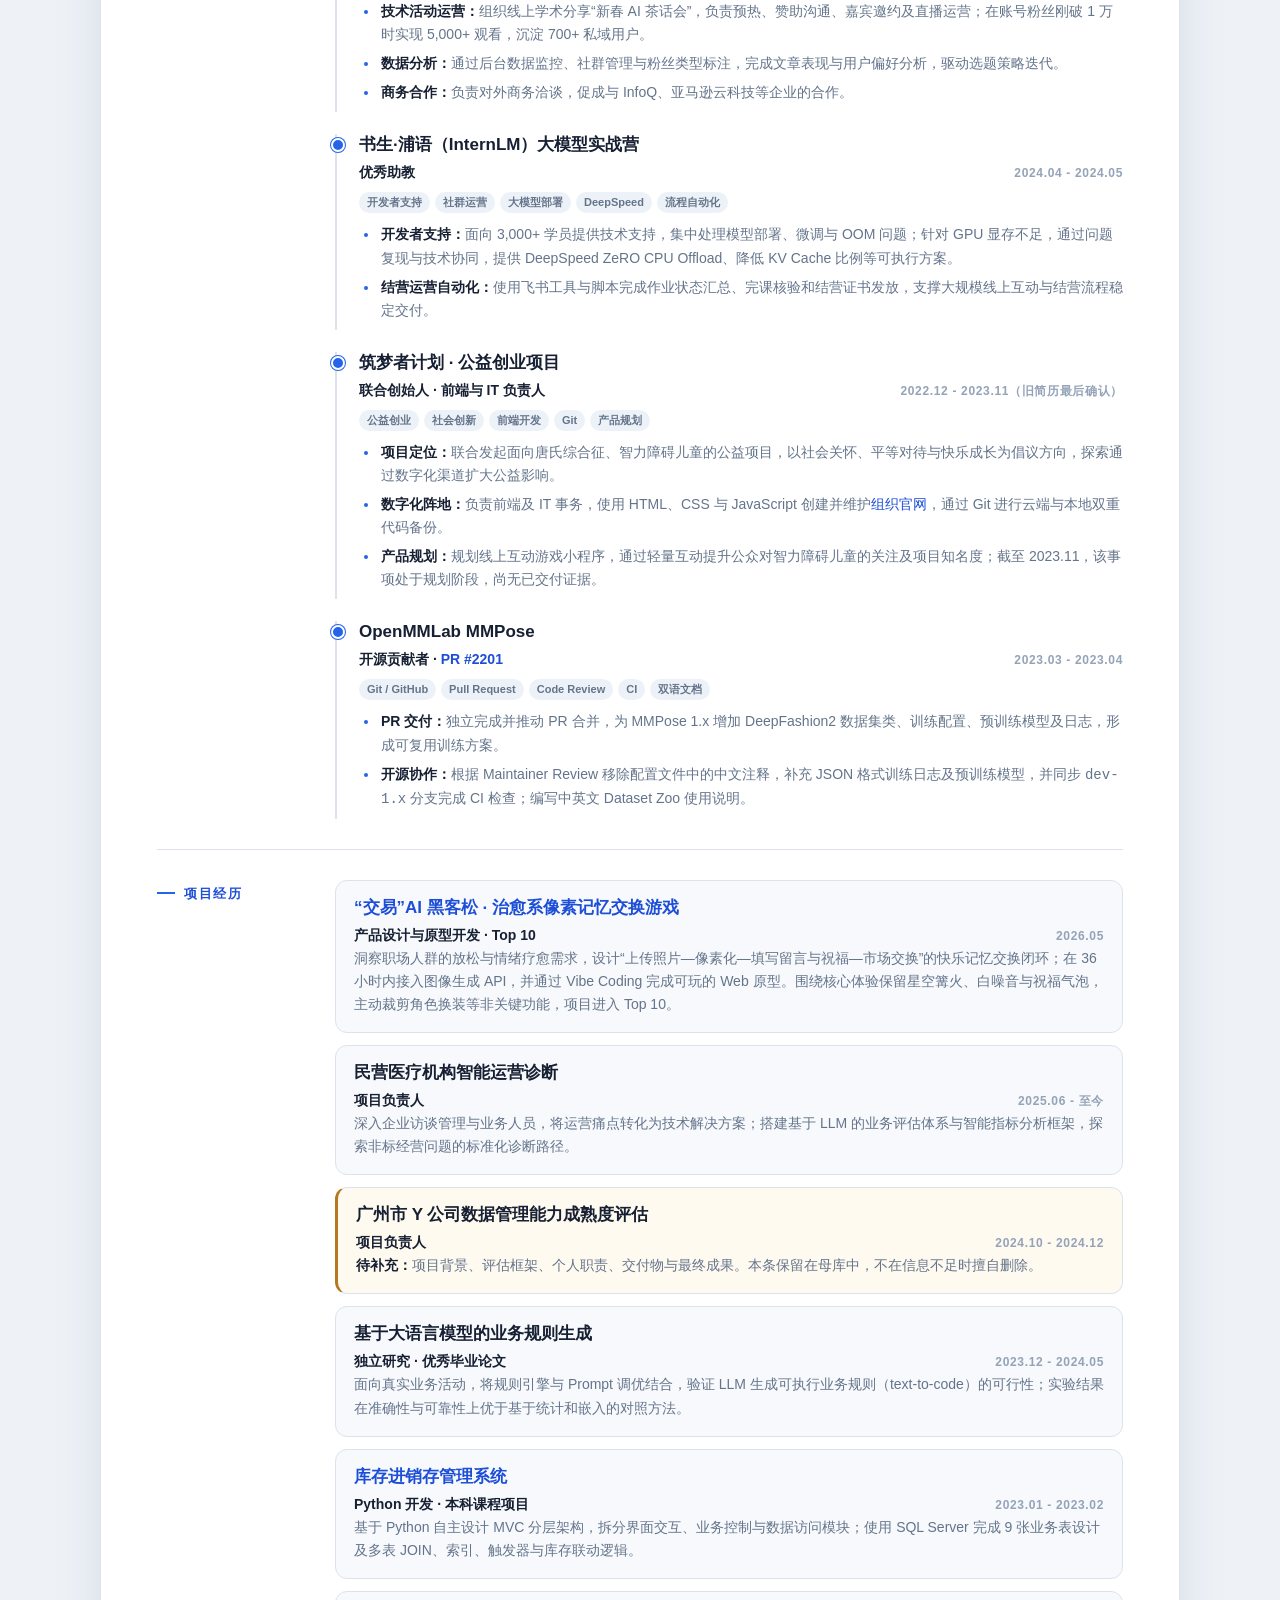
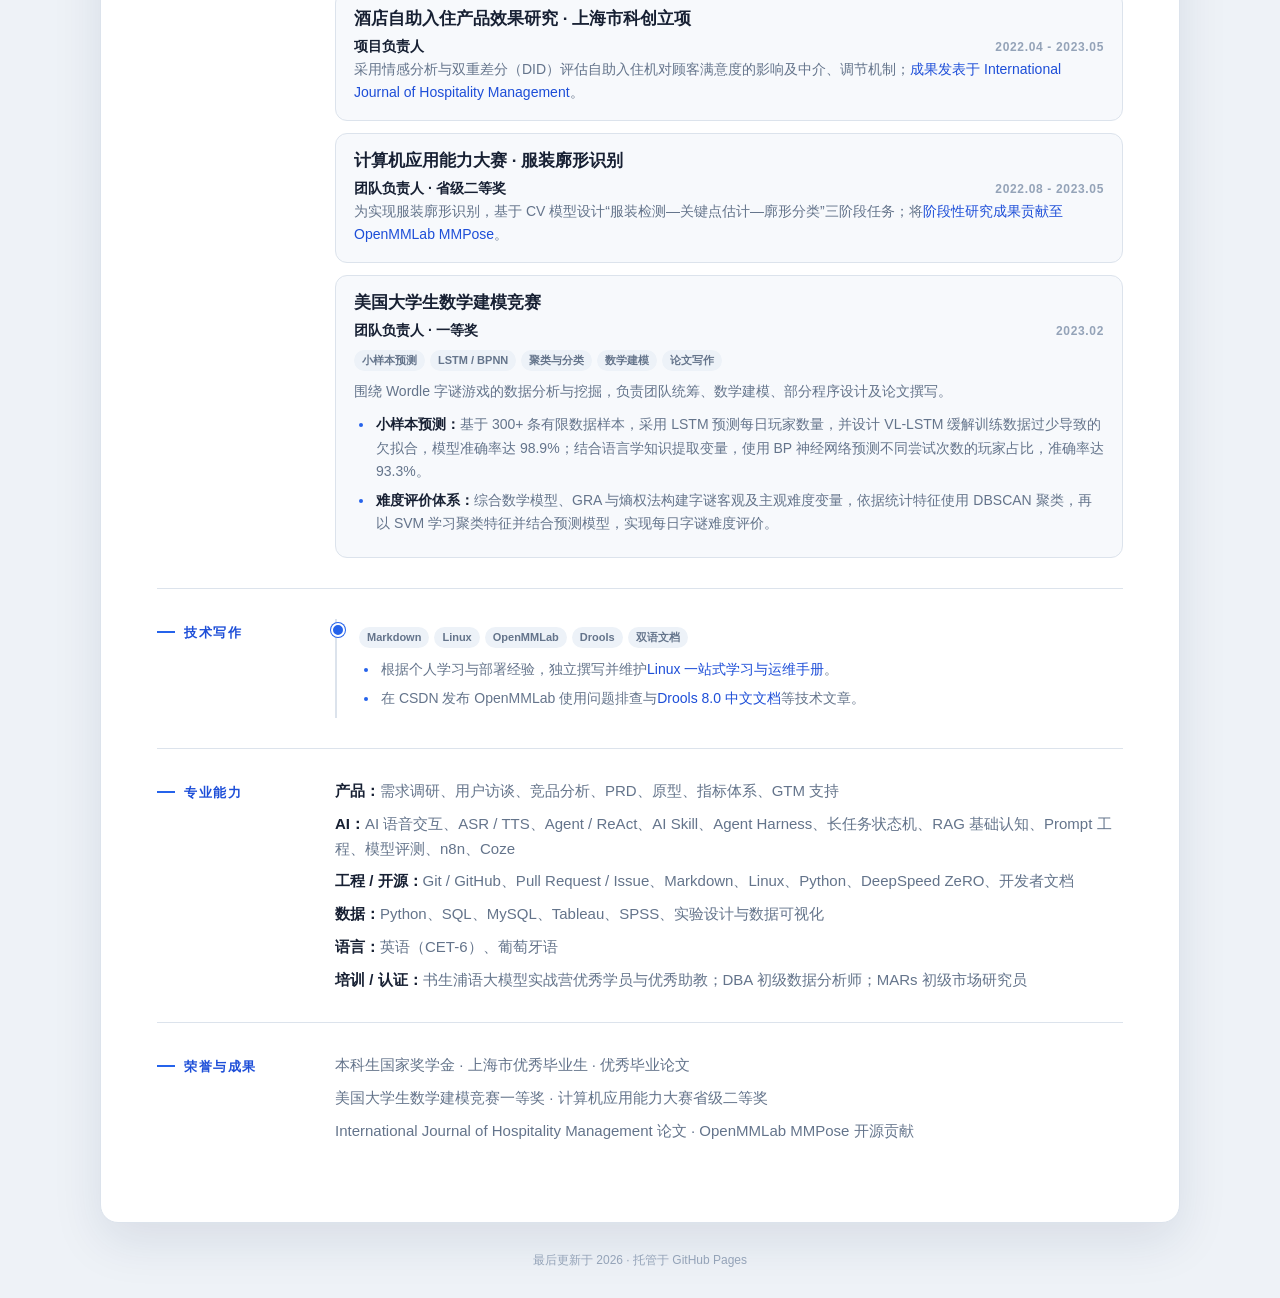
==== commit 364c9eea: "Sync verified resume facts and tailoring rules" ====
--- a/index.html
+++ b/index.html
@@ -15,6 +15,7 @@
       <a href="#experience">经历</a>
       <a href="#community">社区</a>
       <a href="#projects">项目</a>
+      <a href="#writing">写作</a>
       <a href="#skills">能力</a>
     </div>
     <div class="nav-actions">
@@ -33,6 +34,7 @@
     <div class="contact-info col-right">
       <div>(+86) 139 0588 4026</div>
       <div><a href="mailto:bmhxxiang@mail.scut.edu.cn">bmhxxiang@mail.scut.edu.cn</a></div>
+      <div><a href="https://github.com/ATang0729">github.com/ATang0729</a></div>
       <div><a href="index-en.html">English</a> | <a href="index.html">中文</a></div>
     </div>
   </header>
@@ -40,8 +42,8 @@
   <section class="section row" id="profile">
     <h2 class="col">个人概要</h2>
     <div class="section-text col-right">
-      <p class="summary">华南理工大学工业工程与管理硕士在读，经历涵盖 AI 产品设计、Agent 与 Skill 工程、技术运营、用户研究及数据分析。拥有从业务调研、PRD 与原型、MVP 验证到生产交付的端到端经验，也能深入状态机、工作流编排、模型微调与评测等技术环节。</p>
-      <div class="keyword-list"><span>AI 产品</span><span>Agent / Skill</span><span>技术运营</span><span>用户研究</span><span>模型微调与评测</span><span>Python / SQL</span></div>
+      <p class="summary">华南理工大学工业工程与管理硕士在读，经历涵盖 AI 产品设计、Agent 与 Skill 工程、AI 语音交互、技术运营、用户研究及数据分析。拥有从业务调研、PRD 与原型、MVP 验证到生产交付的端到端经验，也能深入 ASR—LLM—TTS 链路、状态机、工作流编排、模型微调与评测等技术环节。</p>
+      <div class="keyword-list"><span>AI 产品</span><span>Agent / Skill</span><span>AI 语音交互</span><span>用户研究</span><span>模型微调与评测</span><span>Python / SQL</span></div>
     </div>
   </section>
 
@@ -63,49 +65,53 @@
     <div class="section-text col-right experience-item">
       <h3>合合信息</h3>
       <div class="row subsection"><div class="emph col">AI 办公产品实习生（企业信息化部门）</div><div class="col-right light">上海 · 2026.07 - 至今</div></div>
-      <div class="entry-tags"><span>AI 产品</span><span>Agent 工程</span><span>长任务调度</span><span>GEO</span></div>
+      <div class="entry-tags"><span>AI 产品</span><span>Agent 工程</span><span>Agent Harness</span><span>Playwright</span><span>跨部门协同</span><span>GEO</span></div>
       <ul class="desc">
         <li><b>产品设计（风控数字员工）：</b>面向安全部门梳理 6 个具体场景，抽象业务规则、输入输出与异常处理逻辑；设计由 4 个 Skill 组成的 Agent 执行链路，覆盖信息抓取、风险识别、数据分析及结果交付。</li>
         <li><b>场景落地（GEO 数字员工）：</b>围绕 GEO 优化“前期调研—拆稿铺稿—效果检测”全链路，梳理“任务解析—多平台采集—AI 评估—报告交付”流程，将数据抓取、指标分析与报告生成封装为可调用的生产级 Skill。</li>
-        <li><b>Agent 设计与优化（长任务调度）：</b>针对跨豆包等 AI 助手的批量采集单任务耗时 6–8 小时、Agent 长程运行易中断的问题，设计状态机、断点续跑与反爬机制；将连续流程拆分为 15 分钟粒度的定时任务，通过状态持久化与失败恢复保障生产稳定运行与结果交付。</li>
+        <li><b>AI 应用工程（多平台采集）：</b>面向 GEO 与风控数字员工，使用 Python、Playwright 搭建豆包、DeepSeek、腾讯元宝等 AI 平台的自动化采集链路；通过 Browser Context、Storage State 管理登录态，并从定位兜底、交互控制、访问频控等维度落地 10+ 项稳定性策略。</li>
+        <li><b>平台能力建设与跨部门协同：</b>针对 Agent 沙箱仅支持 HTTP 协议、无法连接公司云数据库的问题，梳理数据访问链路与平台改造节点，协调平台开发、运维团队明确技术方案和排期，并持续推动需求优先级，最终支持数字员工访问企业内部业务数据。</li>
+        <li><b>Agent Harness 与效果调优：</b>针对跨 AI 助手批量采集单任务耗时 6–8 小时、长程运行易中断及平台反爬限制，将连续流程拆分为 15 分钟粒度任务，设计状态机、任务分片、状态持久化、断点续跑、失败恢复与反爬机制，保障生产稳定运行与结果交付；基于历史数据构建评测集并开展错误归因，迭代 Prompt、Skill 与工作流，将政策监控误报由日均 12 条降至 2 条以内。</li>
       </ul>
     </div>
     <div class="section-text col-right experience-item">
       <h3>冰兰智能 · AI 客服 / 智能外呼</h3>
       <div class="row subsection"><div class="emph col">AI 产品实习生</div><div class="col-right light">深圳 · 2026.03 - 2026.06</div></div>
-      <div class="entry-tags"><span>AI 产品</span><span>PRD / 原型</span><span>Vibe Coding</span><span>数据自动化</span></div>
-      <ul class="desc">
+      <div class="entry-tags"><span>AI 语音交互</span><span>ASR / TTS</span><span>问题归因</span><span>PRD / 原型</span><span>Vibe Coding</span><span>数据自动化</span></div>
+      <ul class="desc">
+        <li><b>AI 语音交互评测与优化：</b>面向 ASR—大模型—TTS 架构的 AI 客服产品，通过听取通话 Case，区分并归因 ASR 识别错误、模型推理延迟、回复话术及语气不自然等问题；针对用户识别出机器人等场景，定位语气词、表达方式和模型异常输出，通过替换词配置及后处理规则过滤模型输出，优化对话自然度与拟人化体验。</li>
         <li><b>产品设计（多租户外呼面板）：</b>针对人工跨系统导入线索出错率高的痛点，借助 Codex 与 Figma MCP 独立完成外呼面板原型和 4 份 PRD，定义租户隔离、状态流转、延时发起等核心逻辑；上线后线索录入出错率降低约 75%，总耗时降低 60%，已推广至 3 个业务线。</li>
         <li><b>数据分析自动化：</b>拆解数据抓取与分析等高重复业务，通过 Vibe Coding 产出并迭代工具脚本，封装为可调用的 AI Skill 并接入团队 Agent，将人工报表处理由 1 小时以上压缩至 3 分钟。</li>
       </ul>
     </div>
     <div class="section-text col-right experience-item">
       <h3>小鹏汇天 · 汇天航空航天</h3>
-      <div class="row subsection"><div class="emph col">产品规划实习生</div><div class="col-right light">2025.09 - 2026.03</div></div>
+      <div class="row subsection"><div class="emph col">产品规划实习生</div><div class="col-right light">广州 · 2025.09 - 2026.03</div></div>
       <div class="entry-tags"><span>产品规划</span><span>用户研究</span><span>竞品分析</span><span>AI 场景</span></div>
       <ul class="desc">
-        <li><b>行业与用户洞察：</b>深入线下飞行营地，参与 16 场营地经营者与飞行员访谈；将用户声音分类、定量并转化为 50+ 个硬件、营销服务及生态产品需求，输出 2 份洞察报告支持新品规划。</li>
+        <li><b>用户洞察：</b>在产品上市前开展用户访谈，将模糊需求转化为 50+ 个硬件、营销及服务生态需求点，形成跨部门洞察报告；针对未收敛结论，制定后续研究方案和访谈大纲。</li>
         <li><b>竞品研究：</b>通过桌面研究与业内专家访谈，分析国内外 5 大品类 63 个竞品的机型参数、研发进度与资源充足程度，划分主要与次要竞品，输出 1 份竞品分析报告。</li>
         <li><b>AI 解决方案：</b>按 8 个维度评测 12 款 AI 产品，拆解部门高频 SOP，主持编写 3 份 DeepSeek、ChatGPT、Nano Banana Pro 等工具在洞察业务中的提效指南、使用案例与 Prompt 模板。</li>
         <li><b>市场分析：</b>调研 12 种主要垂直应用场景，结合产品特性判断场景可行性，输出 1 份市场分析报告并设计 3 份面向不同专家群体的访谈方案。</li>
       </ul>
     </div>
     <div class="section-text col-right experience-item">
-      <h3>RSM 中国 · 上海容诚会计师事务所</h3>
-      <div class="row subsection"><div class="emph col">数字化转型实习生（AI 产品方向）</div><div class="col-right light">2025.03 - 2025.08</div></div>
+      <h3>上海容诚会计师事务所</h3>
+      <div class="row subsection"><div class="emph col">AI 产品实习生</div><div class="col-right light">上海 · 2025.03 - 2025.08</div></div>
       <div class="entry-tags"><span>Agent 产品</span><span>LLM 微调</span><span>模型评测</span><span>n8n</span><span>部署筹备</span></div>
       <div class="desc role-summary">端到端主导 2 款企业级 AI 产品从需求挖掘到内部平台上线，并作为公司标杆案例对外推广。</div>
       <ul class="desc">
+        <li><b>需求澄清与技术选型：</b>对接业务负责人提出的“财报核对智能体”设想，通过多轮沟通拆解核对流程、规则边界及准确性、稳定性要求，识别自主 Agent 方案在确定性和可控性上的风险；完成 Agent 与 Workflow 方案对比，推动采用 n8n 与多模态大模型构建可控工作流。</li>
         <li><b>Agent 产品与开发：</b>访谈挖掘财务审核痛点，独立完成支持 5 种发票的识别 Agent 从需求定义、产品规划、技术选型、界面设计到上线的全流程；基于 ReAct 设计工具调用逻辑，综合识别准确率达 90%+。</li>
-        <li><b>业务流程产品化：</b>重构财报核对、存单识别等高精度业务 SOP，基于 n8n 与多模态大模型设计 20+ 节点工作流，将单次处理时间由 3 分钟缩短至 7 秒，效率提升约 30 倍。</li>
-        <li><b>LLM 微调：</b>面向非标资产负债表数据标准化场景，合成 11,000+ 条训练数据，设计涵盖合规性、格式完备性与逻辑一致性的奖励函数；通过 SFT 与基于 GRPO 的强化学习微调，将任务准确率从低于 10% 提升至 95%+。</li>
+        <li><b>工作流与 API 工程化：</b>本地部署 n8n，接入多模态大模型 API，重构财报核对、存单识别等高精度业务 SOP，编排 20+ 节点工作流；约束模型结构化输出并完成字段解析、数据清洗、规则校验与异常分支处理，将 Python 脚本封装为本地 API 服务供工作流调用，使单次处理时间由 3 分钟缩短至 7 秒，效率提升约 30 倍。</li>
+        <li><b>LLM 微调：</b>面向非标资产负债表数据标准化场景，合成 11,000+ 条训练数据，设计合规性、格式完备性与逻辑一致性 3 类奖励函数；通过 SFT 与基于 GRPO 的强化学习微调，将任务准确率从低于 10% 提升至 85%+。</li>
         <li><b>Prompt 评测调优：</b>面向多源异构表格检索，采用控制变量法并改进 Python 数据处理算法，持续调优提示词、验证实验假设，输出 6 份评测报告。</li>
         <li><b>部署筹备：</b>快速学习大模型本地部署的资源与服务器需求，完成市场调研、报价梳理及服务器采购洽谈。</li>
       </ul>
     </div>
     <div class="section-text col-right experience-item">
       <h3>HAKUHODO 上海博报堂广告有限公司</h3>
-      <div class="row subsection"><div class="emph col">数据营销企划实习生</div><div class="col-right light">2023.12 - 2024.05</div></div>
+      <div class="row subsection"><div class="emph col">数据营销企划实习生</div><div class="col-right light">上海 · 2023.12 - 2024.05</div></div>
       <div class="entry-tags"><span>技术运营</span><span>市场洞察</span><span>数据营销</span><span>AIGC</span></div>
       <ul class="desc">
         <li><b>市场洞察：</b>参与自由点、莉捷、肌肤之钥等美妆项目，借助天猫 TMIC、抖音巨量引擎等平台完成需求洞察、人群画像、竞品分析与词云可视化。</li>
@@ -116,7 +122,7 @@
     </div>
     <div class="section-text col-right experience-item compact-item">
       <h3>Kantar 凯度中国 · 定性研究实习生</h3>
-      <div class="row subsection"><div class="emph col">用户研究与战略</div><div class="col-right light">2023.04 - 2023.11</div></div>
+      <div class="row subsection"><div class="emph col">用户研究与战略</div><div class="col-right light">上海 · 2023.04 - 2023.11</div></div>
       <div class="entry-tags"><span>用户研究</span><span>行业研究</span><span>数据分析</span><span>供应商对接</span></div>
       <ul class="desc">
         <li><b>商务对接：</b>独立完成德国供应商背调，通过英文邮件沟通需求与价格，完成 3 家以上供应商比价分析。</li>
@@ -132,13 +138,44 @@
     <div class="section-text col-right experience-item">
       <h3>机智流 AI 开源社区</h3>
       <div class="row subsection"><div class="emph col">联合创始人</div><div class="col-right light">2024.03 - 至今</div></div>
-      <div class="entry-tags"><span>技术运营</span><span>内容增长</span><span>数据分析</span><span>商务合作</span><span>项目管理</span></div>
-      <ul class="desc">
-        <li><b>渠道运营：</b>主管微信公众号、知乎、小红书等多渠道运营，账号入选 AI 类影响力百强。</li>
-        <li><b>内容创作：</b>跟踪 AI 行业热点与用户需求，个人撰写 10+ 篇文章，累计阅读量超 6 万。</li>
+      <div class="entry-tags"><span>技术运营</span><span>内容增长</span><span>数据分析</span><span>商务合作</span></div>
+      <ul class="desc">
+        <li><b>渠道与社群运营：</b>主管微信公众号、知乎、小红书等多渠道运营，运营 3.5 万+粉丝账号及 5,000+ 人社群，账号曾获评国内 AI 自媒体 Top30。</li>
+        <li><b>开源生态追踪与内容策划：</b>持续跟踪智能体、具身智能等领域的 AI 论文、GitHub 开源项目及模型与开发工具更新，结合技术价值、社区热度和开发者需求筛选论文解读与技术内容选题。</li>
+        <li><b>内容创作：</b>个人撰写 10+ 篇文章，累计阅读量超 6 万；代表文章分别获得<a href="https://mp.weixin.qq.com/s/R7m80kUKxb2k_AQLjPF5NQ">1.6 万</a>及<a href="https://mp.weixin.qq.com/s/jMSw3ZjMWFb1CSlvLbwCTQ">6,000+ 阅读</a>。</li>
+        <li><b>AI 内容工作流：</b>拆解从选题到成稿的内容生产链路，基于 Coze 构建自动化 Workflow；结合用户反馈开展多轮 Prompt 实验，降低内容“AI 味”，将写稿效率提升 2 倍；将成熟逻辑解耦为标准 AI Skill / Agent，降低维护与使用门槛。</li>
+        <li><b>双端协同工作台（迭代中）：</b>针对信息采集、内容生产、自动排版等工作流分散、团队协作链路割裂的问题，正在整合现有工作流并设计开发移动端与 Web 端协同的一站式工作台，计划统一承载任务、内容与流程管理；目前仍处于迭代阶段，尚未正式交付。</li>
+        <li><b>技术活动运营：</b>组织线上学术分享“新春 AI 茶话会”，负责预热、赞助沟通、嘉宾邀约及直播运营；在账号粉丝刚破 1 万时实现 5,000+ 观看，沉淀 700+ 私域用户。</li>
         <li><b>数据分析：</b>通过后台数据监控、社群管理与粉丝类型标注，完成文章表现与用户偏好分析，驱动选题策略迭代。</li>
         <li><b>商务合作：</b>负责对外商务洽谈，促成与 InfoQ、亚马逊云科技等企业的合作。</li>
-        <li><b>项目管理：</b>通过甘特图制定计划、协调跨职能分工并监控进度，推进内部项目交付。</li>
+      </ul>
+    </div>
+    <div class="section-text col-right experience-item">
+      <h3>书生·浦语（InternLM）大模型实战营</h3>
+      <div class="row subsection"><div class="emph col">优秀助教</div><div class="col-right light">2024.04 - 2024.05</div></div>
+      <div class="entry-tags"><span>开发者支持</span><span>社群运营</span><span>大模型部署</span><span>DeepSpeed</span><span>流程自动化</span></div>
+      <ul class="desc">
+        <li><b>开发者支持：</b>面向 3,000+ 学员提供技术支持，集中处理模型部署、微调与 OOM 问题；针对 GPU 显存不足，通过问题复现与技术协同，提供 DeepSpeed ZeRO CPU Offload、降低 KV Cache 比例等可执行方案。</li>
+        <li><b>结营运营自动化：</b>使用飞书工具与脚本完成作业状态汇总、完课核验和结营证书发放，支撑大规模线上互动与结营流程稳定交付。</li>
+      </ul>
+    </div>
+    <div class="section-text col-right experience-item">
+      <h3>筑梦者计划 · 公益创业项目</h3>
+      <div class="row subsection"><div class="emph col">联合创始人 · 前端与 IT 负责人</div><div class="col-right light">2022.12 - 2023.11（旧简历最后确认）</div></div>
+      <div class="entry-tags"><span>公益创业</span><span>社会创新</span><span>前端开发</span><span>Git</span><span>产品规划</span></div>
+      <ul class="desc">
+        <li><b>项目定位：</b>联合发起面向唐氏综合征、智力障碍儿童的公益项目，以社会关怀、平等对待与快乐成长为倡议方向，探索通过数字化渠道扩大公益影响。</li>
+        <li><b>数字化阵地：</b>负责前端及 IT 事务，使用 HTML、CSS 与 JavaScript 创建并维护<a href="https://www.dream-workers.cc/">组织官网</a>，通过 Git 进行云端与本地双重代码备份。</li>
+        <li><b>产品规划：</b>规划线上互动游戏小程序，通过轻量互动提升公众对智力障碍儿童的关注及项目知名度；截至 2023.11，该事项处于规划阶段，尚无已交付证据。</li>
+      </ul>
+    </div>
+    <div class="section-text col-right experience-item">
+      <h3>OpenMMLab MMPose</h3>
+      <div class="row subsection"><div class="emph col">开源贡献者 · <a href="https://github.com/open-mmlab/mmpose/pull/2201">PR #2201</a></div><div class="col-right light">2023.03 - 2023.04</div></div>
+      <div class="entry-tags"><span>Git / GitHub</span><span>Pull Request</span><span>Code Review</span><span>CI</span><span>双语文档</span></div>
+      <ul class="desc">
+        <li><b>PR 交付：</b>独立完成并推动 PR 合并，为 MMPose 1.x 增加 DeepFashion2 数据集类、训练配置、预训练模型及日志，形成可复用训练方案。</li>
+        <li><b>开源协作：</b>根据 Maintainer Review 移除配置文件中的中文注释，补充 JSON 格式训练日志及预训练模型，并同步 <code>dev-1.x</code> 分支完成 CI 检查；编写中英文 Dataset Zoo 使用说明。</li>
       </ul>
     </div>
   </section>
@@ -146,12 +183,9 @@
   <section class="section row" id="projects">
     <h2 class="col">项目经历</h2>
     <div class="section-text col-right project-item">
-      <h3>AI 自媒体内容生产工作流</h3>
-      <div class="row subsection"><div class="emph col">项目负责人</div><div class="col-right light">2026.01 - 2026.02</div></div>
-      <ul class="desc">
-        <li>拆解从选题到成稿的内容生产链路，基于 Coze 构建自动化 Workflow；结合用户反馈开展多轮 Prompt 实验，降低内容“AI 味”，将写稿效率提升 2 倍。</li>
-        <li>将验证成熟的逻辑解耦为标准 AI Skill / Agent，降低维护与使用门槛，形成可迁移的 AI 内容生产能力。</li>
-      </ul>
+      <h3><a href="https://atang0729.github.io/laket/app.html">“交易”AI 黑客松 · 治愈系像素记忆交换游戏</a></h3>
+      <div class="row subsection"><div class="emph col">产品设计与原型开发 · Top 10</div><div class="col-right light">2026.05</div></div>
+      <div class="desc">洞察职场人群的放松与情绪疗愈需求，设计“上传照片—像素化—填写留言与祝福—市场交换”的快乐记忆交换闭环；在 36 小时内接入图像生成 API，并通过 Vibe Coding 完成可玩的 Web 原型。围绕核心体验保留星空篝火、白噪音与祝福气泡，主动裁剪角色换装等非关键功能，项目进入 Top 10。</div>
     </div>
     <div class="section-text col-right project-item">
       <h3>民营医疗机构智能运营诊断</h3>
@@ -169,19 +203,40 @@
       <div class="desc">面向真实业务活动，将规则引擎与 Prompt 调优结合，验证 LLM 生成可执行业务规则（text-to-code）的可行性；实验结果在准确性与可靠性上优于基于统计和嵌入的对照方法。</div>
     </div>
     <div class="section-text col-right project-item">
+      <h3><a href="https://github.com/ATang0729/Inventory-Sales-Management-System">库存进销存管理系统</a></h3>
+      <div class="row subsection"><div class="emph col">Python 开发 · 本科课程项目</div><div class="col-right light">2023.01 - 2023.02</div></div>
+      <div class="desc">基于 Python 自主设计 MVC 分层架构，拆分界面交互、业务控制与数据访问模块；使用 SQL Server 完成 9 张业务表设计及多表 JOIN、索引、触发器与库存联动逻辑。</div>
+    </div>
+    <div class="section-text col-right project-item">
       <h3>酒店自助入住产品效果研究 · 上海市科创立项</h3>
       <div class="row subsection"><div class="emph col">项目负责人</div><div class="col-right light">2022.04 - 2023.05</div></div>
       <div class="desc">采用情感分析与双重差分（DID）评估自助入住机对顾客满意度的影响及中介、调节机制；<a href="https://www.sciencedirect.com/science/article/pii/S0278431924001841">成果发表于 International Journal of Hospitality Management</a>。</div>
     </div>
     <div class="section-text col-right project-item">
-      <h3>美国大学生数学建模竞赛</h3>
-      <div class="row subsection"><div class="emph col">团队负责人 · 一等奖</div><div class="col-right light">2023.02</div></div>
-      <div class="desc">基于 300+ 条有限数据样本，设计 VL-LSTM 模型预测游戏难度与玩家得分分布，并综合运用 GRA、BPNN、DBSCAN 与 SVM 等模型完成建模分析。</div>
-    </div>
-    <div class="section-text col-right project-item">
       <h3>计算机应用能力大赛 · 服装廓形识别</h3>
       <div class="row subsection"><div class="emph col">团队负责人 · 省级二等奖</div><div class="col-right light">2022.08 - 2023.05</div></div>
       <div class="desc">为实现服装廓形识别，基于 CV 模型设计“服装检测—关键点估计—廓形分类”三阶段任务；将<a href="https://github.com/open-mmlab/mmpose/pull/2201">阶段性研究成果贡献至 OpenMMLab MMPose</a>。</div>
+    </div>
+    <div class="section-text col-right project-item">
+      <h3>美国大学生数学建模竞赛</h3>
+      <div class="row subsection"><div class="emph col">团队负责人 · 一等奖</div><div class="col-right light">2023.02</div></div>
+      <div class="entry-tags"><span>小样本预测</span><span>LSTM / BPNN</span><span>聚类与分类</span><span>数学建模</span><span>论文写作</span></div>
+      <div class="desc role-summary">围绕 Wordle 字谜游戏的数据分析与挖掘，负责团队统筹、数学建模、部分程序设计及论文撰写。</div>
+      <ul class="desc">
+        <li><b>小样本预测：</b>基于 300+ 条有限数据样本，采用 LSTM 预测每日玩家数量，并设计 VL-LSTM 缓解训练数据过少导致的欠拟合，模型准确率达 98.9%；结合语言学知识提取变量，使用 BP 神经网络预测不同尝试次数的玩家占比，准确率达 93.3%。</li>
+        <li><b>难度评价体系：</b>综合数学模型、GRA 与熵权法构建字谜客观及主观难度变量，依据统计特征使用 DBSCAN 聚类，再以 SVM 学习聚类特征并结合预测模型，实现每日字谜难度评价。</li>
+      </ul>
+    </div>
+  </section>
+
+  <section class="section row" id="writing">
+    <h2 class="col">技术写作</h2>
+    <div class="section-text col-right experience-item">
+      <div class="entry-tags"><span>Markdown</span><span>Linux</span><span>OpenMMLab</span><span>Drools</span><span>双语文档</span></div>
+      <ul class="desc">
+        <li>根据个人学习与部署经验，独立撰写并维护<a href="https://hanxiaos-organization.gitbook.io/one-stop-linux-learning-and-operating-notes">Linux 一站式学习与运维手册</a>。</li>
+        <li>在 CSDN 发布 OpenMMLab 使用问题排查与<a href="https://blog.csdn.net/A_No2Tang/article/details/134962191?spm=1011.2415.3001.5331">Drools 8.0 中文文档</a>等技术文章。</li>
+      </ul>
     </div>
   </section>
 
@@ -189,8 +244,10 @@
     <h2 class="col">专业能力</h2>
     <div class="section-text col-right skills-grid">
       <div><b>产品：</b>需求调研、用户访谈、竞品分析、PRD、原型、指标体系、GTM 支持</div>
-      <div><b>AI：</b>Agent / ReAct、AI Skill、长任务状态机、RAG、Prompt 工程、模型评测、n8n、Coze</div>
+      <div><b>AI：</b>AI 语音交互、ASR / TTS、Agent / ReAct、AI Skill、Agent Harness、长任务状态机、RAG 基础认知、Prompt 工程、模型评测、n8n、Coze</div>
+      <div><b>工程 / 开源：</b>Git / GitHub、Pull Request / Issue、Markdown、Linux、Python、DeepSpeed ZeRO、开发者文档</div>
       <div><b>数据：</b>Python、SQL、MySQL、Tableau、SPSS、实验设计与数据可视化</div>
+      <div><b>语言：</b>英语（CET-6）、葡萄牙语</div>
       <div><b>培训 / 认证：</b>书生浦语大模型实战营优秀学员与优秀助教；DBA 初级数据分析师；MARs 初级市场研究员</div>
     </div>
   </section>
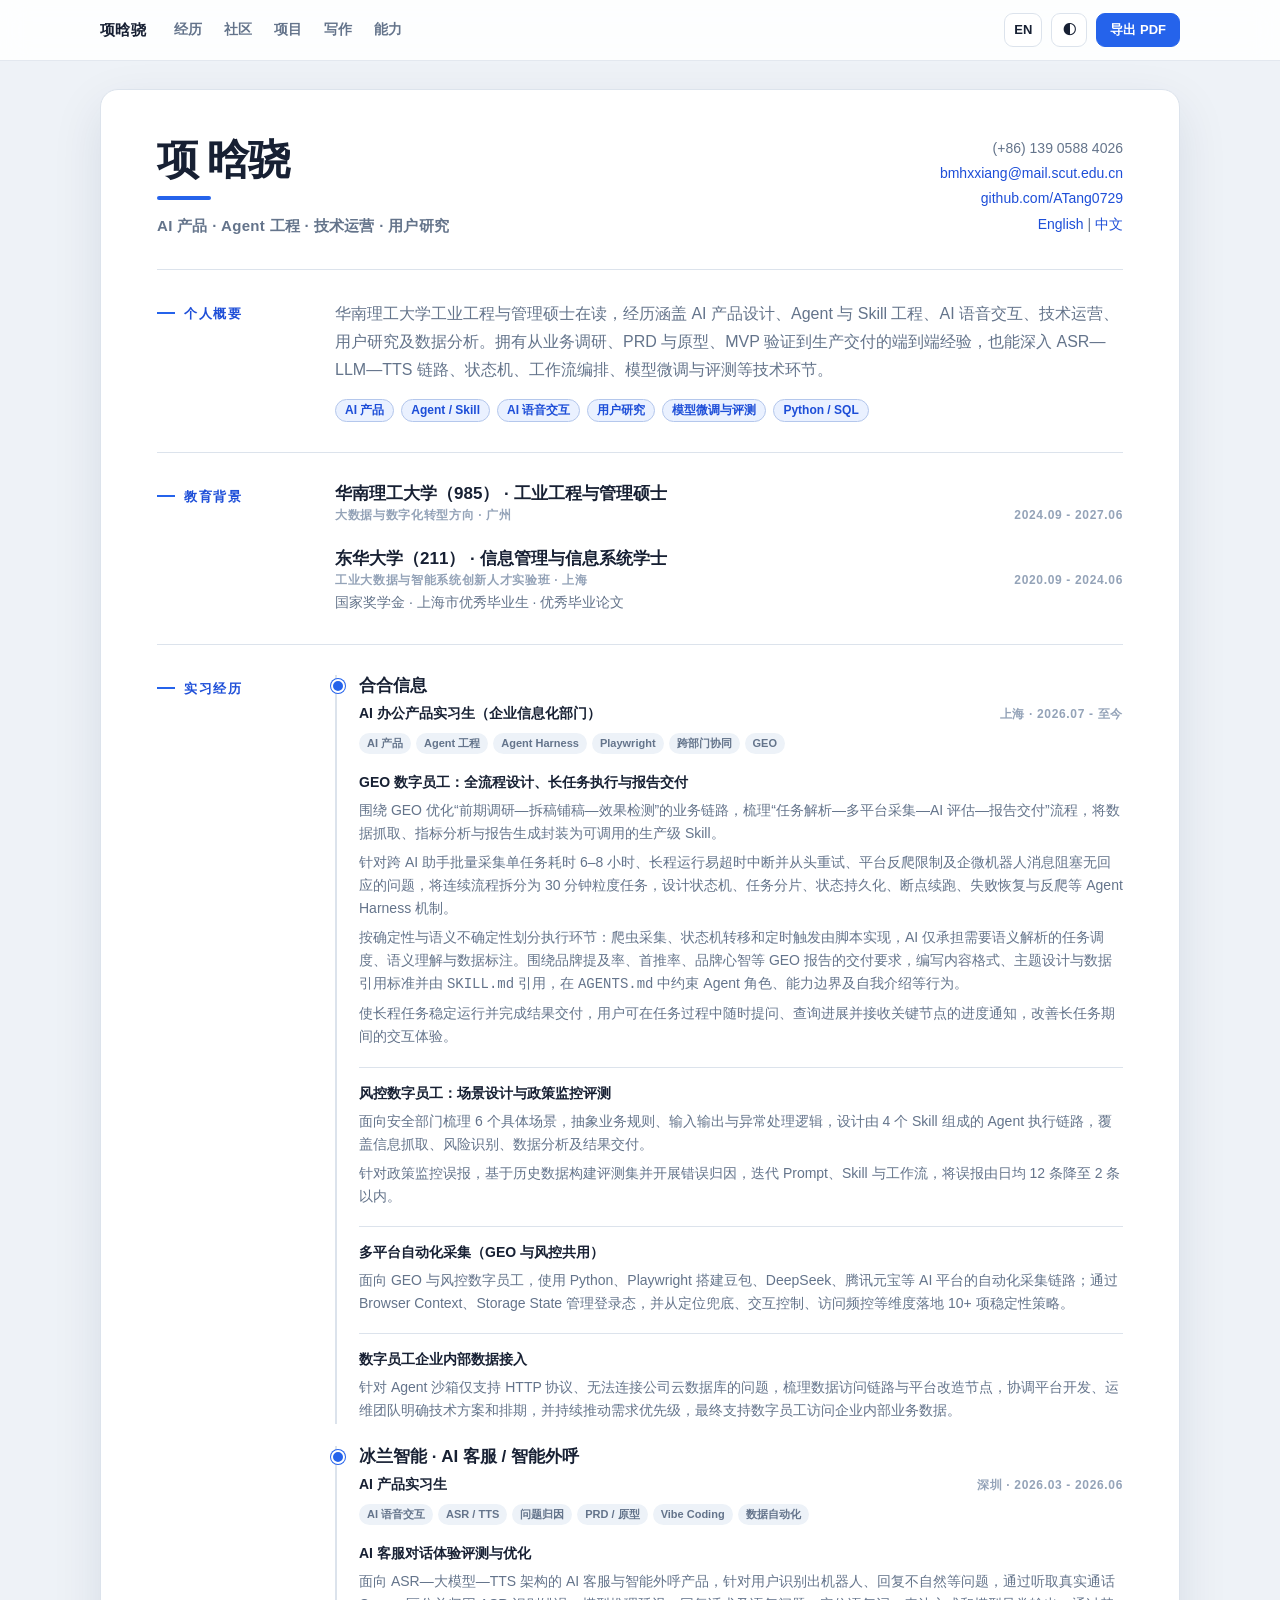
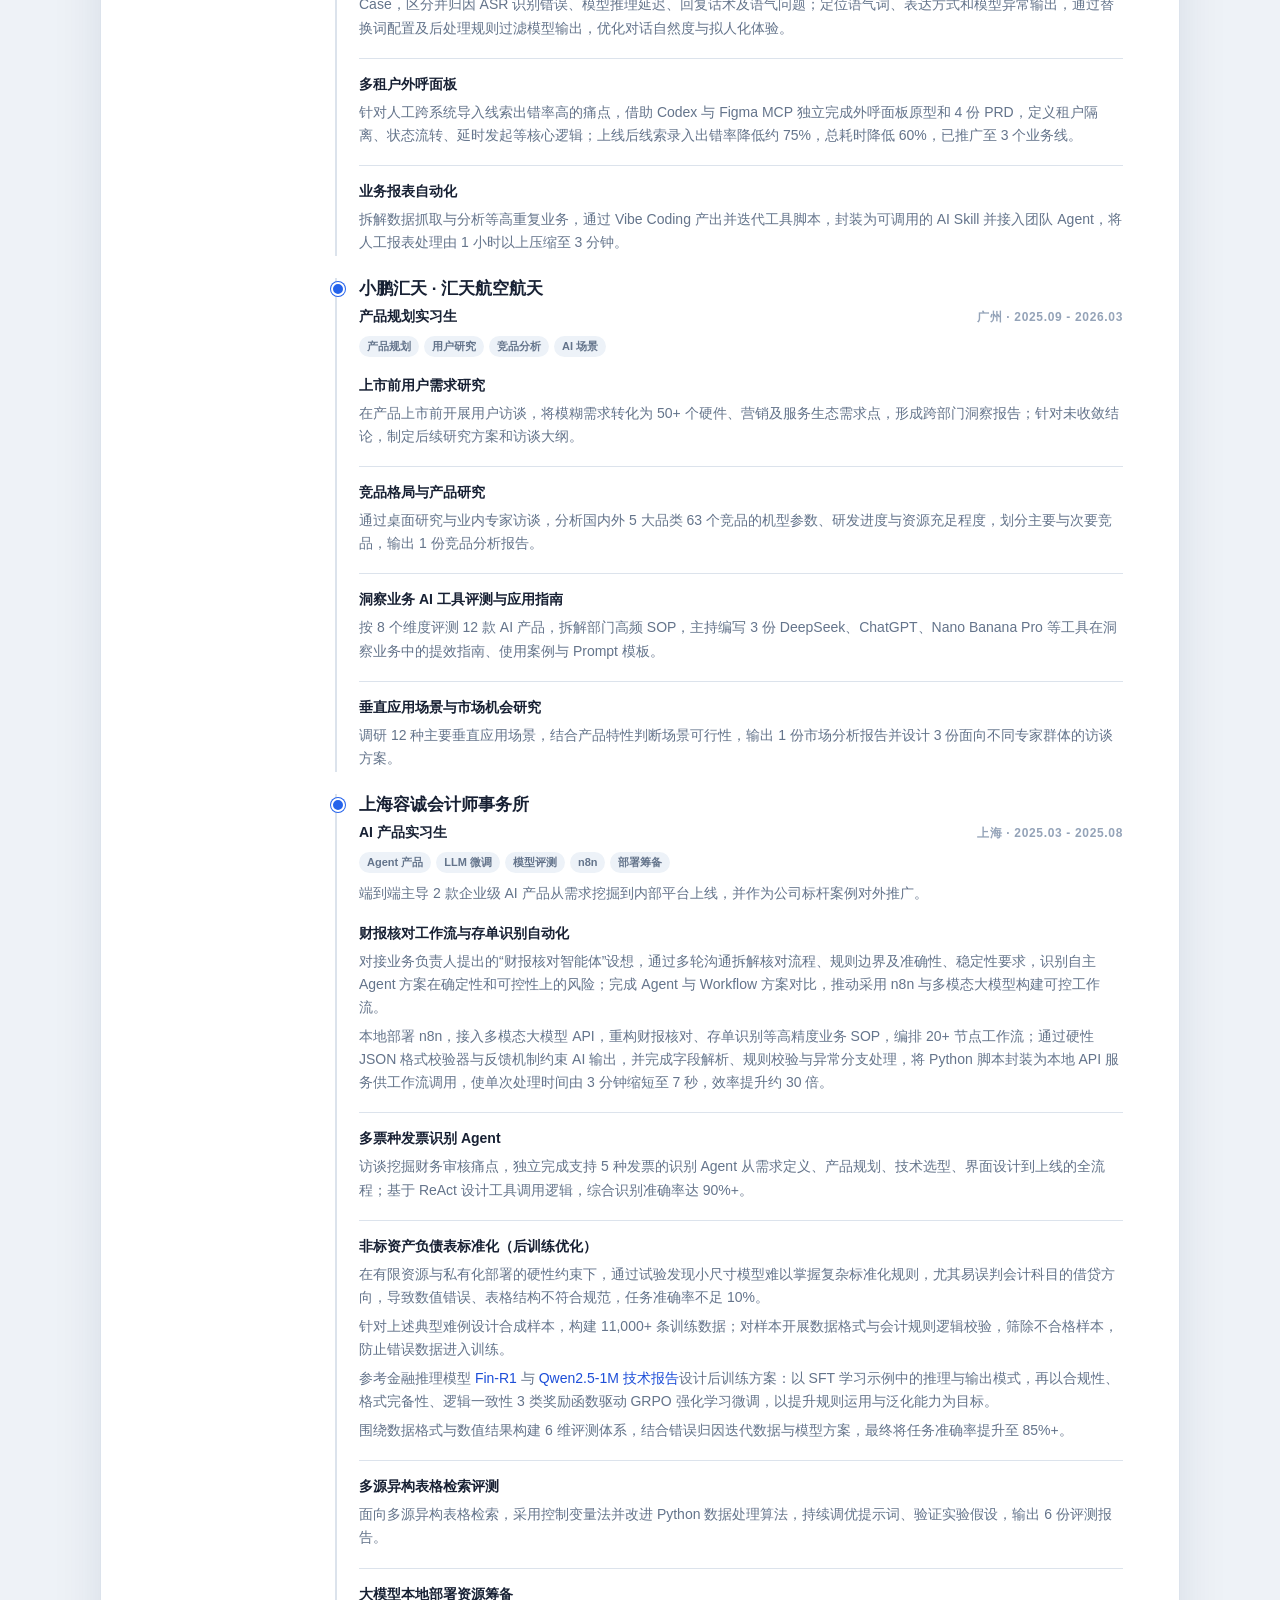
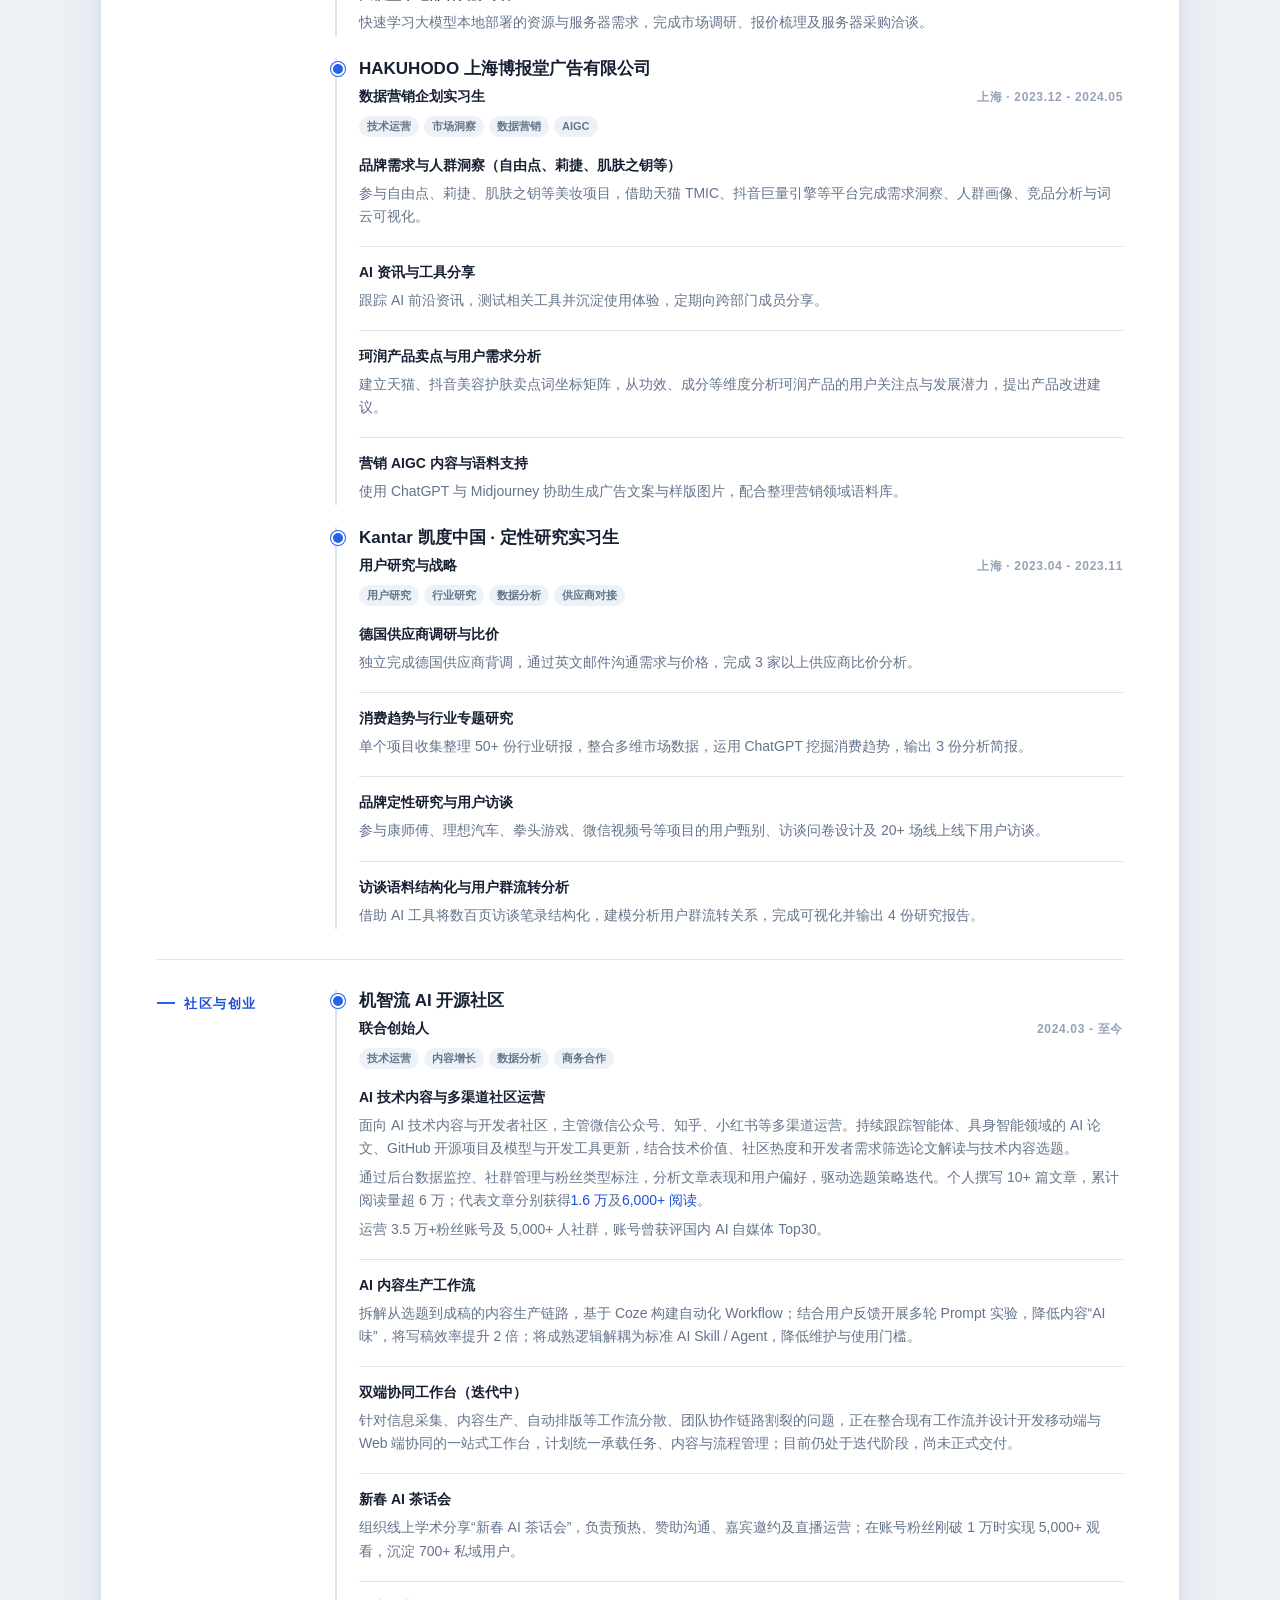
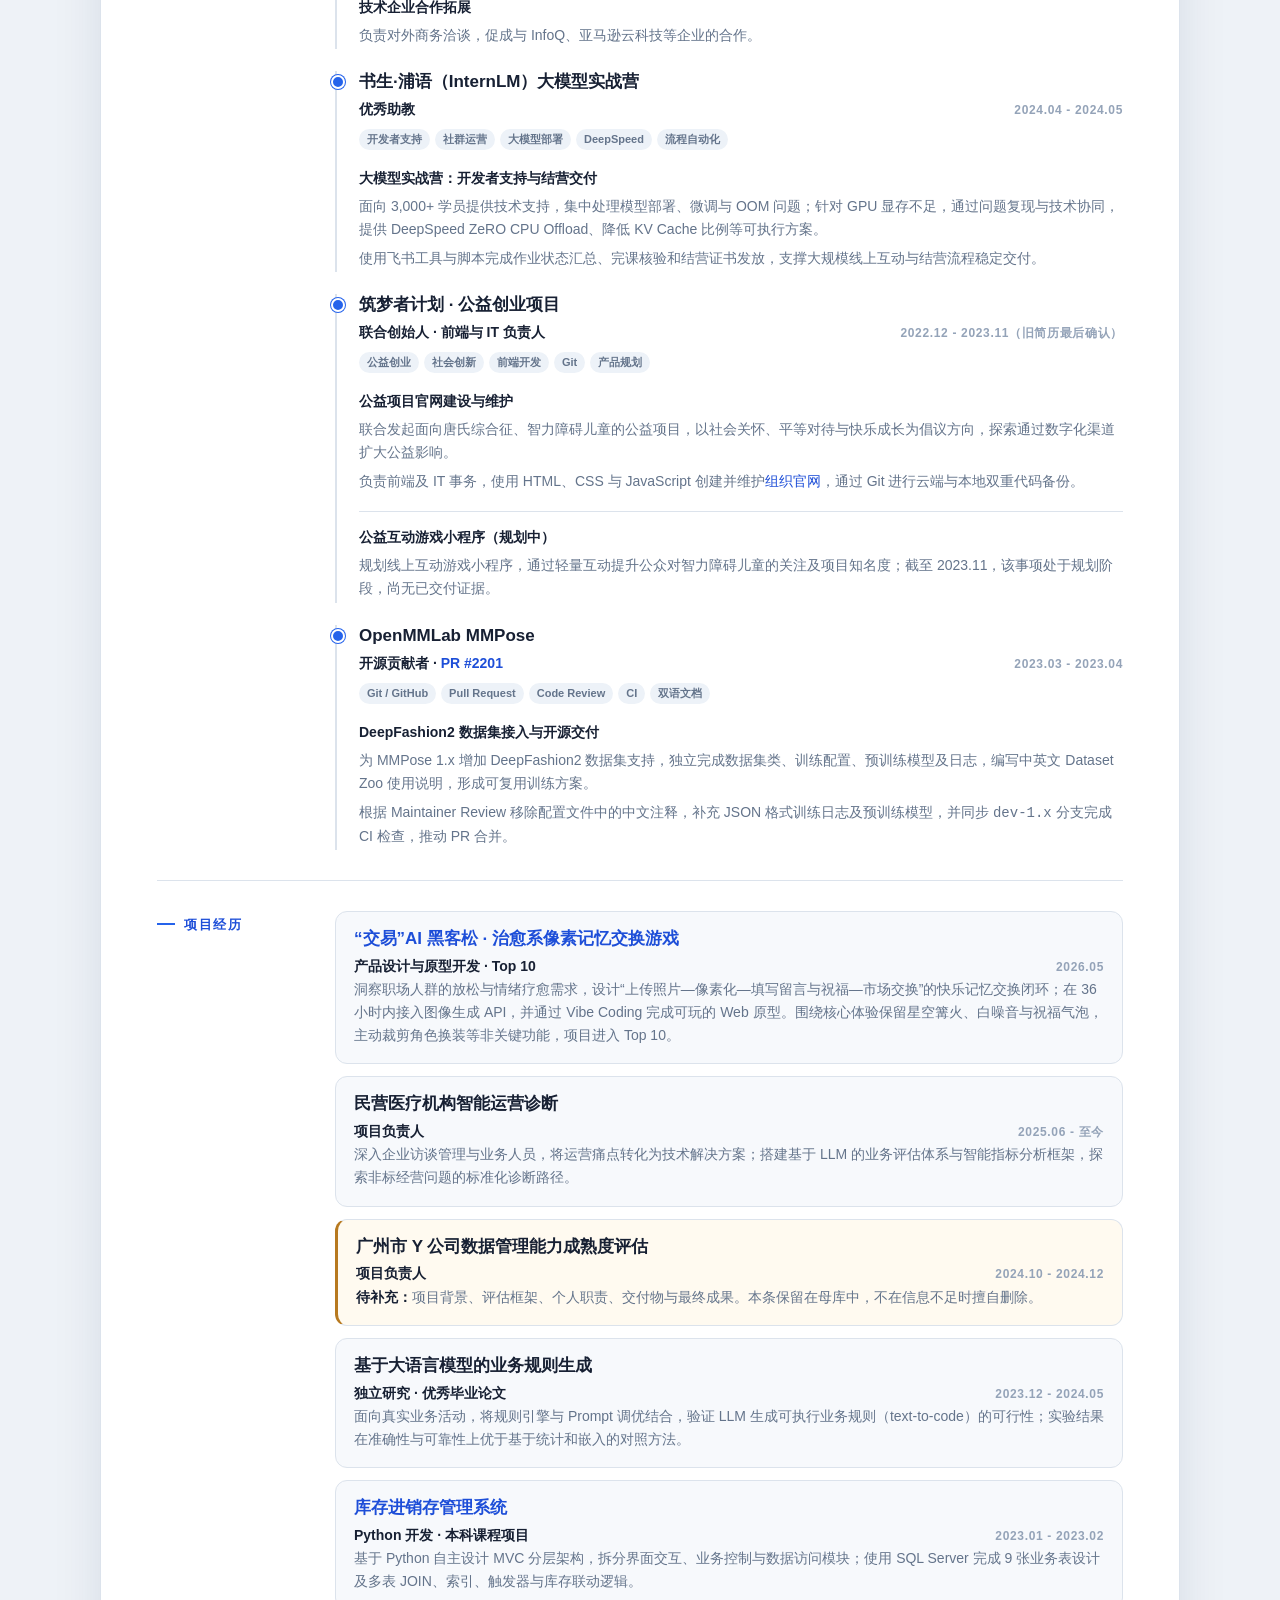
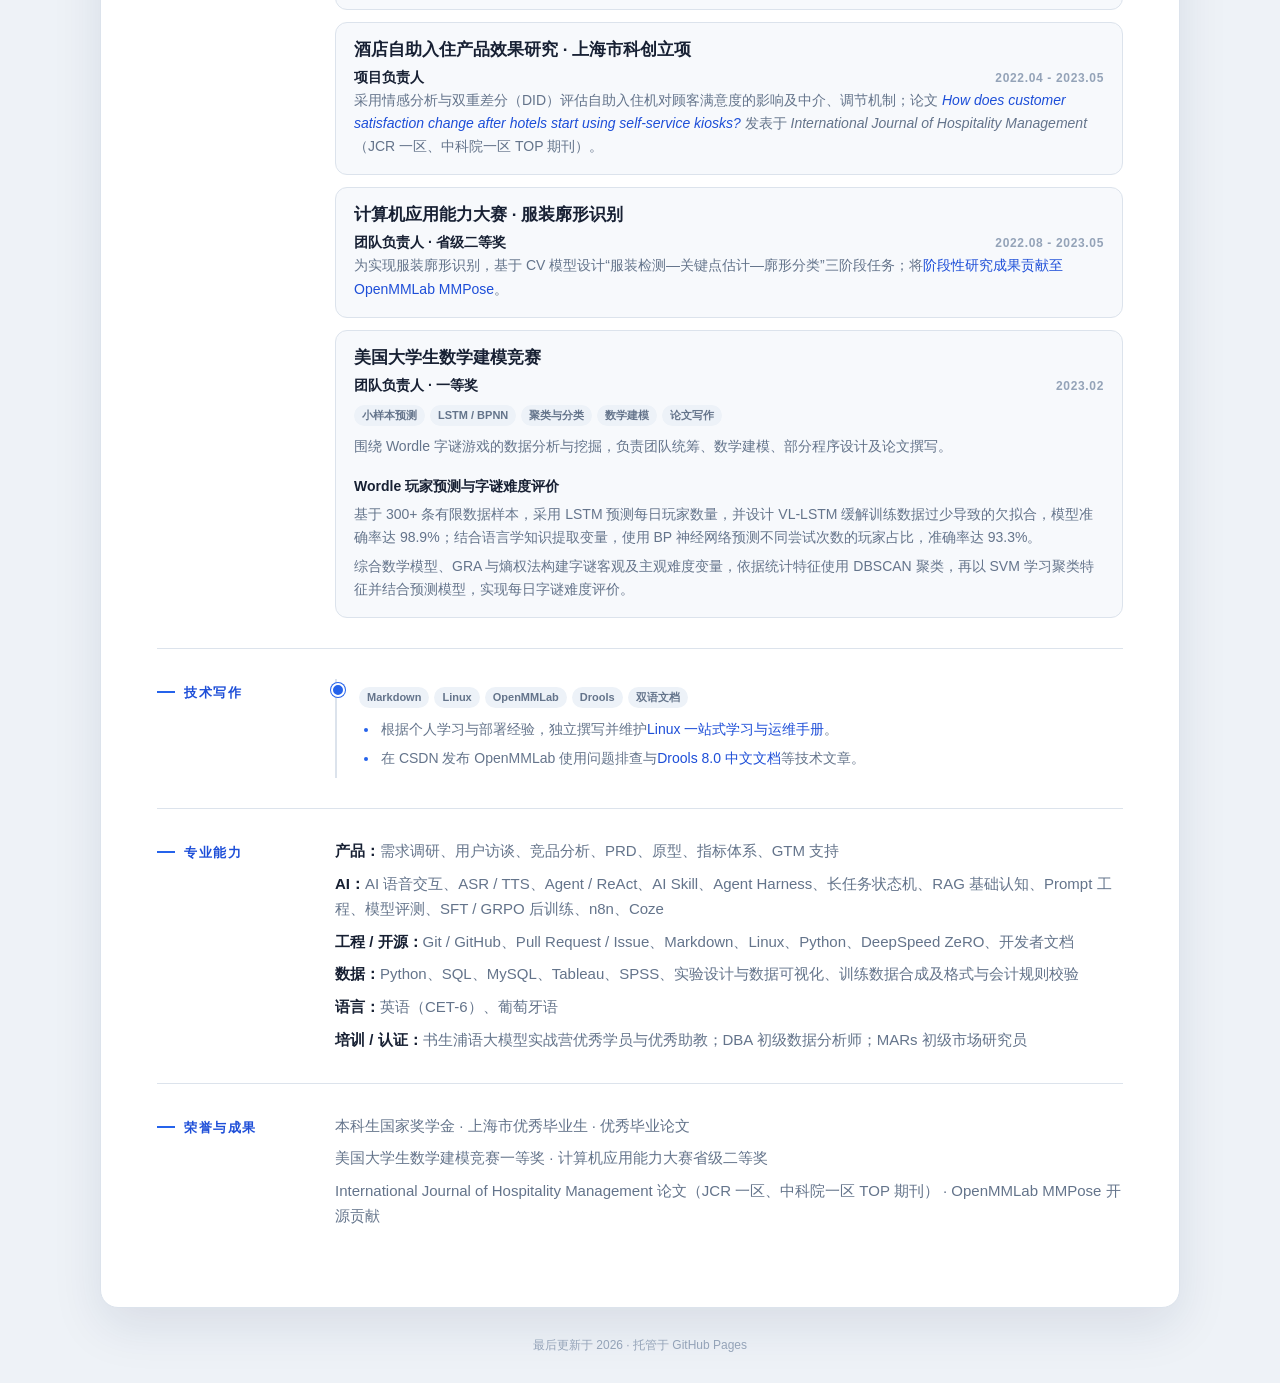
==== commit 0017e9f2: "按项目整合中英文履历并同步训练策略事实" ====
--- a/index.html
+++ b/index.html
@@ -66,33 +66,58 @@
       <h3>合合信息</h3>
       <div class="row subsection"><div class="emph col">AI 办公产品实习生（企业信息化部门）</div><div class="col-right light">上海 · 2026.07 - 至今</div></div>
       <div class="entry-tags"><span>AI 产品</span><span>Agent 工程</span><span>Agent Harness</span><span>Playwright</span><span>跨部门协同</span><span>GEO</span></div>
-      <ul class="desc">
-        <li><b>产品设计（风控数字员工）：</b>面向安全部门梳理 6 个具体场景，抽象业务规则、输入输出与异常处理逻辑；设计由 4 个 Skill 组成的 Agent 执行链路，覆盖信息抓取、风险识别、数据分析及结果交付。</li>
-        <li><b>场景落地（GEO 数字员工）：</b>围绕 GEO 优化“前期调研—拆稿铺稿—效果检测”全链路，梳理“任务解析—多平台采集—AI 评估—报告交付”流程，将数据抓取、指标分析与报告生成封装为可调用的生产级 Skill。</li>
-        <li><b>AI 应用工程（多平台采集）：</b>面向 GEO 与风控数字员工，使用 Python、Playwright 搭建豆包、DeepSeek、腾讯元宝等 AI 平台的自动化采集链路；通过 Browser Context、Storage State 管理登录态，并从定位兜底、交互控制、访问频控等维度落地 10+ 项稳定性策略。</li>
-        <li><b>平台能力建设与跨部门协同：</b>针对 Agent 沙箱仅支持 HTTP 协议、无法连接公司云数据库的问题，梳理数据访问链路与平台改造节点，协调平台开发、运维团队明确技术方案和排期，并持续推动需求优先级，最终支持数字员工访问企业内部业务数据。</li>
-        <li><b>Agent Harness 与效果调优：</b>针对跨 AI 助手批量采集单任务耗时 6–8 小时、长程运行易中断及平台反爬限制，将连续流程拆分为 15 分钟粒度任务，设计状态机、任务分片、状态持久化、断点续跑、失败恢复与反爬机制，保障生产稳定运行与结果交付；基于历史数据构建评测集并开展错误归因，迭代 Prompt、Skill 与工作流，将政策监控误报由日均 12 条降至 2 条以内。</li>
+      <ul class="desc project-list">
+        <li class="career-project" id="intsig-geo-agent-harness"><h4>GEO 数字员工：全流程设计、长任务执行与报告交付</h4>
+          <p>围绕 GEO 优化“前期调研—拆稿铺稿—效果检测”的业务链路，梳理“任务解析—多平台采集—AI 评估—报告交付”流程，将数据抓取、指标分析与报告生成封装为可调用的生产级 Skill。</p>
+          <p>针对跨 AI 助手批量采集单任务耗时 6–8 小时、长程运行易超时中断并从头重试、平台反爬限制及企微机器人消息阻塞无回应的问题，将连续流程拆分为 30 分钟粒度任务，设计状态机、任务分片、状态持久化、断点续跑、失败恢复与反爬等 Agent Harness 机制。</p>
+          <p>按确定性与语义不确定性划分执行环节：爬虫采集、状态机转移和定时触发由脚本实现，AI 仅承担需要语义解析的任务调度、语义理解与数据标注。围绕品牌提及率、首推率、品牌心智等 GEO 报告的交付要求，编写内容格式、主题设计与数据引用标准并由 <code>SKILL.md</code> 引用，在 <code>AGENTS.md</code> 中约束 Agent 角色、能力边界及自我介绍等行为。</p>
+          <p>使长程任务稳定运行并完成结果交付，用户可在任务过程中随时提问、查询进展并接收关键节点的进度通知，改善长任务期间的交互体验。</p>
+        </li>
+        <li class="career-project" id="intsig-policy-evaluation"><h4>风控数字员工：场景设计与政策监控评测</h4>
+          <p>面向安全部门梳理 6 个具体场景，抽象业务规则、输入输出与异常处理逻辑，设计由 4 个 Skill 组成的 Agent 执行链路，覆盖信息抓取、风险识别、数据分析及结果交付。</p>
+          <p>针对政策监控误报，基于历史数据构建评测集并开展错误归因，迭代 Prompt、Skill 与工作流，将误报由日均 12 条降至 2 条以内。</p>
+        </li>
+        <li class="career-project" id="intsig-shared-collection"><h4>多平台自动化采集（GEO 与风控共用）</h4>
+          <p>面向 GEO 与风控数字员工，使用 Python、Playwright 搭建豆包、DeepSeek、腾讯元宝等 AI 平台的自动化采集链路；通过 Browser Context、Storage State 管理登录态，并从定位兜底、交互控制、访问频控等维度落地 10+ 项稳定性策略。</p>
+        </li>
+        <li class="career-project" id="intsig-internal-data-access"><h4>数字员工企业内部数据接入</h4>
+          <p>针对 Agent 沙箱仅支持 HTTP 协议、无法连接公司云数据库的问题，梳理数据访问链路与平台改造节点，协调平台开发、运维团队明确技术方案和排期，并持续推动需求优先级，最终支持数字员工访问企业内部业务数据。</p>
+        </li>
       </ul>
     </div>
     <div class="section-text col-right experience-item">
       <h3>冰兰智能 · AI 客服 / 智能外呼</h3>
       <div class="row subsection"><div class="emph col">AI 产品实习生</div><div class="col-right light">深圳 · 2026.03 - 2026.06</div></div>
       <div class="entry-tags"><span>AI 语音交互</span><span>ASR / TTS</span><span>问题归因</span><span>PRD / 原型</span><span>Vibe Coding</span><span>数据自动化</span></div>
-      <ul class="desc">
-        <li><b>AI 语音交互评测与优化：</b>面向 ASR—大模型—TTS 架构的 AI 客服产品，通过听取通话 Case，区分并归因 ASR 识别错误、模型推理延迟、回复话术及语气不自然等问题；针对用户识别出机器人等场景，定位语气词、表达方式和模型异常输出，通过替换词配置及后处理规则过滤模型输出，优化对话自然度与拟人化体验。</li>
-        <li><b>产品设计（多租户外呼面板）：</b>针对人工跨系统导入线索出错率高的痛点，借助 Codex 与 Figma MCP 独立完成外呼面板原型和 4 份 PRD，定义租户隔离、状态流转、延时发起等核心逻辑；上线后线索录入出错率降低约 75%，总耗时降低 60%，已推广至 3 个业务线。</li>
-        <li><b>数据分析自动化：</b>拆解数据抓取与分析等高重复业务，通过 Vibe Coding 产出并迭代工具脚本，封装为可调用的 AI Skill 并接入团队 Agent，将人工报表处理由 1 小时以上压缩至 3 分钟。</li>
+      <ul class="desc project-list">
+        <li class="career-project" id="binglan-voice-evaluation"><h4>AI 客服对话体验评测与优化</h4>
+          <p>面向 ASR—大模型—TTS 架构的 AI 客服与智能外呼产品，针对用户识别出机器人、回复不自然等问题，通过听取真实通话 Case，区分并归因 ASR 识别错误、模型推理延迟、回复话术及语气问题；定位语气词、表达方式和模型异常输出，通过替换词配置及后处理规则过滤模型输出，优化对话自然度与拟人化体验。</p>
+        </li>
+        <li class="career-project" id="binglan-outbound-console"><h4>多租户外呼面板</h4>
+          <p>针对人工跨系统导入线索出错率高的痛点，借助 Codex 与 Figma MCP 独立完成外呼面板原型和 4 份 PRD，定义租户隔离、状态流转、延时发起等核心逻辑；上线后线索录入出错率降低约 75%，总耗时降低 60%，已推广至 3 个业务线。</p>
+        </li>
+        <li class="career-project" id="binglan-report-automation"><h4>业务报表自动化</h4>
+          <p>拆解数据抓取与分析等高重复业务，通过 Vibe Coding 产出并迭代工具脚本，封装为可调用的 AI Skill 并接入团队 Agent，将人工报表处理由 1 小时以上压缩至 3 分钟。</p>
+        </li>
       </ul>
     </div>
     <div class="section-text col-right experience-item">
       <h3>小鹏汇天 · 汇天航空航天</h3>
       <div class="row subsection"><div class="emph col">产品规划实习生</div><div class="col-right light">广州 · 2025.09 - 2026.03</div></div>
       <div class="entry-tags"><span>产品规划</span><span>用户研究</span><span>竞品分析</span><span>AI 场景</span></div>
-      <ul class="desc">
-        <li><b>用户洞察：</b>在产品上市前开展用户访谈，将模糊需求转化为 50+ 个硬件、营销及服务生态需求点，形成跨部门洞察报告；针对未收敛结论，制定后续研究方案和访谈大纲。</li>
-        <li><b>竞品研究：</b>通过桌面研究与业内专家访谈，分析国内外 5 大品类 63 个竞品的机型参数、研发进度与资源充足程度，划分主要与次要竞品，输出 1 份竞品分析报告。</li>
-        <li><b>AI 解决方案：</b>按 8 个维度评测 12 款 AI 产品，拆解部门高频 SOP，主持编写 3 份 DeepSeek、ChatGPT、Nano Banana Pro 等工具在洞察业务中的提效指南、使用案例与 Prompt 模板。</li>
-        <li><b>市场分析：</b>调研 12 种主要垂直应用场景，结合产品特性判断场景可行性，输出 1 份市场分析报告并设计 3 份面向不同专家群体的访谈方案。</li>
+      <ul class="desc project-list">
+        <li class="career-project" id="xpeng-user-research"><h4>上市前用户需求研究</h4>
+          <p>在产品上市前开展用户访谈，将模糊需求转化为 50+ 个硬件、营销及服务生态需求点，形成跨部门洞察报告；针对未收敛结论，制定后续研究方案和访谈大纲。</p>
+        </li>
+        <li class="career-project" id="xpeng-competitive-research"><h4>竞品格局与产品研究</h4>
+          <p>通过桌面研究与业内专家访谈，分析国内外 5 大品类 63 个竞品的机型参数、研发进度与资源充足程度，划分主要与次要竞品，输出 1 份竞品分析报告。</p>
+        </li>
+        <li class="career-project" id="xpeng-ai-insight-tools"><h4>洞察业务 AI 工具评测与应用指南</h4>
+          <p>按 8 个维度评测 12 款 AI 产品，拆解部门高频 SOP，主持编写 3 份 DeepSeek、ChatGPT、Nano Banana Pro 等工具在洞察业务中的提效指南、使用案例与 Prompt 模板。</p>
+        </li>
+        <li class="career-project" id="xpeng-market-scenarios"><h4>垂直应用场景与市场机会研究</h4>
+          <p>调研 12 种主要垂直应用场景，结合产品特性判断场景可行性，输出 1 份市场分析报告并设计 3 份面向不同专家群体的访谈方案。</p>
+        </li>
       </ul>
     </div>
     <div class="section-text col-right experience-item">
@@ -100,35 +125,64 @@
       <div class="row subsection"><div class="emph col">AI 产品实习生</div><div class="col-right light">上海 · 2025.03 - 2025.08</div></div>
       <div class="entry-tags"><span>Agent 产品</span><span>LLM 微调</span><span>模型评测</span><span>n8n</span><span>部署筹备</span></div>
       <div class="desc role-summary">端到端主导 2 款企业级 AI 产品从需求挖掘到内部平台上线，并作为公司标杆案例对外推广。</div>
-      <ul class="desc">
-        <li><b>需求澄清与技术选型：</b>对接业务负责人提出的“财报核对智能体”设想，通过多轮沟通拆解核对流程、规则边界及准确性、稳定性要求，识别自主 Agent 方案在确定性和可控性上的风险；完成 Agent 与 Workflow 方案对比，推动采用 n8n 与多模态大模型构建可控工作流。</li>
-        <li><b>Agent 产品与开发：</b>访谈挖掘财务审核痛点，独立完成支持 5 种发票的识别 Agent 从需求定义、产品规划、技术选型、界面设计到上线的全流程；基于 ReAct 设计工具调用逻辑，综合识别准确率达 90%+。</li>
-        <li><b>工作流与 API 工程化：</b>本地部署 n8n，接入多模态大模型 API，重构财报核对、存单识别等高精度业务 SOP，编排 20+ 节点工作流；约束模型结构化输出并完成字段解析、数据清洗、规则校验与异常分支处理，将 Python 脚本封装为本地 API 服务供工作流调用，使单次处理时间由 3 分钟缩短至 7 秒，效率提升约 30 倍。</li>
-        <li><b>LLM 微调：</b>面向非标资产负债表数据标准化场景，合成 11,000+ 条训练数据，设计合规性、格式完备性与逻辑一致性 3 类奖励函数；通过 SFT 与基于 GRPO 的强化学习微调，将任务准确率从低于 10% 提升至 85%+。</li>
-        <li><b>Prompt 评测调优：</b>面向多源异构表格检索，采用控制变量法并改进 Python 数据处理算法，持续调优提示词、验证实验假设，输出 6 份评测报告。</li>
-        <li><b>部署筹备：</b>快速学习大模型本地部署的资源与服务器需求，完成市场调研、报价梳理及服务器采购洽谈。</li>
+      <ul class="desc project-list">
+        <li class="career-project" id="rongcheng-financial-workflows"><h4>财报核对工作流与存单识别自动化</h4>
+          <p>对接业务负责人提出的“财报核对智能体”设想，通过多轮沟通拆解核对流程、规则边界及准确性、稳定性要求，识别自主 Agent 方案在确定性和可控性上的风险；完成 Agent 与 Workflow 方案对比，推动采用 n8n 与多模态大模型构建可控工作流。</p>
+          <p>本地部署 n8n，接入多模态大模型 API，重构财报核对、存单识别等高精度业务 SOP，编排 20+ 节点工作流；通过硬性 JSON 格式校验器与反馈机制约束 AI 输出，并完成字段解析、规则校验与异常分支处理，将 Python 脚本封装为本地 API 服务供工作流调用，使单次处理时间由 3 分钟缩短至 7 秒，效率提升约 30 倍。</p>
+        </li>
+        <li class="career-project" id="rongcheng-invoice-agent"><h4>多票种发票识别 Agent</h4>
+          <p>访谈挖掘财务审核痛点，独立完成支持 5 种发票的识别 Agent 从需求定义、产品规划、技术选型、界面设计到上线的全流程；基于 ReAct 设计工具调用逻辑，综合识别准确率达 90%+。</p>
+        </li>
+        <li class="career-project" id="rongcheng-balance-sheet-normalization"><h4>非标资产负债表标准化（后训练优化）</h4>
+          <p>在有限资源与私有化部署的硬性约束下，通过试验发现小尺寸模型难以掌握复杂标准化规则，尤其易误判会计科目的借贷方向，导致数值错误、表格结构不符合规范，任务准确率不足 10%。</p>
+          <p>针对上述典型难例设计合成样本，构建 11,000+ 条训练数据；对样本开展数据格式与会计规则逻辑校验，筛除不合格样本，防止错误数据进入训练。</p>
+          <p>参考金融推理模型 <a href="https://arxiv.org/abs/2503.16252">Fin-R1</a> 与 <a href="https://arxiv.org/abs/2501.15383">Qwen2.5-1M 技术报告</a>设计后训练方案：以 SFT 学习示例中的推理与输出模式，再以合规性、格式完备性、逻辑一致性 3 类奖励函数驱动 GRPO 强化学习微调，以提升规则运用与泛化能力为目标。</p>
+          <p>围绕数据格式与数值结果构建 6 维评测体系，结合错误归因迭代数据与模型方案，最终将任务准确率提升至 85%+。</p>
+        </li>
+        <li class="career-project" id="rongcheng-table-retrieval"><h4>多源异构表格检索评测</h4>
+          <p>面向多源异构表格检索，采用控制变量法并改进 Python 数据处理算法，持续调优提示词、验证实验假设，输出 6 份评测报告。</p>
+        </li>
+        <li class="career-project" id="rongcheng-deployment-preparation"><h4>大模型本地部署资源筹备</h4>
+          <p>快速学习大模型本地部署的资源与服务器需求，完成市场调研、报价梳理及服务器采购洽谈。</p>
+        </li>
       </ul>
     </div>
     <div class="section-text col-right experience-item">
       <h3>HAKUHODO 上海博报堂广告有限公司</h3>
       <div class="row subsection"><div class="emph col">数据营销企划实习生</div><div class="col-right light">上海 · 2023.12 - 2024.05</div></div>
       <div class="entry-tags"><span>技术运营</span><span>市场洞察</span><span>数据营销</span><span>AIGC</span></div>
-      <ul class="desc">
-        <li><b>市场洞察：</b>参与自由点、莉捷、肌肤之钥等美妆项目，借助天猫 TMIC、抖音巨量引擎等平台完成需求洞察、人群画像、竞品分析与词云可视化。</li>
-        <li><b>AI 资讯与工具运营：</b>跟踪 AI 前沿资讯，测试相关工具并沉淀使用体验，定期向跨部门成员分享。</li>
-        <li><b>数据运营：</b>建立天猫、抖音美容护肤卖点词坐标矩阵，从功效、成分等维度分析珂润产品的用户关注点与发展潜力，提出产品改进建议。</li>
-        <li><b>AIGC 内容生产：</b>使用 ChatGPT 与 Midjourney 协助生成广告文案与样版图片，配合整理营销领域语料库。</li>
+      <ul class="desc project-list">
+        <li class="career-project" id="hakuhodo-brand-research"><h4>品牌需求与人群洞察（自由点、莉捷、肌肤之钥等）</h4>
+          <p>参与自由点、莉捷、肌肤之钥等美妆项目，借助天猫 TMIC、抖音巨量引擎等平台完成需求洞察、人群画像、竞品分析与词云可视化。</p>
+        </li>
+        <li class="career-project" id="hakuhodo-ai-sharing"><h4>AI 资讯与工具分享</h4>
+          <p>跟踪 AI 前沿资讯，测试相关工具并沉淀使用体验，定期向跨部门成员分享。</p>
+        </li>
+        <li class="career-project" id="hakuhodo-curel-research"><h4>珂润产品卖点与用户需求分析</h4>
+          <p>建立天猫、抖音美容护肤卖点词坐标矩阵，从功效、成分等维度分析珂润产品的用户关注点与发展潜力，提出产品改进建议。</p>
+        </li>
+        <li class="career-project" id="hakuhodo-aigc-content"><h4>营销 AIGC 内容与语料支持</h4>
+          <p>使用 ChatGPT 与 Midjourney 协助生成广告文案与样版图片，配合整理营销领域语料库。</p>
+        </li>
       </ul>
     </div>
     <div class="section-text col-right experience-item compact-item">
       <h3>Kantar 凯度中国 · 定性研究实习生</h3>
       <div class="row subsection"><div class="emph col">用户研究与战略</div><div class="col-right light">上海 · 2023.04 - 2023.11</div></div>
       <div class="entry-tags"><span>用户研究</span><span>行业研究</span><span>数据分析</span><span>供应商对接</span></div>
-      <ul class="desc">
-        <li><b>商务对接：</b>独立完成德国供应商背调，通过英文邮件沟通需求与价格，完成 3 家以上供应商比价分析。</li>
-        <li><b>行业研究：</b>单个项目收集整理 50+ 份行业研报，整合多维市场数据，运用 ChatGPT 挖掘消费趋势，输出 3 份分析简报。</li>
-        <li><b>调研执行：</b>参与康师傅、理想汽车、拳头游戏、微信视频号等项目的用户甄别、访谈问卷设计及 20+ 场线上线下用户访谈。</li>
-        <li><b>数据分析：</b>借助 AI 工具将数百页访谈笔录结构化，建模分析用户群流转关系，完成可视化并输出 4 份研究报告。</li>
+      <ul class="desc project-list">
+        <li class="career-project" id="kantar-supplier-research"><h4>德国供应商调研与比价</h4>
+          <p>独立完成德国供应商背调，通过英文邮件沟通需求与价格，完成 3 家以上供应商比价分析。</p>
+        </li>
+        <li class="career-project" id="kantar-industry-research"><h4>消费趋势与行业专题研究</h4>
+          <p>单个项目收集整理 50+ 份行业研报，整合多维市场数据，运用 ChatGPT 挖掘消费趋势，输出 3 份分析简报。</p>
+        </li>
+        <li class="career-project" id="kantar-user-interviews"><h4>品牌定性研究与用户访谈</h4>
+          <p>参与康师傅、理想汽车、拳头游戏、微信视频号等项目的用户甄别、访谈问卷设计及 20+ 场线上线下用户访谈。</p>
+        </li>
+        <li class="career-project" id="kantar-transcript-analysis"><h4>访谈语料结构化与用户群流转分析</h4>
+          <p>借助 AI 工具将数百页访谈笔录结构化，建模分析用户群流转关系，完成可视化并输出 4 份研究报告。</p>
+        </li>
       </ul>
     </div>
   </section>
@@ -139,43 +193,60 @@
       <h3>机智流 AI 开源社区</h3>
       <div class="row subsection"><div class="emph col">联合创始人</div><div class="col-right light">2024.03 - 至今</div></div>
       <div class="entry-tags"><span>技术运营</span><span>内容增长</span><span>数据分析</span><span>商务合作</span></div>
-      <ul class="desc">
-        <li><b>渠道与社群运营：</b>主管微信公众号、知乎、小红书等多渠道运营，运营 3.5 万+粉丝账号及 5,000+ 人社群，账号曾获评国内 AI 自媒体 Top30。</li>
-        <li><b>开源生态追踪与内容策划：</b>持续跟踪智能体、具身智能等领域的 AI 论文、GitHub 开源项目及模型与开发工具更新，结合技术价值、社区热度和开发者需求筛选论文解读与技术内容选题。</li>
-        <li><b>内容创作：</b>个人撰写 10+ 篇文章，累计阅读量超 6 万；代表文章分别获得<a href="https://mp.weixin.qq.com/s/R7m80kUKxb2k_AQLjPF5NQ">1.6 万</a>及<a href="https://mp.weixin.qq.com/s/jMSw3ZjMWFb1CSlvLbwCTQ">6,000+ 阅读</a>。</li>
-        <li><b>AI 内容工作流：</b>拆解从选题到成稿的内容生产链路，基于 Coze 构建自动化 Workflow；结合用户反馈开展多轮 Prompt 实验，降低内容“AI 味”，将写稿效率提升 2 倍；将成熟逻辑解耦为标准 AI Skill / Agent，降低维护与使用门槛。</li>
-        <li><b>双端协同工作台（迭代中）：</b>针对信息采集、内容生产、自动排版等工作流分散、团队协作链路割裂的问题，正在整合现有工作流并设计开发移动端与 Web 端协同的一站式工作台，计划统一承载任务、内容与流程管理；目前仍处于迭代阶段，尚未正式交付。</li>
-        <li><b>技术活动运营：</b>组织线上学术分享“新春 AI 茶话会”，负责预热、赞助沟通、嘉宾邀约及直播运营；在账号粉丝刚破 1 万时实现 5,000+ 观看，沉淀 700+ 私域用户。</li>
-        <li><b>数据分析：</b>通过后台数据监控、社群管理与粉丝类型标注，完成文章表现与用户偏好分析，驱动选题策略迭代。</li>
-        <li><b>商务合作：</b>负责对外商务洽谈，促成与 InfoQ、亚马逊云科技等企业的合作。</li>
+      <ul class="desc project-list">
+        <li class="career-project" id="jizhiliu-content-community"><h4>AI 技术内容与多渠道社区运营</h4>
+          <p>面向 AI 技术内容与开发者社区，主管微信公众号、知乎、小红书等多渠道运营。持续跟踪智能体、具身智能领域的 AI 论文、GitHub 开源项目及模型与开发工具更新，结合技术价值、社区热度和开发者需求筛选论文解读与技术内容选题。</p>
+          <p>通过后台数据监控、社群管理与粉丝类型标注，分析文章表现和用户偏好，驱动选题策略迭代。个人撰写 10+ 篇文章，累计阅读量超 6 万；代表文章分别获得<a href="https://mp.weixin.qq.com/s/R7m80kUKxb2k_AQLjPF5NQ">1.6 万</a>及<a href="https://mp.weixin.qq.com/s/jMSw3ZjMWFb1CSlvLbwCTQ">6,000+ 阅读</a>。</p>
+          <p>运营 3.5 万+粉丝账号及 5,000+ 人社群，账号曾获评国内 AI 自媒体 Top30。</p>
+        </li>
+        <li class="career-project" id="jizhiliu-content-workflow"><h4>AI 内容生产工作流</h4>
+          <p>拆解从选题到成稿的内容生产链路，基于 Coze 构建自动化 Workflow；结合用户反馈开展多轮 Prompt 实验，降低内容“AI 味”，将写稿效率提升 2 倍；将成熟逻辑解耦为标准 AI Skill / Agent，降低维护与使用门槛。</p>
+        </li>
+        <li class="career-project" id="jizhiliu-workspace"><h4>双端协同工作台（迭代中）</h4>
+          <p>针对信息采集、内容生产、自动排版等工作流分散、团队协作链路割裂的问题，正在整合现有工作流并设计开发移动端与 Web 端协同的一站式工作台，计划统一承载任务、内容与流程管理；目前仍处于迭代阶段，尚未正式交付。</p>
+        </li>
+        <li class="career-project" id="jizhiliu-ai-tea-party"><h4>新春 AI 茶话会</h4>
+          <p>组织线上学术分享“新春 AI 茶话会”，负责预热、赞助沟通、嘉宾邀约及直播运营；在账号粉丝刚破 1 万时实现 5,000+ 观看，沉淀 700+ 私域用户。</p>
+        </li>
+        <li class="career-project" id="jizhiliu-partnerships"><h4>技术企业合作拓展</h4>
+          <p>负责对外商务洽谈，促成与 InfoQ、亚马逊云科技等企业的合作。</p>
+        </li>
       </ul>
     </div>
     <div class="section-text col-right experience-item">
       <h3>书生·浦语（InternLM）大模型实战营</h3>
       <div class="row subsection"><div class="emph col">优秀助教</div><div class="col-right light">2024.04 - 2024.05</div></div>
       <div class="entry-tags"><span>开发者支持</span><span>社群运营</span><span>大模型部署</span><span>DeepSpeed</span><span>流程自动化</span></div>
-      <ul class="desc">
-        <li><b>开发者支持：</b>面向 3,000+ 学员提供技术支持，集中处理模型部署、微调与 OOM 问题；针对 GPU 显存不足，通过问题复现与技术协同，提供 DeepSpeed ZeRO CPU Offload、降低 KV Cache 比例等可执行方案。</li>
-        <li><b>结营运营自动化：</b>使用飞书工具与脚本完成作业状态汇总、完课核验和结营证书发放，支撑大规模线上互动与结营流程稳定交付。</li>
+      <ul class="desc project-list">
+        <li class="career-project" id="internlm-bootcamp-support"><h4>大模型实战营：开发者支持与结营交付</h4>
+          <p>面向 3,000+ 学员提供技术支持，集中处理模型部署、微调与 OOM 问题；针对 GPU 显存不足，通过问题复现与技术协同，提供 DeepSpeed ZeRO CPU Offload、降低 KV Cache 比例等可执行方案。</p>
+          <p>使用飞书工具与脚本完成作业状态汇总、完课核验和结营证书发放，支撑大规模线上互动与结营流程稳定交付。</p>
+        </li>
       </ul>
     </div>
     <div class="section-text col-right experience-item">
       <h3>筑梦者计划 · 公益创业项目</h3>
       <div class="row subsection"><div class="emph col">联合创始人 · 前端与 IT 负责人</div><div class="col-right light">2022.12 - 2023.11（旧简历最后确认）</div></div>
       <div class="entry-tags"><span>公益创业</span><span>社会创新</span><span>前端开发</span><span>Git</span><span>产品规划</span></div>
-      <ul class="desc">
-        <li><b>项目定位：</b>联合发起面向唐氏综合征、智力障碍儿童的公益项目，以社会关怀、平等对待与快乐成长为倡议方向，探索通过数字化渠道扩大公益影响。</li>
-        <li><b>数字化阵地：</b>负责前端及 IT 事务，使用 HTML、CSS 与 JavaScript 创建并维护<a href="https://www.dream-workers.cc/">组织官网</a>，通过 Git 进行云端与本地双重代码备份。</li>
-        <li><b>产品规划：</b>规划线上互动游戏小程序，通过轻量互动提升公众对智力障碍儿童的关注及项目知名度；截至 2023.11，该事项处于规划阶段，尚无已交付证据。</li>
+      <ul class="desc project-list">
+        <li class="career-project" id="dreamworkers-website"><h4>公益项目官网建设与维护</h4>
+          <p>联合发起面向唐氏综合征、智力障碍儿童的公益项目，以社会关怀、平等对待与快乐成长为倡议方向，探索通过数字化渠道扩大公益影响。</p>
+          <p>负责前端及 IT 事务，使用 HTML、CSS 与 JavaScript 创建并维护<a href="https://www.dream-workers.cc/">组织官网</a>，通过 Git 进行云端与本地双重代码备份。</p>
+        </li>
+        <li class="career-project" id="dreamworkers-miniprogram"><h4>公益互动游戏小程序（规划中）</h4>
+          <p>规划线上互动游戏小程序，通过轻量互动提升公众对智力障碍儿童的关注及项目知名度；截至 2023.11，该事项处于规划阶段，尚无已交付证据。</p>
+        </li>
       </ul>
     </div>
     <div class="section-text col-right experience-item">
       <h3>OpenMMLab MMPose</h3>
       <div class="row subsection"><div class="emph col">开源贡献者 · <a href="https://github.com/open-mmlab/mmpose/pull/2201">PR #2201</a></div><div class="col-right light">2023.03 - 2023.04</div></div>
       <div class="entry-tags"><span>Git / GitHub</span><span>Pull Request</span><span>Code Review</span><span>CI</span><span>双语文档</span></div>
-      <ul class="desc">
-        <li><b>PR 交付：</b>独立完成并推动 PR 合并，为 MMPose 1.x 增加 DeepFashion2 数据集类、训练配置、预训练模型及日志，形成可复用训练方案。</li>
-        <li><b>开源协作：</b>根据 Maintainer Review 移除配置文件中的中文注释，补充 JSON 格式训练日志及预训练模型，并同步 <code>dev-1.x</code> 分支完成 CI 检查；编写中英文 Dataset Zoo 使用说明。</li>
+      <ul class="desc project-list">
+        <li class="career-project" id="mmpose-deepfashion2"><h4>DeepFashion2 数据集接入与开源交付</h4>
+          <p>为 MMPose 1.x 增加 DeepFashion2 数据集支持，独立完成数据集类、训练配置、预训练模型及日志，编写中英文 Dataset Zoo 使用说明，形成可复用训练方案。</p>
+          <p>根据 Maintainer Review 移除配置文件中的中文注释，补充 JSON 格式训练日志及预训练模型，并同步 <code>dev-1.x</code> 分支完成 CI 检查，推动 PR 合并。</p>
+        </li>
       </ul>
     </div>
   </section>
@@ -210,7 +281,7 @@
     <div class="section-text col-right project-item">
       <h3>酒店自助入住产品效果研究 · 上海市科创立项</h3>
       <div class="row subsection"><div class="emph col">项目负责人</div><div class="col-right light">2022.04 - 2023.05</div></div>
-      <div class="desc">采用情感分析与双重差分（DID）评估自助入住机对顾客满意度的影响及中介、调节机制；<a href="https://www.sciencedirect.com/science/article/pii/S0278431924001841">成果发表于 International Journal of Hospitality Management</a>。</div>
+      <div class="desc">采用情感分析与双重差分（DID）评估自助入住机对顾客满意度的影响及中介、调节机制；论文 <a href="https://www.sciencedirect.com/science/article/pii/S0278431924001841"><em>How does customer satisfaction change after hotels start using self-service kiosks?</em></a> 发表于 <em>International Journal of Hospitality Management</em>（JCR 一区、中科院一区 TOP 期刊）。</div>
     </div>
     <div class="section-text col-right project-item">
       <h3>计算机应用能力大赛 · 服装廓形识别</h3>
@@ -222,9 +293,11 @@
       <div class="row subsection"><div class="emph col">团队负责人 · 一等奖</div><div class="col-right light">2023.02</div></div>
       <div class="entry-tags"><span>小样本预测</span><span>LSTM / BPNN</span><span>聚类与分类</span><span>数学建模</span><span>论文写作</span></div>
       <div class="desc role-summary">围绕 Wordle 字谜游戏的数据分析与挖掘，负责团队统筹、数学建模、部分程序设计及论文撰写。</div>
-      <ul class="desc">
-        <li><b>小样本预测：</b>基于 300+ 条有限数据样本，采用 LSTM 预测每日玩家数量，并设计 VL-LSTM 缓解训练数据过少导致的欠拟合，模型准确率达 98.9%；结合语言学知识提取变量，使用 BP 神经网络预测不同尝试次数的玩家占比，准确率达 93.3%。</li>
-        <li><b>难度评价体系：</b>综合数学模型、GRA 与熵权法构建字谜客观及主观难度变量，依据统计特征使用 DBSCAN 聚类，再以 SVM 学习聚类特征并结合预测模型，实现每日字谜难度评价。</li>
+      <ul class="desc project-list">
+        <li class="career-project" id="mcm-wordle-modeling"><h4>Wordle 玩家预测与字谜难度评价</h4>
+          <p>基于 300+ 条有限数据样本，采用 LSTM 预测每日玩家数量，并设计 VL-LSTM 缓解训练数据过少导致的欠拟合，模型准确率达 98.9%；结合语言学知识提取变量，使用 BP 神经网络预测不同尝试次数的玩家占比，准确率达 93.3%。</p>
+          <p>综合数学模型、GRA 与熵权法构建字谜客观及主观难度变量，依据统计特征使用 DBSCAN 聚类，再以 SVM 学习聚类特征并结合预测模型，实现每日字谜难度评价。</p>
+        </li>
       </ul>
     </div>
   </section>
@@ -244,9 +317,9 @@
     <h2 class="col">专业能力</h2>
     <div class="section-text col-right skills-grid">
       <div><b>产品：</b>需求调研、用户访谈、竞品分析、PRD、原型、指标体系、GTM 支持</div>
-      <div><b>AI：</b>AI 语音交互、ASR / TTS、Agent / ReAct、AI Skill、Agent Harness、长任务状态机、RAG 基础认知、Prompt 工程、模型评测、n8n、Coze</div>
+      <div><b>AI：</b>AI 语音交互、ASR / TTS、Agent / ReAct、AI Skill、Agent Harness、长任务状态机、RAG 基础认知、Prompt 工程、模型评测、SFT / GRPO 后训练、n8n、Coze</div>
       <div><b>工程 / 开源：</b>Git / GitHub、Pull Request / Issue、Markdown、Linux、Python、DeepSpeed ZeRO、开发者文档</div>
-      <div><b>数据：</b>Python、SQL、MySQL、Tableau、SPSS、实验设计与数据可视化</div>
+      <div><b>数据：</b>Python、SQL、MySQL、Tableau、SPSS、实验设计与数据可视化、训练数据合成及格式与会计规则校验</div>
       <div><b>语言：</b>英语（CET-6）、葡萄牙语</div>
       <div><b>培训 / 认证：</b>书生浦语大模型实战营优秀学员与优秀助教；DBA 初级数据分析师；MARs 初级市场研究员</div>
     </div>
@@ -257,7 +330,7 @@
     <div class="section-text col-right skills-grid">
       <div>本科生国家奖学金 · 上海市优秀毕业生 · 优秀毕业论文</div>
       <div>美国大学生数学建模竞赛一等奖 · 计算机应用能力大赛省级二等奖</div>
-      <div>International Journal of Hospitality Management 论文 · OpenMMLab MMPose 开源贡献</div>
+      <div>International Journal of Hospitality Management 论文（JCR 一区、中科院一区 TOP 期刊） · OpenMMLab MMPose 开源贡献</div>
     </div>
   </section>
 </main>
--- a/style.css
+++ b/style.css
@@ -210,6 +210,13 @@
 .desc li { margin-bottom: 6px; padding-left: 2px; }
 .desc li::marker { color: var(--accent); }
 .desc b { color: var(--text); font-weight: 700; }
+
+/* The master groups complete project stories within each employer. */
+ul.project-list { list-style: none; padding-left: 0; }
+.project-list > .career-project { margin: 18px 0 0; padding: 0; }
+.project-list > .career-project + .career-project { padding-top: 15px; border-top: 1px solid var(--line); }
+.career-project h4 { margin: 0 0 6px; color: var(--text); font-size: 14px; line-height: 1.5; }
+.career-project p { margin: 6px 0 0; }
 
 .experience-item {
   position: relative;
@@ -304,6 +311,13 @@
   ul.desc { margin-top: 1.5mm; padding-left: 4mm; }
   .desc li { margin-bottom: .8mm; }
   .experience-item, .project-item { break-inside: avoid; page-break-inside: avoid; }
+  .experience-item:has(.project-list) { break-inside: auto; page-break-inside: auto; }
+  .experience-item h3, .experience-item .subsection, .experience-item .entry-tags, .experience-item .role-summary { break-after: avoid; page-break-after: avoid; }
+  ul.project-list { padding-left: 0; }
+  .project-list > .career-project { margin-top: 2.5mm; break-inside: avoid; page-break-inside: avoid; }
+  .project-list > .career-project + .career-project { padding-top: 2mm; }
+  .career-project h4 { font-size: 8.5pt; margin-bottom: 1mm; break-after: avoid; }
+  .career-project p { margin-top: 1mm; }
   .experience-item { padding-left: 4mm; }
   .experience-item::before { left: -1.4mm; width: 2.4mm; height: 2.4mm; border-width: .5mm; }
   .project-item { padding: 2.5mm 3mm; border-radius: 2mm; }
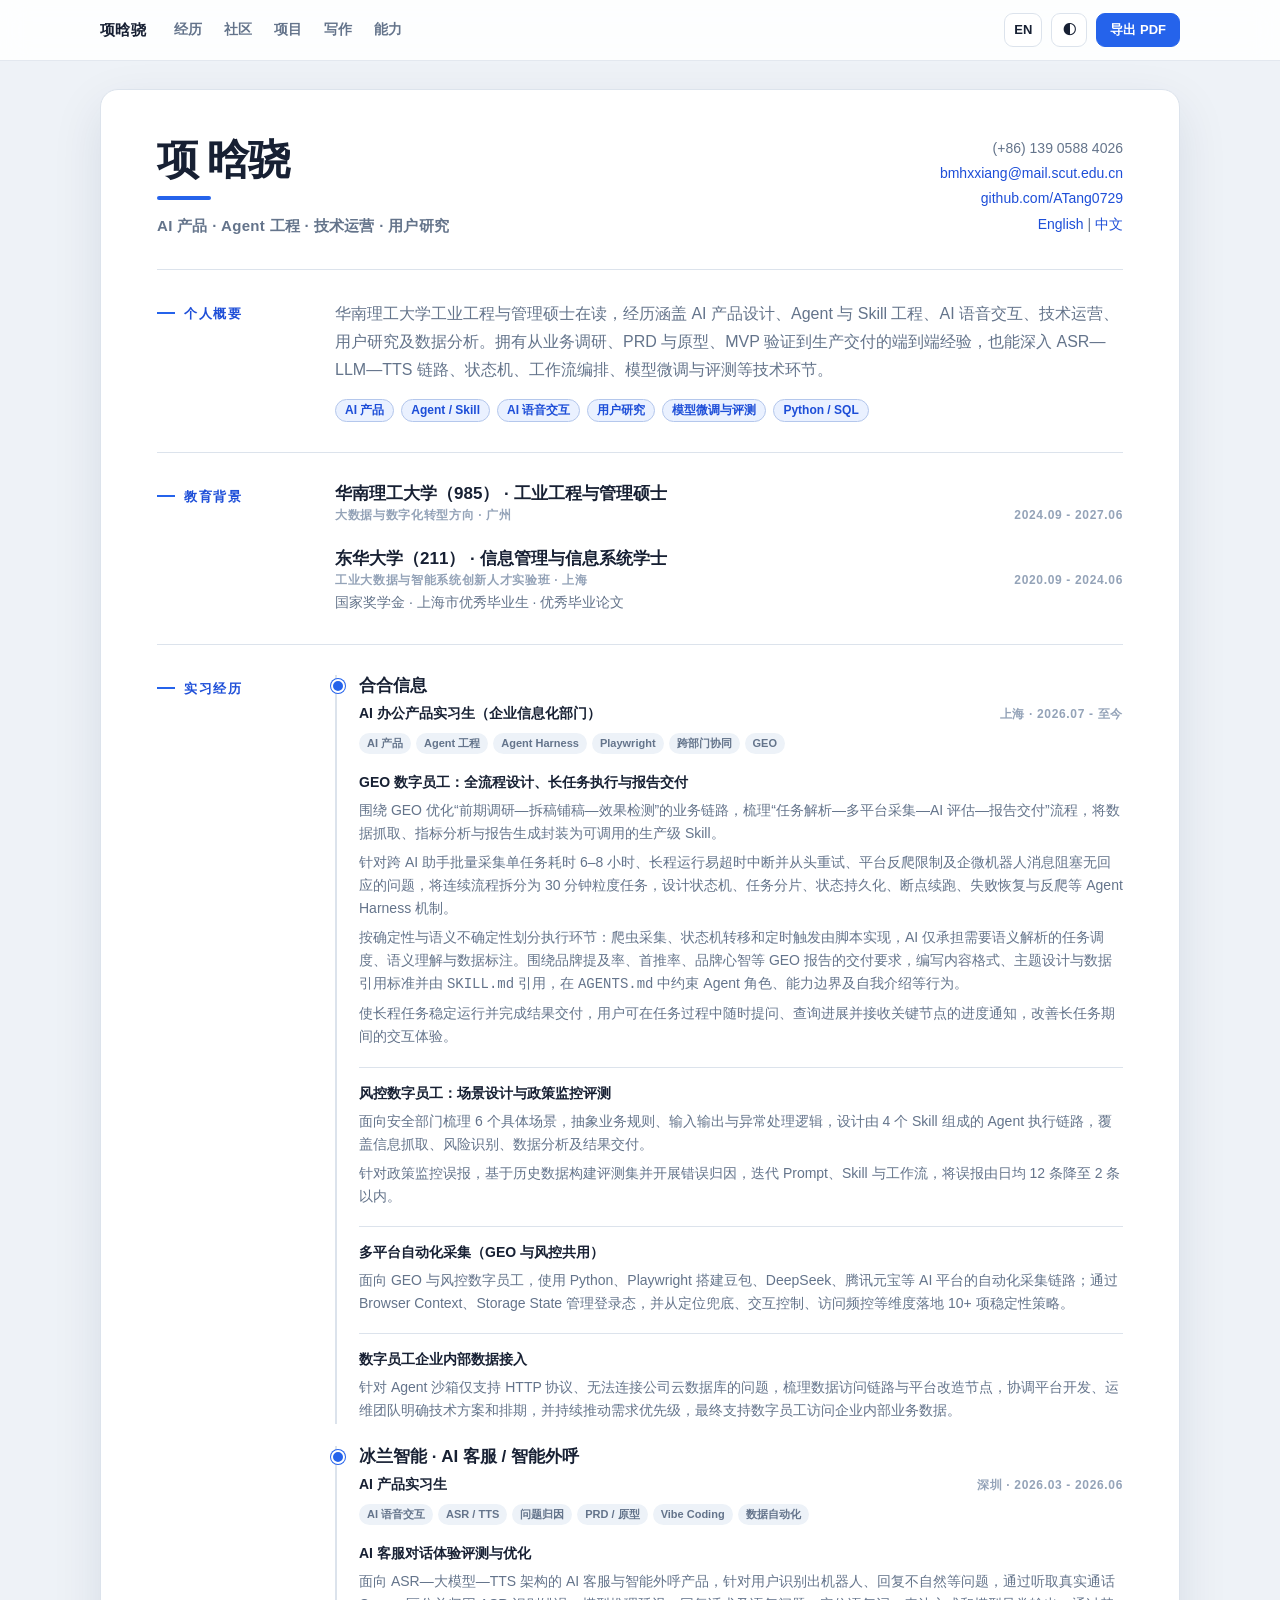
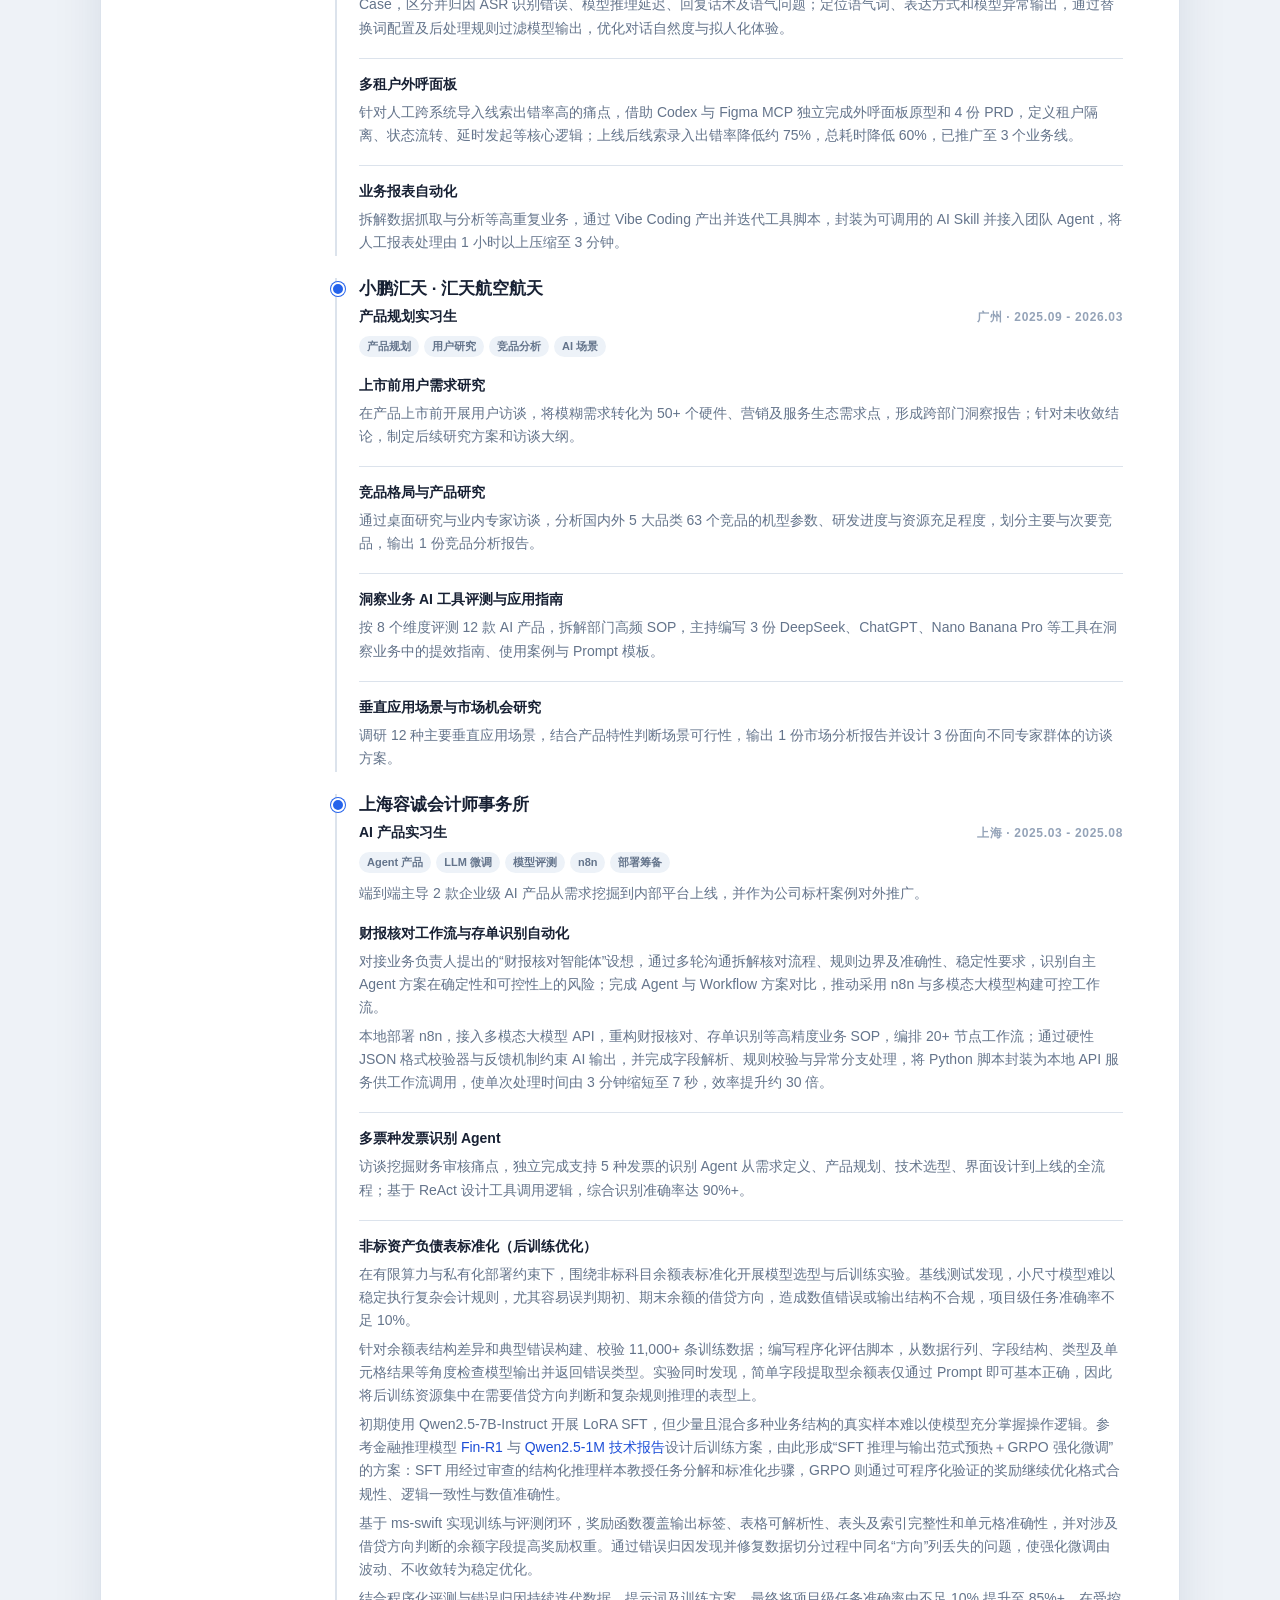
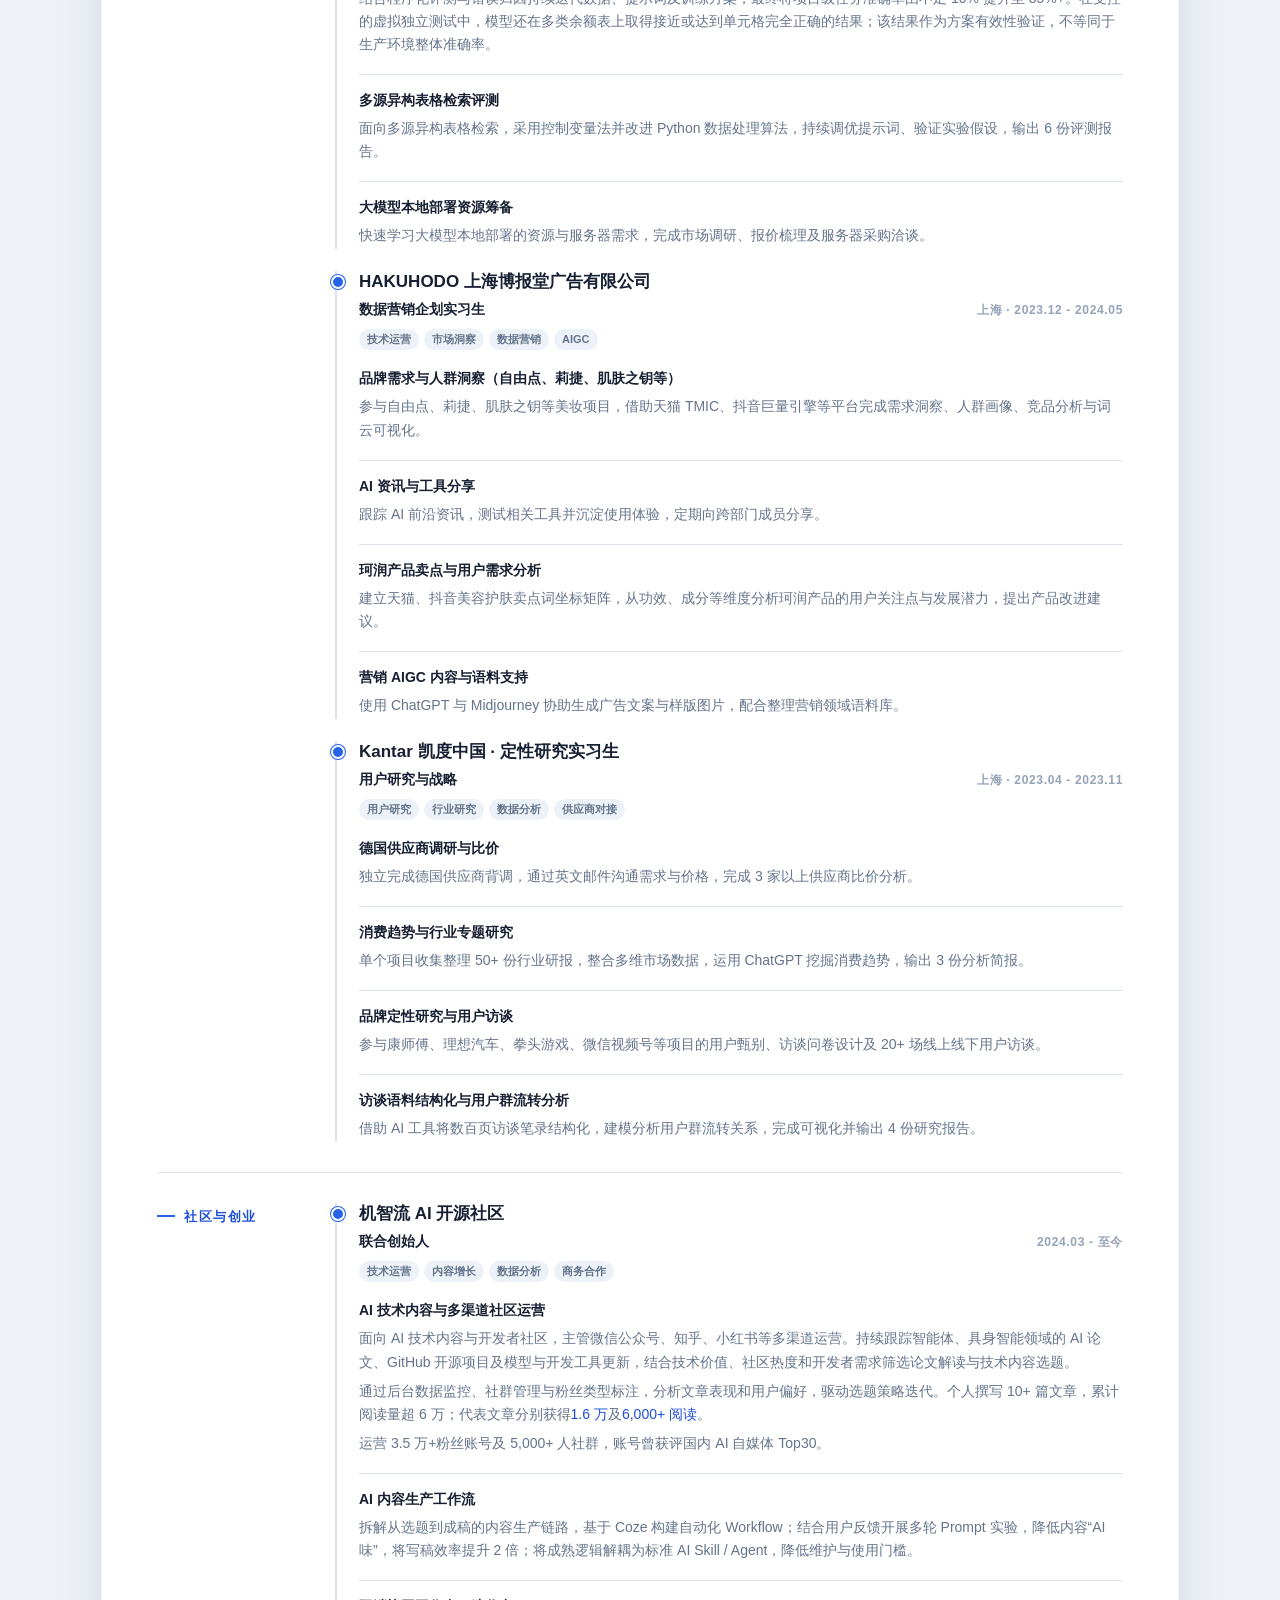
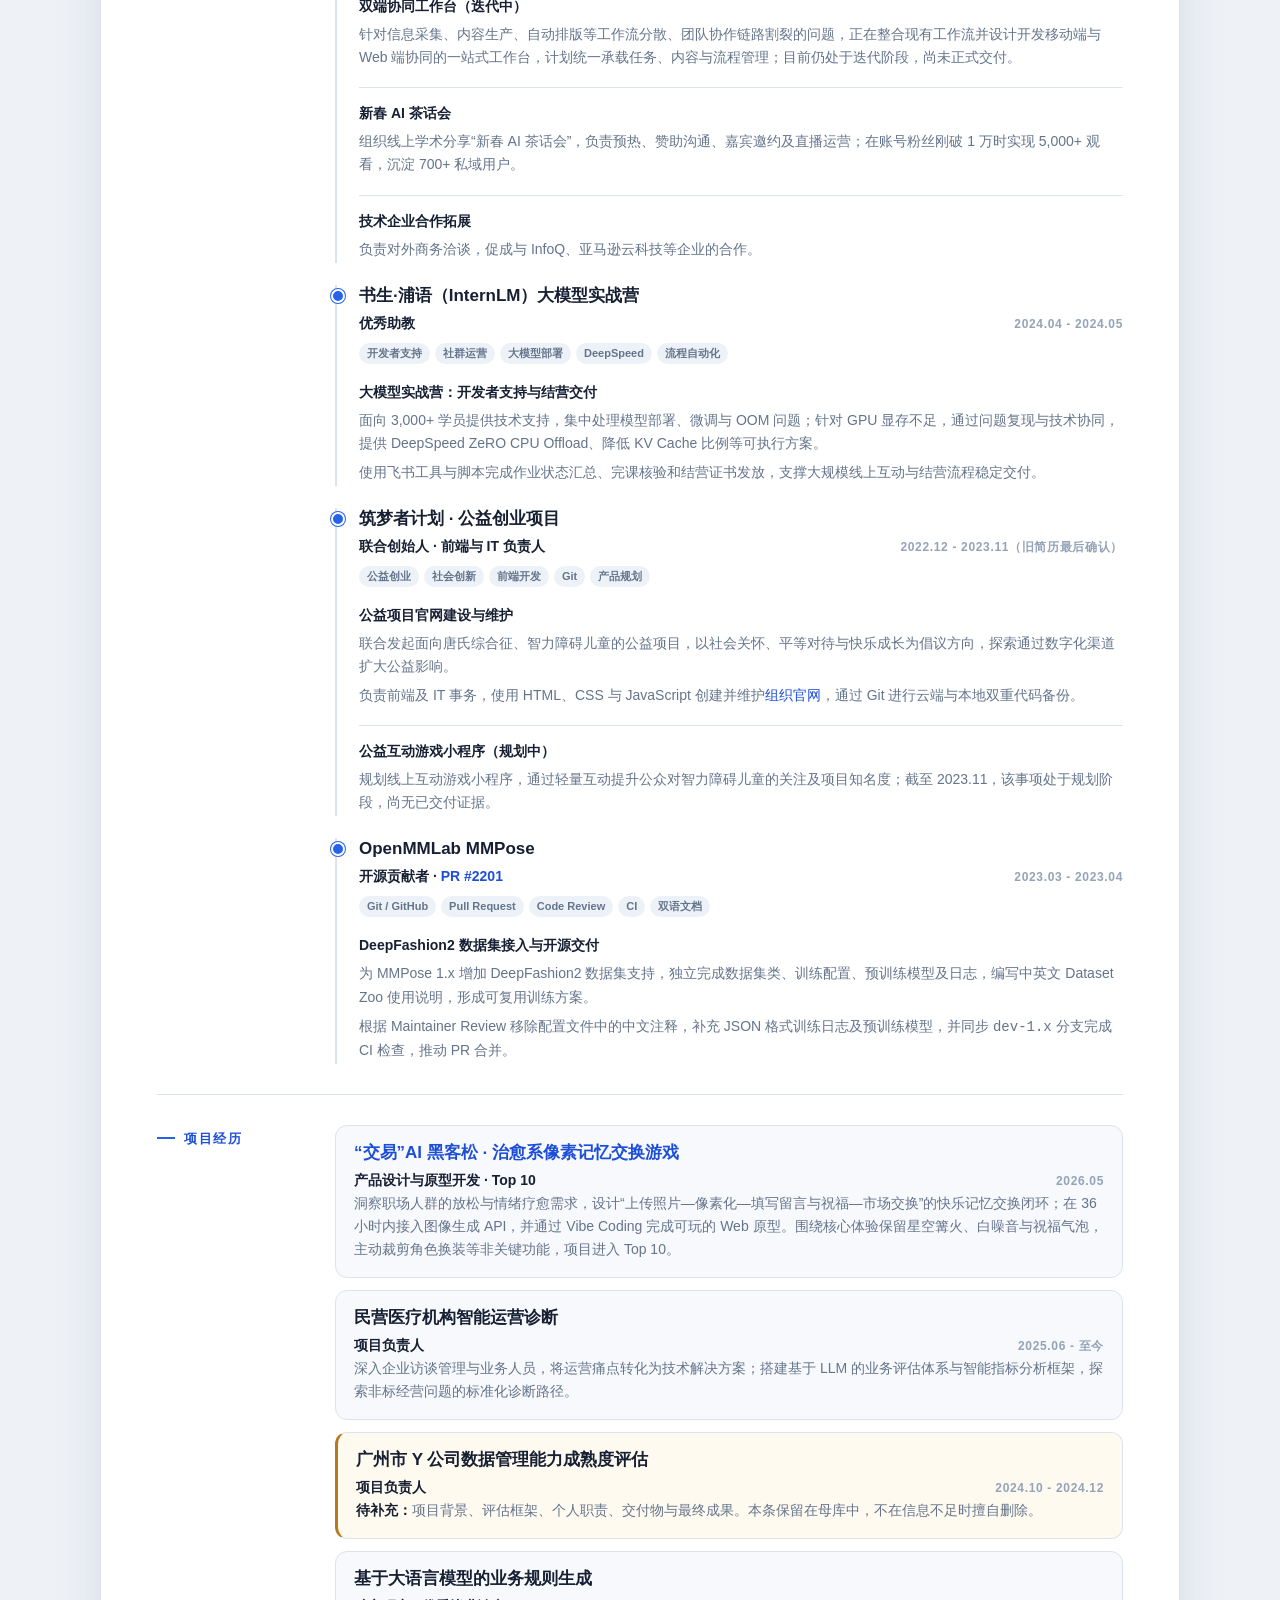
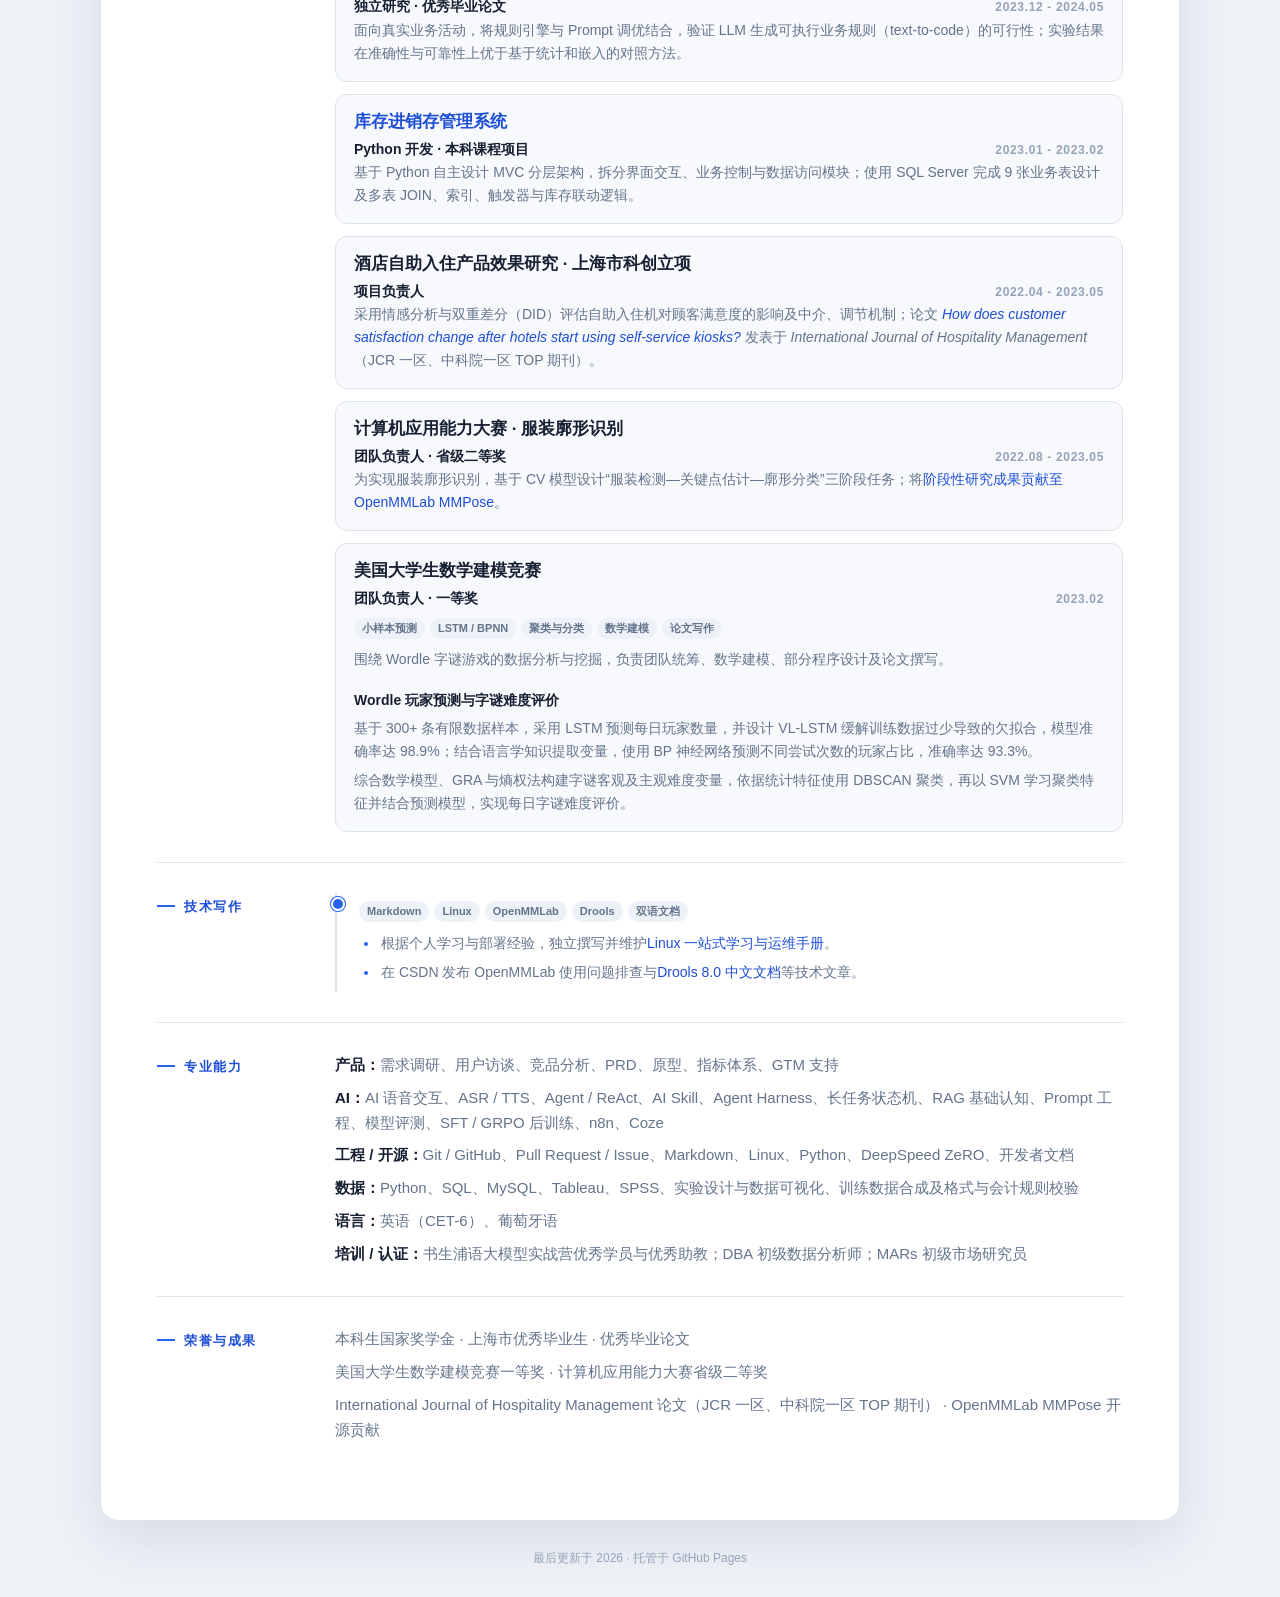
==== commit 09b179c2: "docs: 补充容诚后训练项目证据与方案说明" ====
--- a/index.html
+++ b/index.html
@@ -134,10 +134,11 @@
           <p>访谈挖掘财务审核痛点，独立完成支持 5 种发票的识别 Agent 从需求定义、产品规划、技术选型、界面设计到上线的全流程；基于 ReAct 设计工具调用逻辑，综合识别准确率达 90%+。</p>
         </li>
         <li class="career-project" id="rongcheng-balance-sheet-normalization"><h4>非标资产负债表标准化（后训练优化）</h4>
-          <p>在有限资源与私有化部署的硬性约束下，通过试验发现小尺寸模型难以掌握复杂标准化规则，尤其易误判会计科目的借贷方向，导致数值错误、表格结构不符合规范，任务准确率不足 10%。</p>
-          <p>针对上述典型难例设计合成样本，构建 11,000+ 条训练数据；对样本开展数据格式与会计规则逻辑校验，筛除不合格样本，防止错误数据进入训练。</p>
-          <p>参考金融推理模型 <a href="https://arxiv.org/abs/2503.16252">Fin-R1</a> 与 <a href="https://arxiv.org/abs/2501.15383">Qwen2.5-1M 技术报告</a>设计后训练方案：以 SFT 学习示例中的推理与输出模式，再以合规性、格式完备性、逻辑一致性 3 类奖励函数驱动 GRPO 强化学习微调，以提升规则运用与泛化能力为目标。</p>
-          <p>围绕数据格式与数值结果构建 6 维评测体系，结合错误归因迭代数据与模型方案，最终将任务准确率提升至 85%+。</p>
+          <p>在有限算力与私有化部署约束下，围绕非标科目余额表标准化开展模型选型与后训练实验。基线测试发现，小尺寸模型难以稳定执行复杂会计规则，尤其容易误判期初、期末余额的借贷方向，造成数值错误或输出结构不合规，项目级任务准确率不足 10%。</p>
+          <p>针对余额表结构差异和典型错误构建、校验 11,000+ 条训练数据；编写程序化评估脚本，从数据行列、字段结构、类型及单元格结果等角度检查模型输出并返回错误类型。实验同时发现，简单字段提取型余额表仅通过 Prompt 即可基本正确，因此将后训练资源集中在需要借贷方向判断和复杂规则推理的表型上。</p>
+          <p>初期使用 Qwen2.5-7B-Instruct 开展 LoRA SFT，但少量且混合多种业务结构的真实样本难以使模型充分掌握操作逻辑。参考金融推理模型 <a href="https://arxiv.org/abs/2503.16252">Fin-R1</a> 与 <a href="https://arxiv.org/abs/2501.15383">Qwen2.5-1M 技术报告</a>设计后训练方案，由此形成“SFT 推理与输出范式预热＋GRPO 强化微调”的方案：SFT 用经过审查的结构化推理样本教授任务分解和标准化步骤，GRPO 则通过可程序化验证的奖励继续优化格式合规性、逻辑一致性与数值准确性。</p>
+          <p>基于 ms-swift 实现训练与评测闭环，奖励函数覆盖输出标签、表格可解析性、表头及索引完整性和单元格准确性，并对涉及借贷方向判断的余额字段提高奖励权重。通过错误归因发现并修复数据切分过程中同名“方向”列丢失的问题，使强化微调由波动、不收敛转为稳定优化。</p>
+          <p>结合程序化评测与错误归因持续迭代数据、提示词及训练方案，最终将项目级任务准确率由不足 10% 提升至 85%+。在受控的虚拟独立测试中，模型还在多类余额表上取得接近或达到单元格完全正确的结果；该结果作为方案有效性验证，不等同于生产环境整体准确率。</p>
         </li>
         <li class="career-project" id="rongcheng-table-retrieval"><h4>多源异构表格检索评测</h4>
           <p>面向多源异构表格检索，采用控制变量法并改进 Python 数据处理算法，持续调优提示词、验证实验假设，输出 6 份评测报告。</p>
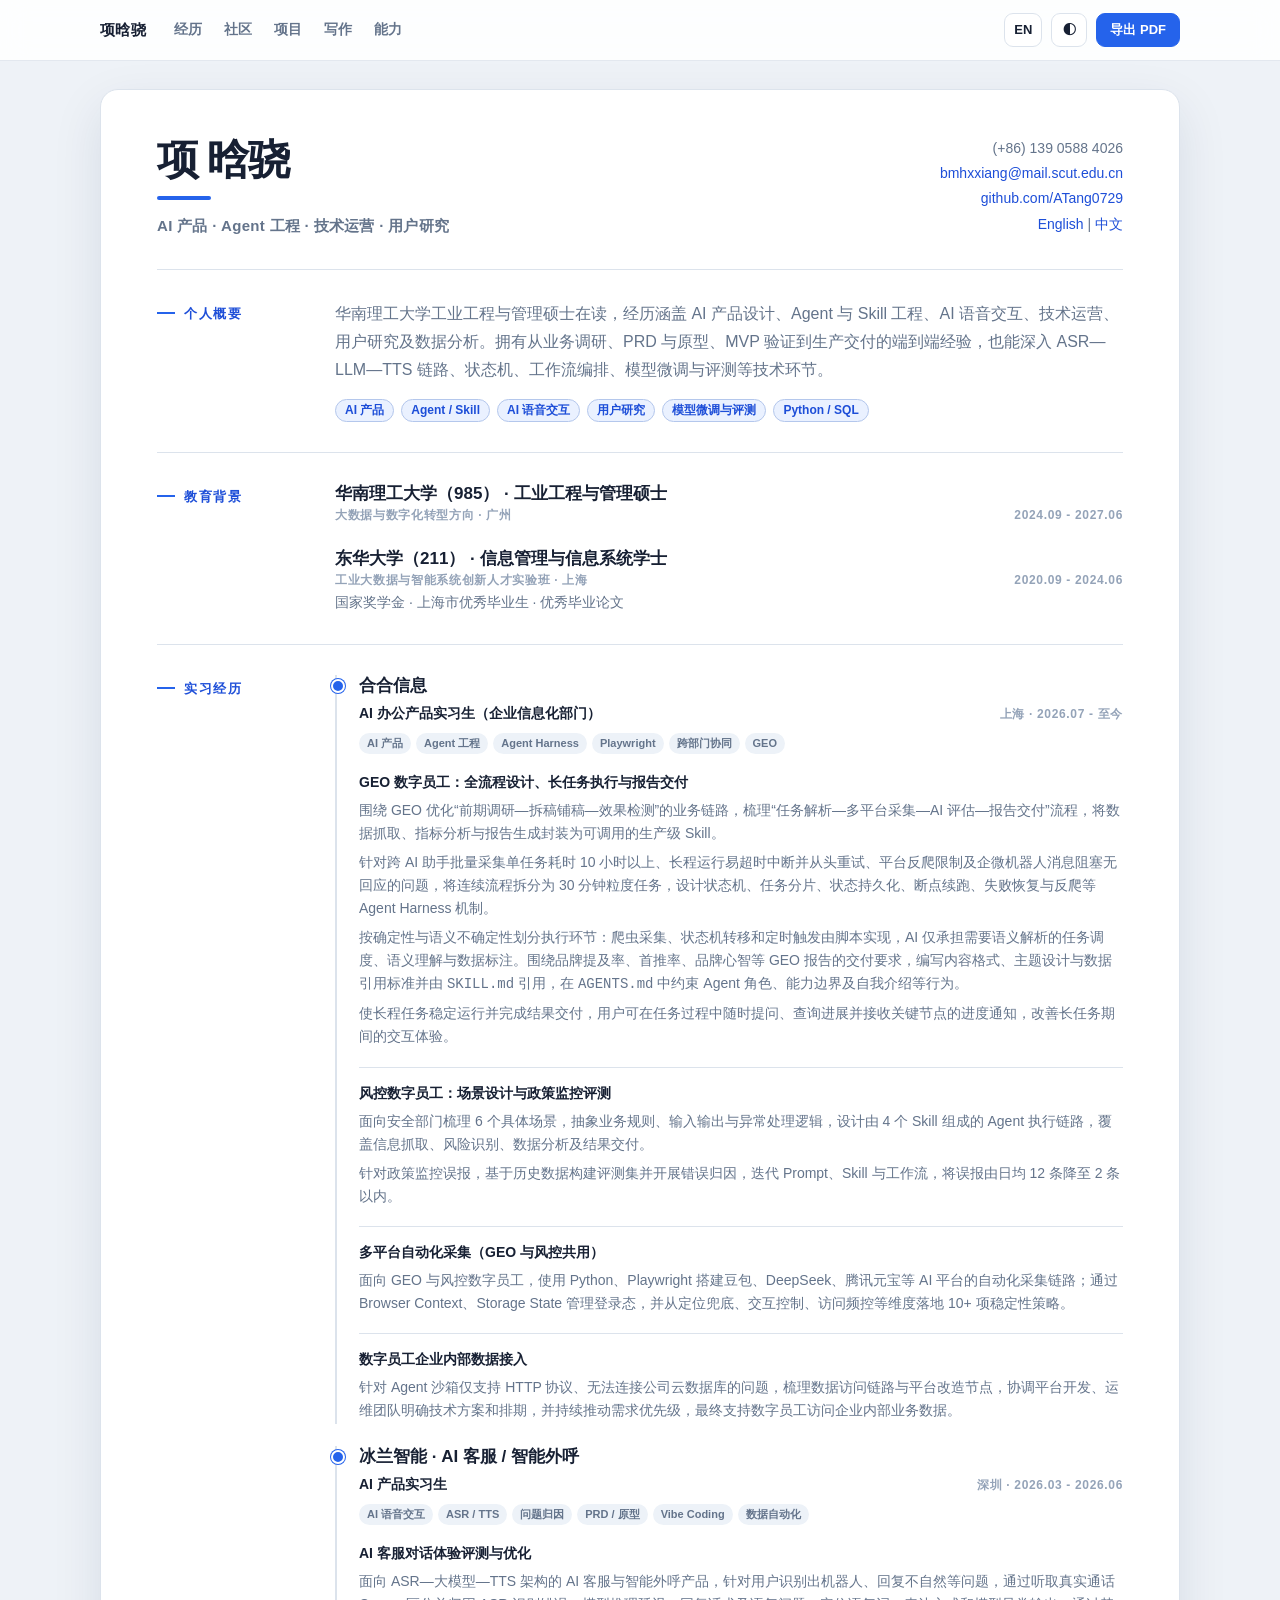
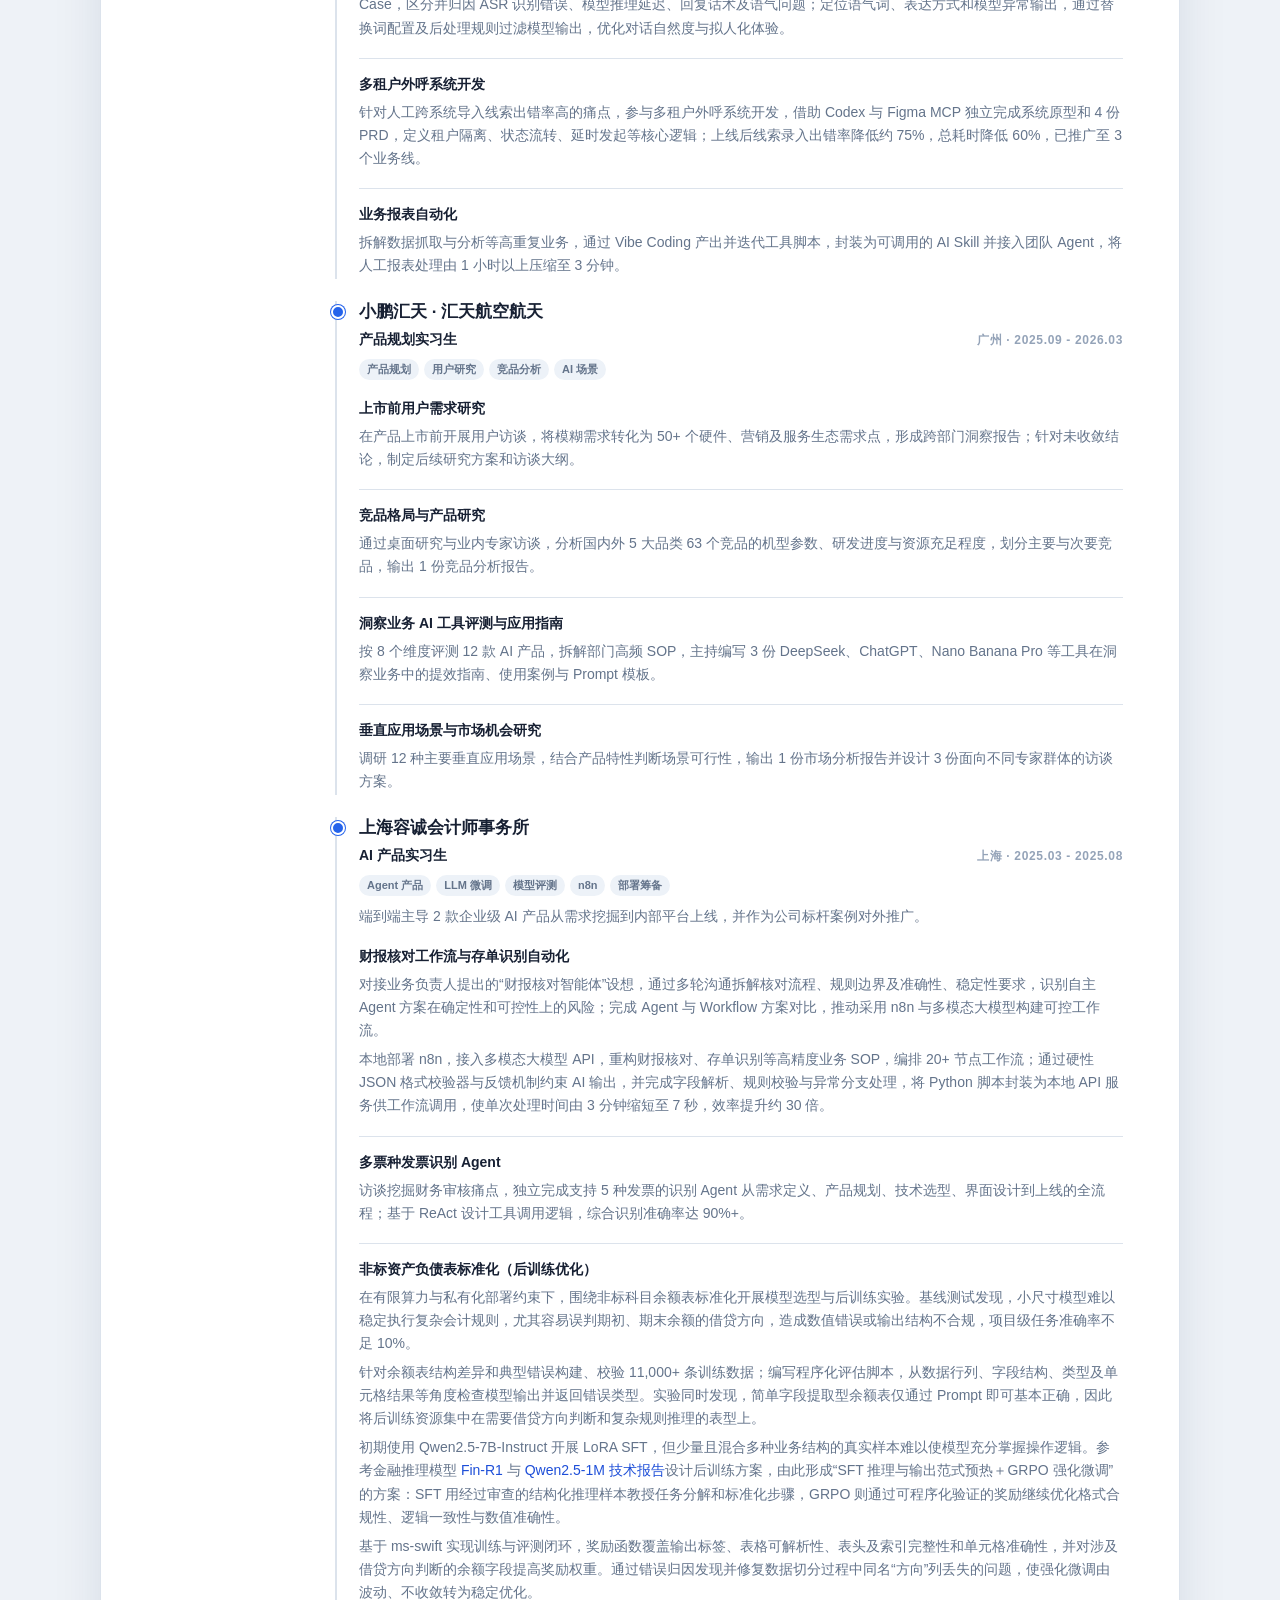
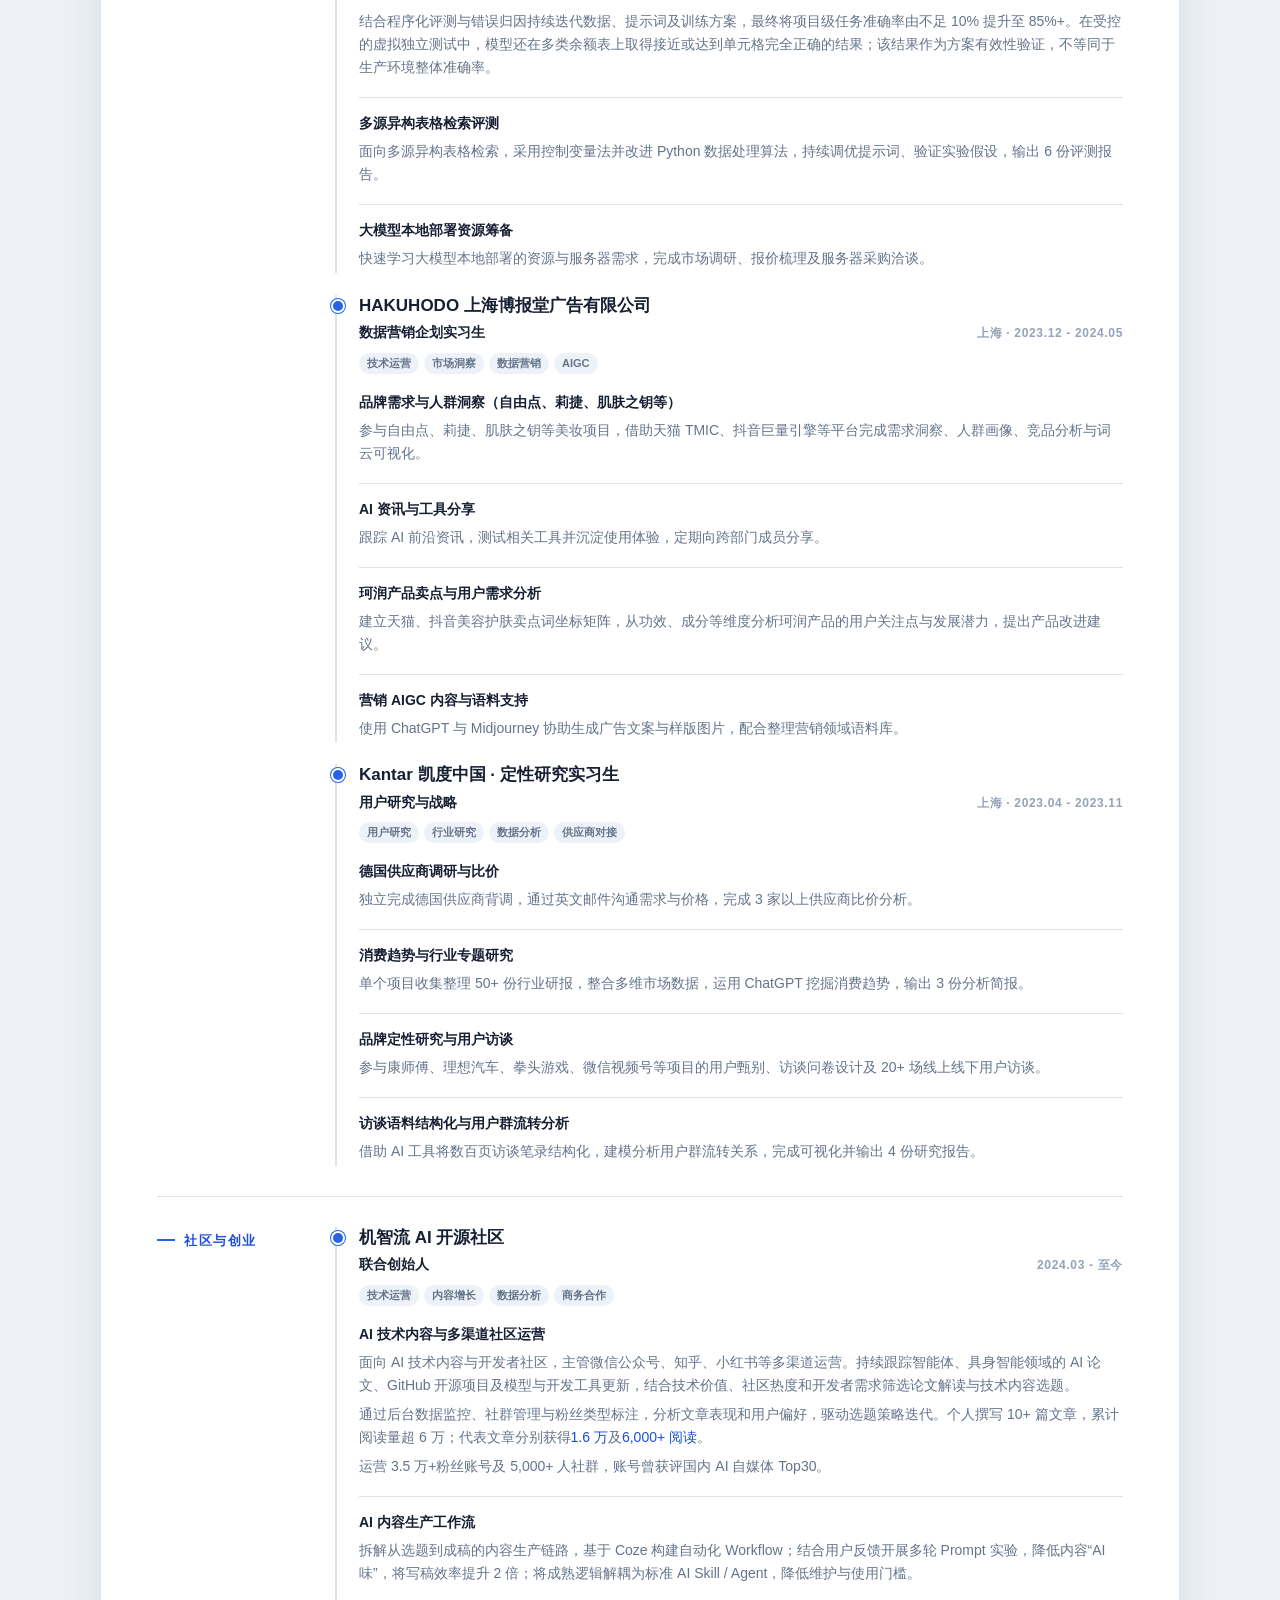
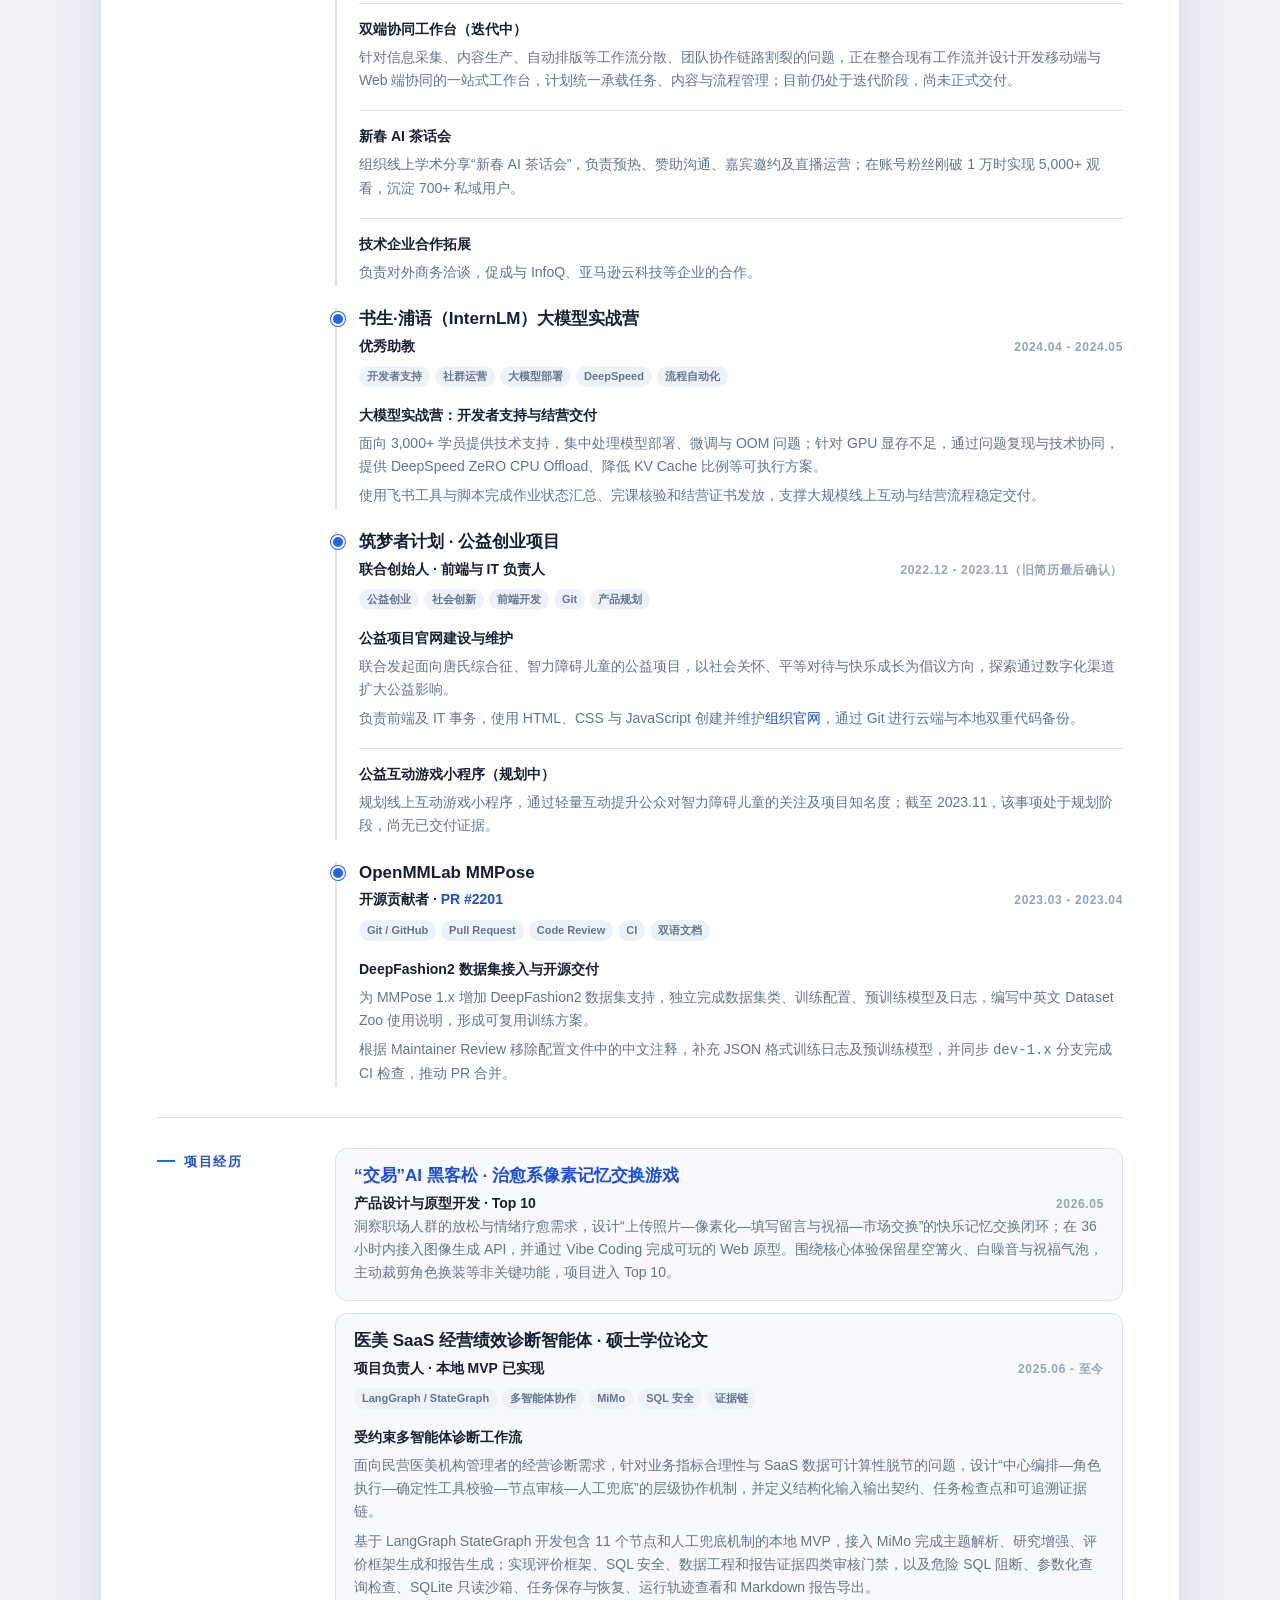
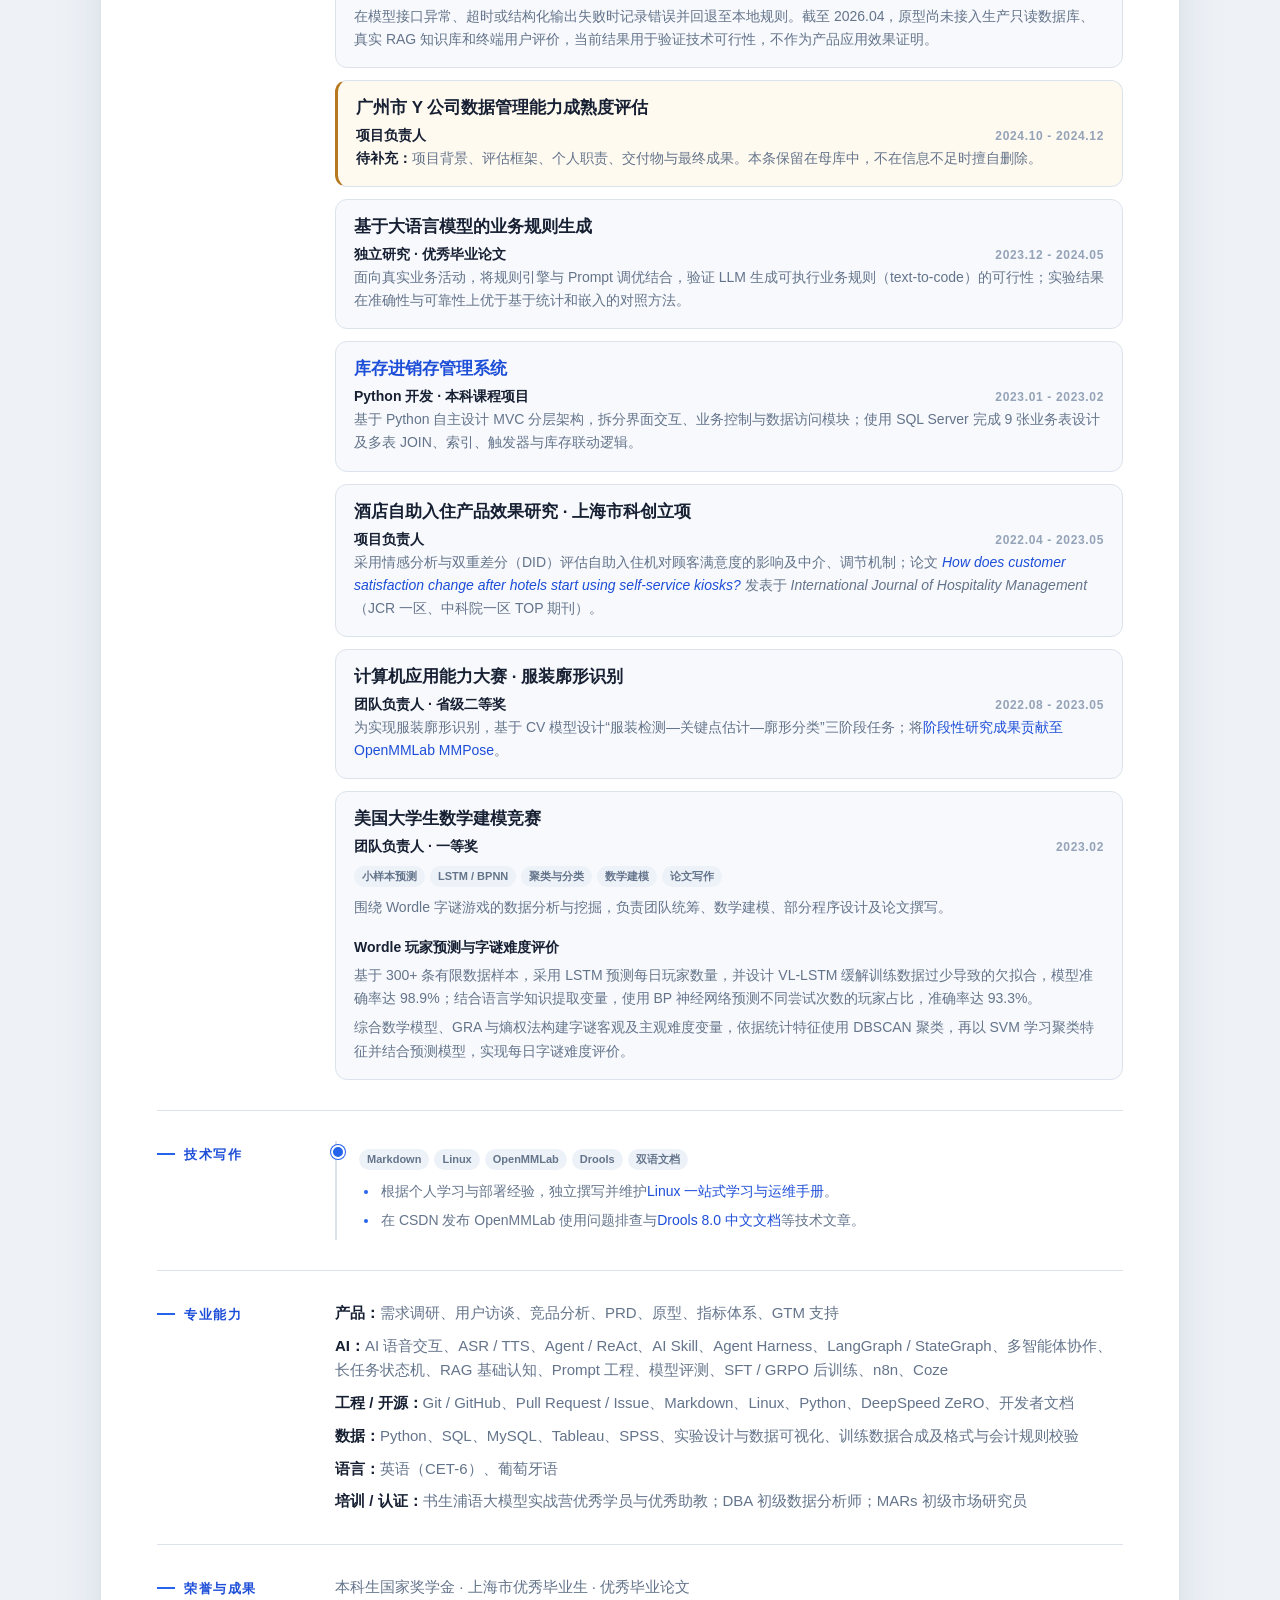
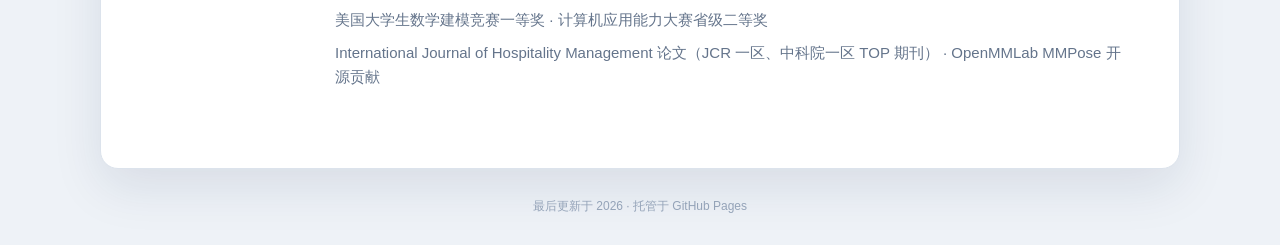
==== commit 94e62b2d: "同步中英文履历与 Agent 项目证据" ====
--- a/index.html
+++ b/index.html
@@ -69,7 +69,7 @@
       <ul class="desc project-list">
         <li class="career-project" id="intsig-geo-agent-harness"><h4>GEO 数字员工：全流程设计、长任务执行与报告交付</h4>
           <p>围绕 GEO 优化“前期调研—拆稿铺稿—效果检测”的业务链路，梳理“任务解析—多平台采集—AI 评估—报告交付”流程，将数据抓取、指标分析与报告生成封装为可调用的生产级 Skill。</p>
-          <p>针对跨 AI 助手批量采集单任务耗时 6–8 小时、长程运行易超时中断并从头重试、平台反爬限制及企微机器人消息阻塞无回应的问题，将连续流程拆分为 30 分钟粒度任务，设计状态机、任务分片、状态持久化、断点续跑、失败恢复与反爬等 Agent Harness 机制。</p>
+          <p>针对跨 AI 助手批量采集单任务耗时 10 小时以上、长程运行易超时中断并从头重试、平台反爬限制及企微机器人消息阻塞无回应的问题，将连续流程拆分为 30 分钟粒度任务，设计状态机、任务分片、状态持久化、断点续跑、失败恢复与反爬等 Agent Harness 机制。</p>
           <p>按确定性与语义不确定性划分执行环节：爬虫采集、状态机转移和定时触发由脚本实现，AI 仅承担需要语义解析的任务调度、语义理解与数据标注。围绕品牌提及率、首推率、品牌心智等 GEO 报告的交付要求，编写内容格式、主题设计与数据引用标准并由 <code>SKILL.md</code> 引用，在 <code>AGENTS.md</code> 中约束 Agent 角色、能力边界及自我介绍等行为。</p>
           <p>使长程任务稳定运行并完成结果交付，用户可在任务过程中随时提问、查询进展并接收关键节点的进度通知，改善长任务期间的交互体验。</p>
         </li>
@@ -93,8 +93,8 @@
         <li class="career-project" id="binglan-voice-evaluation"><h4>AI 客服对话体验评测与优化</h4>
           <p>面向 ASR—大模型—TTS 架构的 AI 客服与智能外呼产品，针对用户识别出机器人、回复不自然等问题，通过听取真实通话 Case，区分并归因 ASR 识别错误、模型推理延迟、回复话术及语气问题；定位语气词、表达方式和模型异常输出，通过替换词配置及后处理规则过滤模型输出，优化对话自然度与拟人化体验。</p>
         </li>
-        <li class="career-project" id="binglan-outbound-console"><h4>多租户外呼面板</h4>
-          <p>针对人工跨系统导入线索出错率高的痛点，借助 Codex 与 Figma MCP 独立完成外呼面板原型和 4 份 PRD，定义租户隔离、状态流转、延时发起等核心逻辑；上线后线索录入出错率降低约 75%，总耗时降低 60%，已推广至 3 个业务线。</p>
+        <li class="career-project" id="binglan-outbound-console"><h4>多租户外呼系统开发</h4>
+          <p>针对人工跨系统导入线索出错率高的痛点，参与多租户外呼系统开发，借助 Codex 与 Figma MCP 独立完成系统原型和 4 份 PRD，定义租户隔离、状态流转、延时发起等核心逻辑；上线后线索录入出错率降低约 75%，总耗时降低 60%，已推广至 3 个业务线。</p>
         </li>
         <li class="career-project" id="binglan-report-automation"><h4>业务报表自动化</h4>
           <p>拆解数据抓取与分析等高重复业务，通过 Vibe Coding 产出并迭代工具脚本，封装为可调用的 AI Skill 并接入团队 Agent，将人工报表处理由 1 小时以上压缩至 3 分钟。</p>
@@ -259,10 +259,17 @@
       <div class="row subsection"><div class="emph col">产品设计与原型开发 · Top 10</div><div class="col-right light">2026.05</div></div>
       <div class="desc">洞察职场人群的放松与情绪疗愈需求，设计“上传照片—像素化—填写留言与祝福—市场交换”的快乐记忆交换闭环；在 36 小时内接入图像生成 API，并通过 Vibe Coding 完成可玩的 Web 原型。围绕核心体验保留星空篝火、白噪音与祝福气泡，主动裁剪角色换装等非关键功能，项目进入 Top 10。</div>
     </div>
-    <div class="section-text col-right project-item">
-      <h3>民营医疗机构智能运营诊断</h3>
-      <div class="row subsection"><div class="emph col">项目负责人</div><div class="col-right light">2025.06 - 至今</div></div>
-      <div class="desc">深入企业访谈管理与业务人员，将运营痛点转化为技术解决方案；搭建基于 LLM 的业务评估体系与智能指标分析框架，探索非标经营问题的标准化诊断路径。</div>
+    <div class="section-text col-right project-item long-project" id="medical-aesthetics-diagnostic-agent">
+      <h3>医美 SaaS 经营绩效诊断智能体 · 硕士学位论文</h3>
+      <div class="row subsection"><div class="emph col">项目负责人 · 本地 MVP 已实现</div><div class="col-right light">2025.06 - 至今</div></div>
+      <div class="entry-tags"><span>LangGraph / StateGraph</span><span>多智能体协作</span><span>MiMo</span><span>SQL 安全</span><span>证据链</span></div>
+      <ul class="desc project-list">
+        <li class="career-project" id="medical-aesthetics-agent-workflow"><h4>受约束多智能体诊断工作流</h4>
+          <p>面向民营医美机构管理者的经营诊断需求，针对业务指标合理性与 SaaS 数据可计算性脱节的问题，设计“中心编排—角色执行—确定性工具校验—节点审核—人工兜底”的层级协作机制，并定义结构化输入输出契约、任务检查点和可追溯证据链。</p>
+          <p>基于 LangGraph StateGraph 开发包含 11 个节点和人工兜底机制的本地 MVP，接入 MiMo 完成主题解析、研究增强、评价框架生成和报告生成；实现评价框架、SQL 安全、数据工程和报告证据四类审核门禁，以及危险 SQL 阻断、参数化查询检查、SQLite 只读沙箱、任务保存与恢复、运行轨迹查看和 Markdown 报告导出。</p>
+          <p>在模型接口异常、超时或结构化输出失败时记录错误并回退至本地规则。截至 2026.04，原型尚未接入生产只读数据库、真实 RAG 知识库和终端用户评价，当前结果用于验证技术可行性，不作为产品应用效果证明。</p>
+        </li>
+      </ul>
     </div>
     <div class="section-text col-right project-item needs-detail">
       <h3>广州市 Y 公司数据管理能力成熟度评估</h3>
@@ -318,7 +325,7 @@
     <h2 class="col">专业能力</h2>
     <div class="section-text col-right skills-grid">
       <div><b>产品：</b>需求调研、用户访谈、竞品分析、PRD、原型、指标体系、GTM 支持</div>
-      <div><b>AI：</b>AI 语音交互、ASR / TTS、Agent / ReAct、AI Skill、Agent Harness、长任务状态机、RAG 基础认知、Prompt 工程、模型评测、SFT / GRPO 后训练、n8n、Coze</div>
+      <div><b>AI：</b>AI 语音交互、ASR / TTS、Agent / ReAct、AI Skill、Agent Harness、LangGraph / StateGraph、多智能体协作、长任务状态机、RAG 基础认知、Prompt 工程、模型评测、SFT / GRPO 后训练、n8n、Coze</div>
       <div><b>工程 / 开源：</b>Git / GitHub、Pull Request / Issue、Markdown、Linux、Python、DeepSpeed ZeRO、开发者文档</div>
       <div><b>数据：</b>Python、SQL、MySQL、Tableau、SPSS、实验设计与数据可视化、训练数据合成及格式与会计规则校验</div>
       <div><b>语言：</b>英语（CET-6）、葡萄牙语</div>
--- a/style.css
+++ b/style.css
@@ -311,6 +311,7 @@
   ul.desc { margin-top: 1.5mm; padding-left: 4mm; }
   .desc li { margin-bottom: .8mm; }
   .experience-item, .project-item { break-inside: avoid; page-break-inside: avoid; }
+  .project-item.long-project, .project-item.long-project .career-project { break-inside: auto; page-break-inside: auto; }
   .experience-item:has(.project-list) { break-inside: auto; page-break-inside: auto; }
   .experience-item h3, .experience-item .subsection, .experience-item .entry-tags, .experience-item .role-summary { break-after: avoid; page-break-after: avoid; }
   ul.project-list { padding-left: 0; }
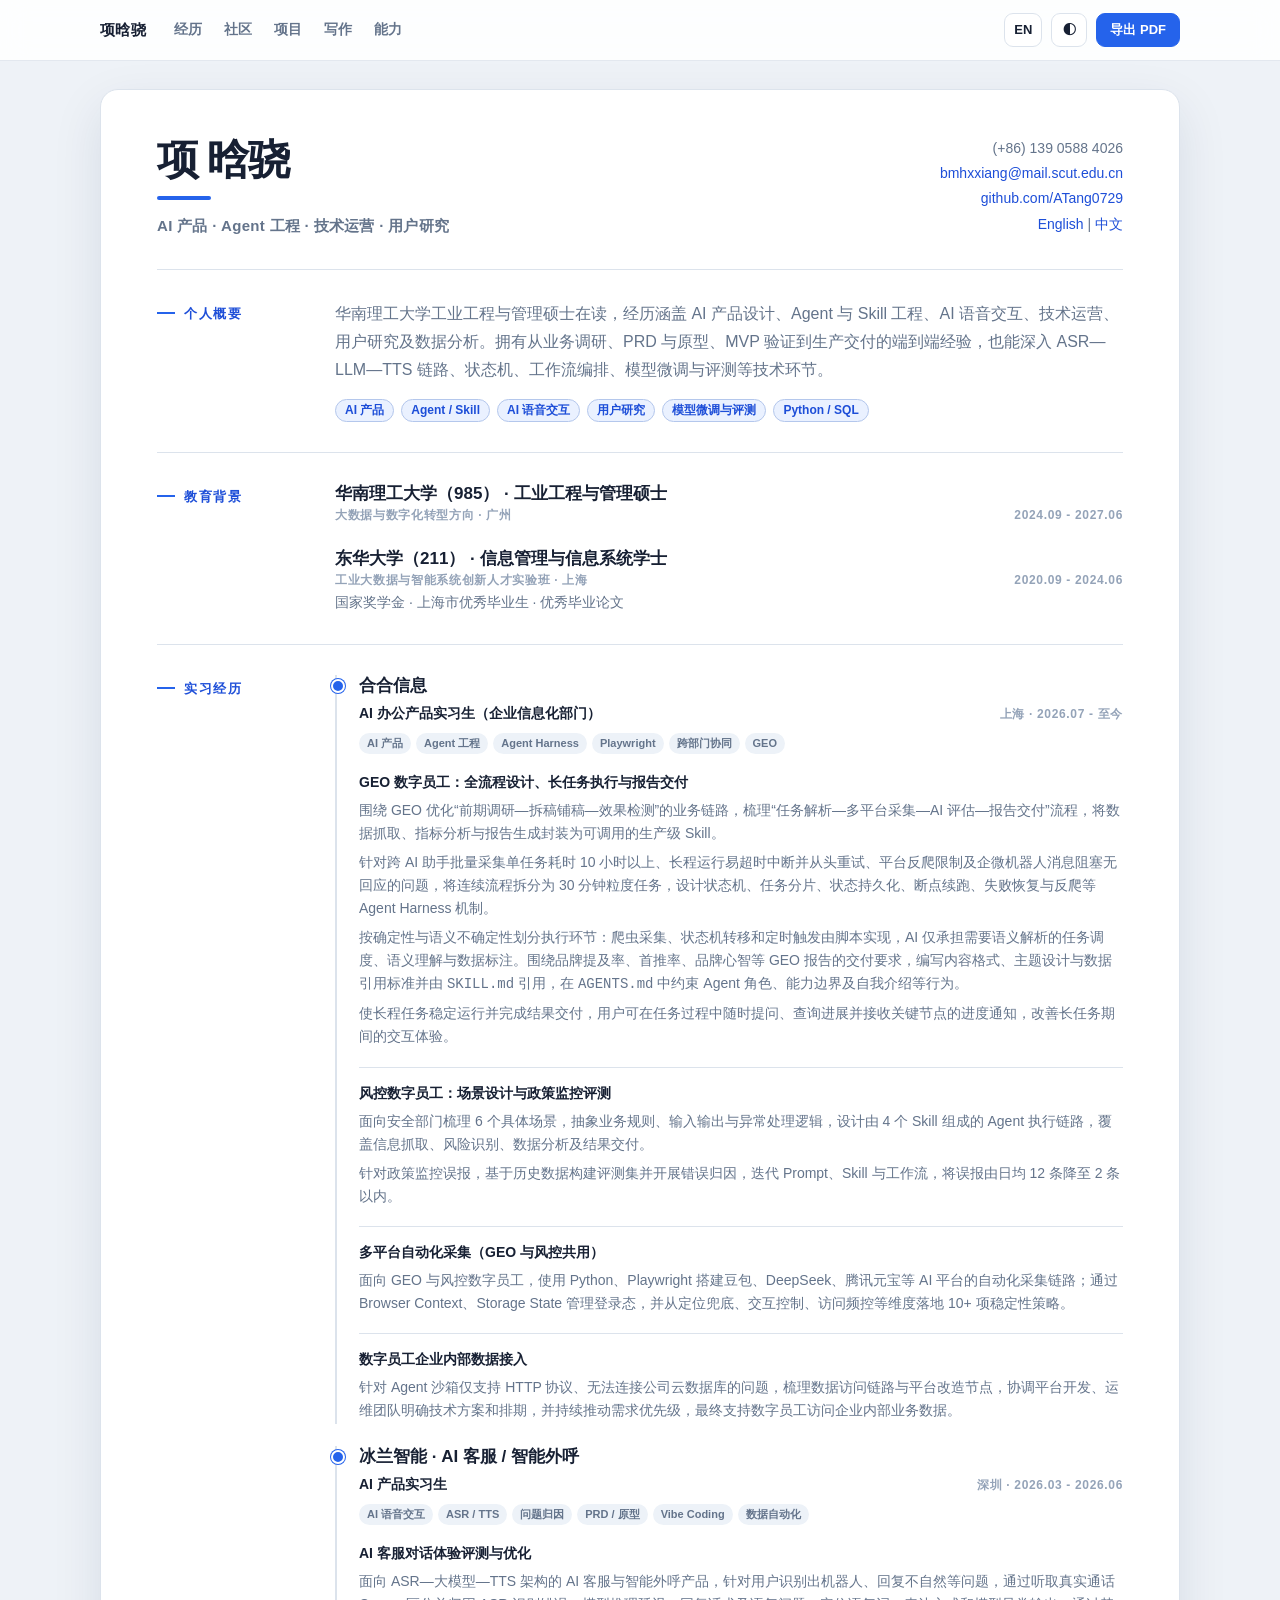
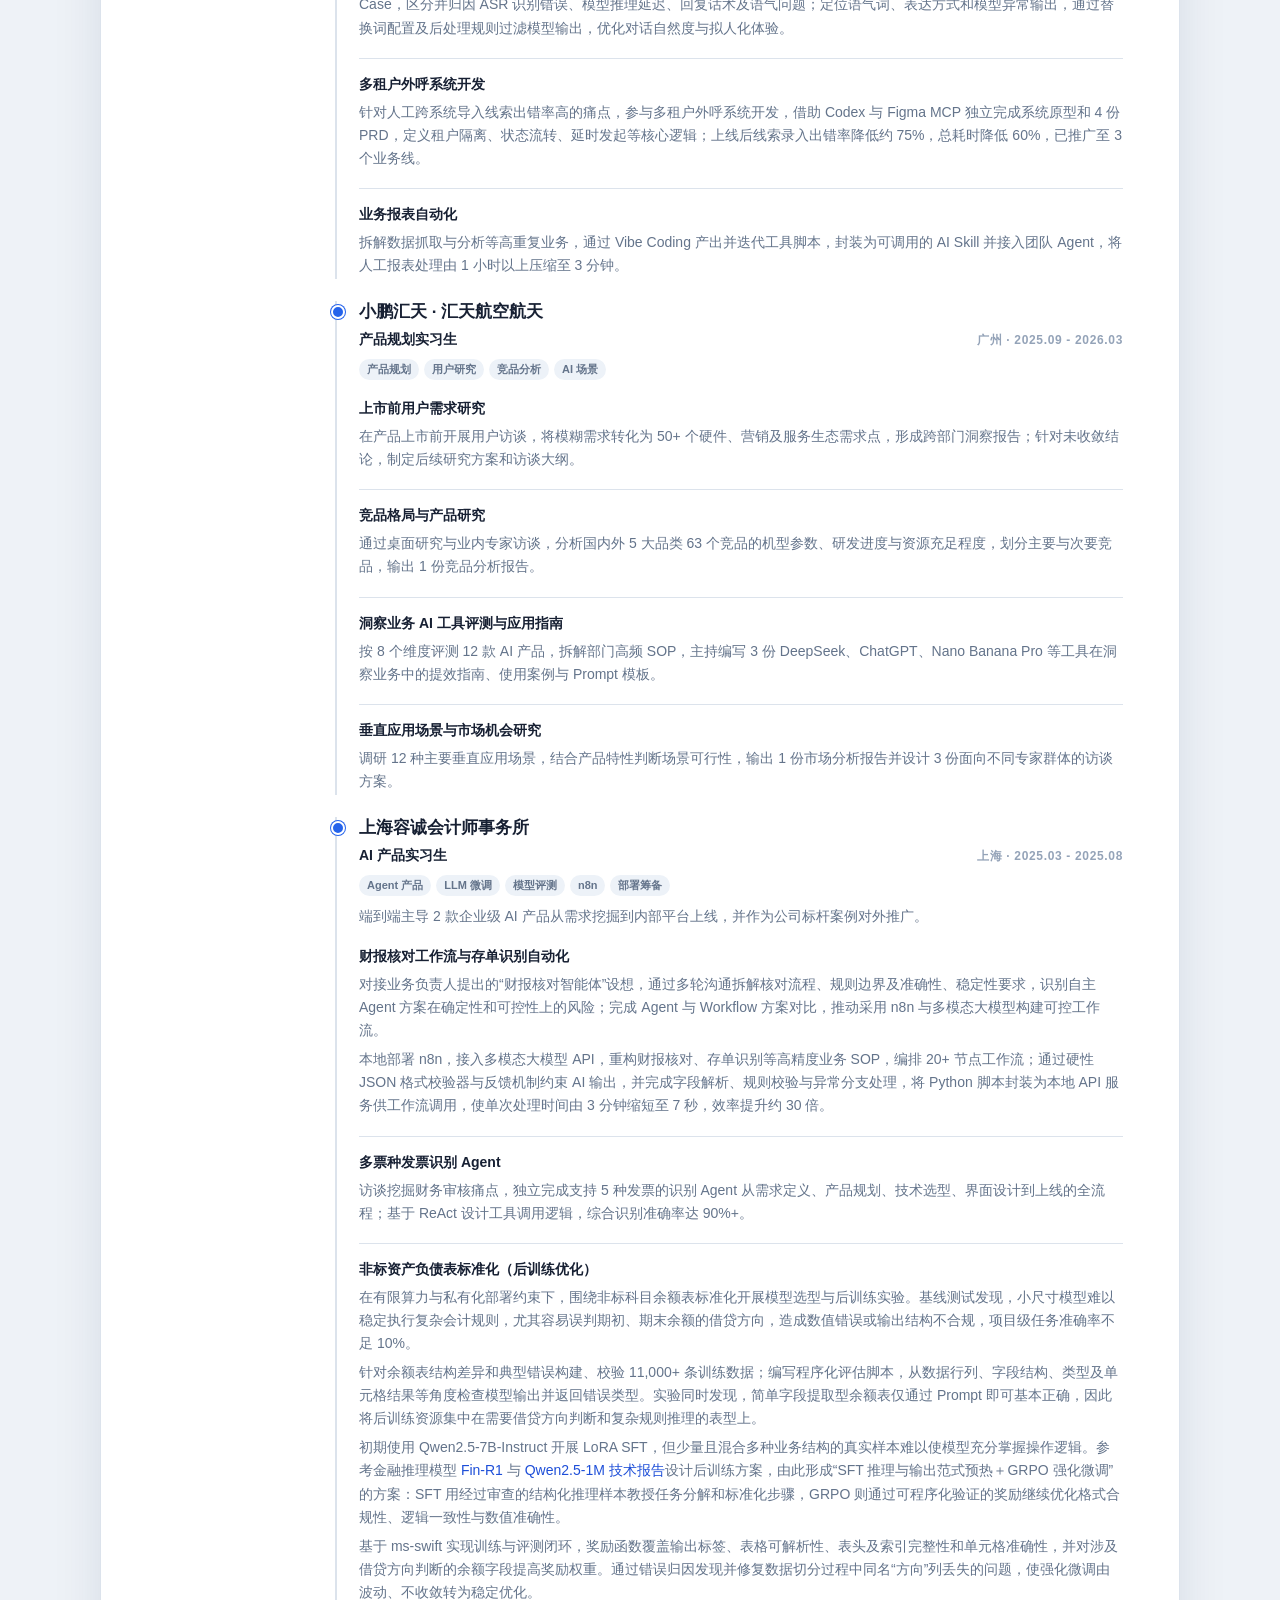
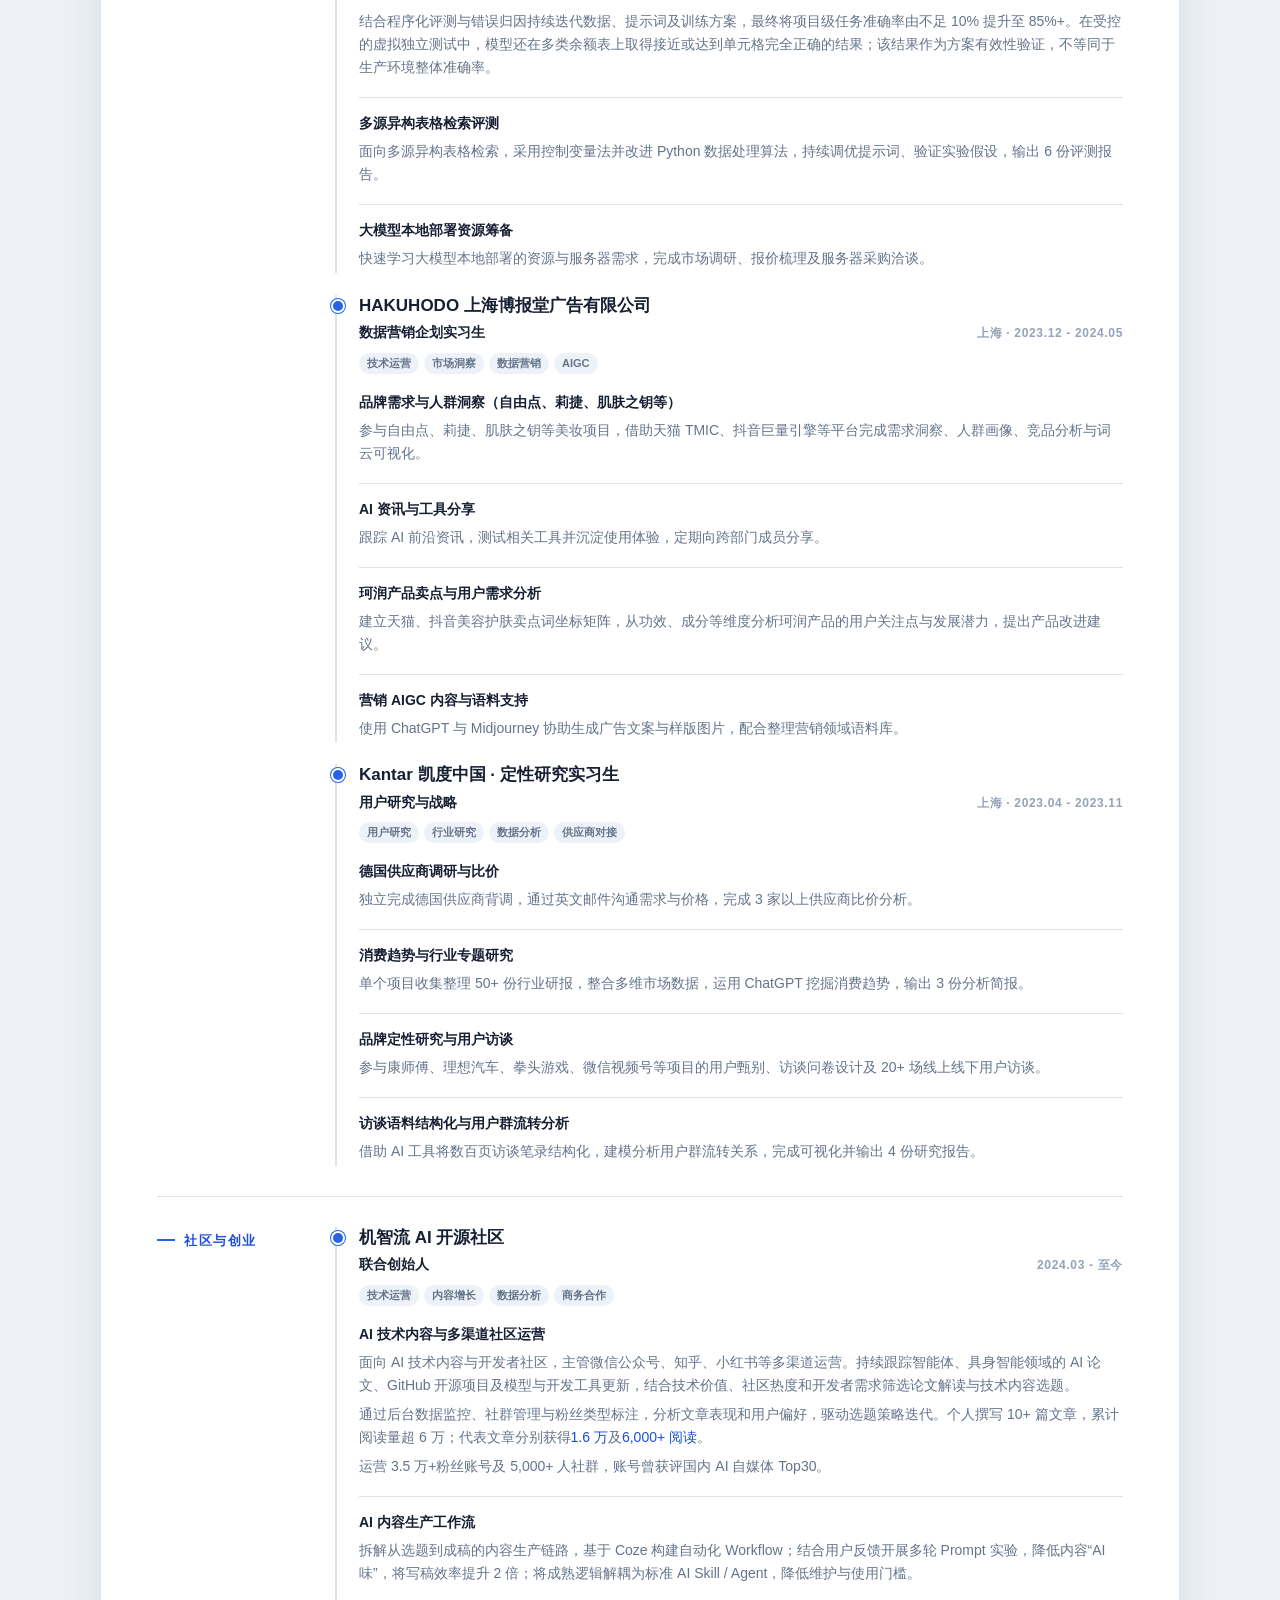
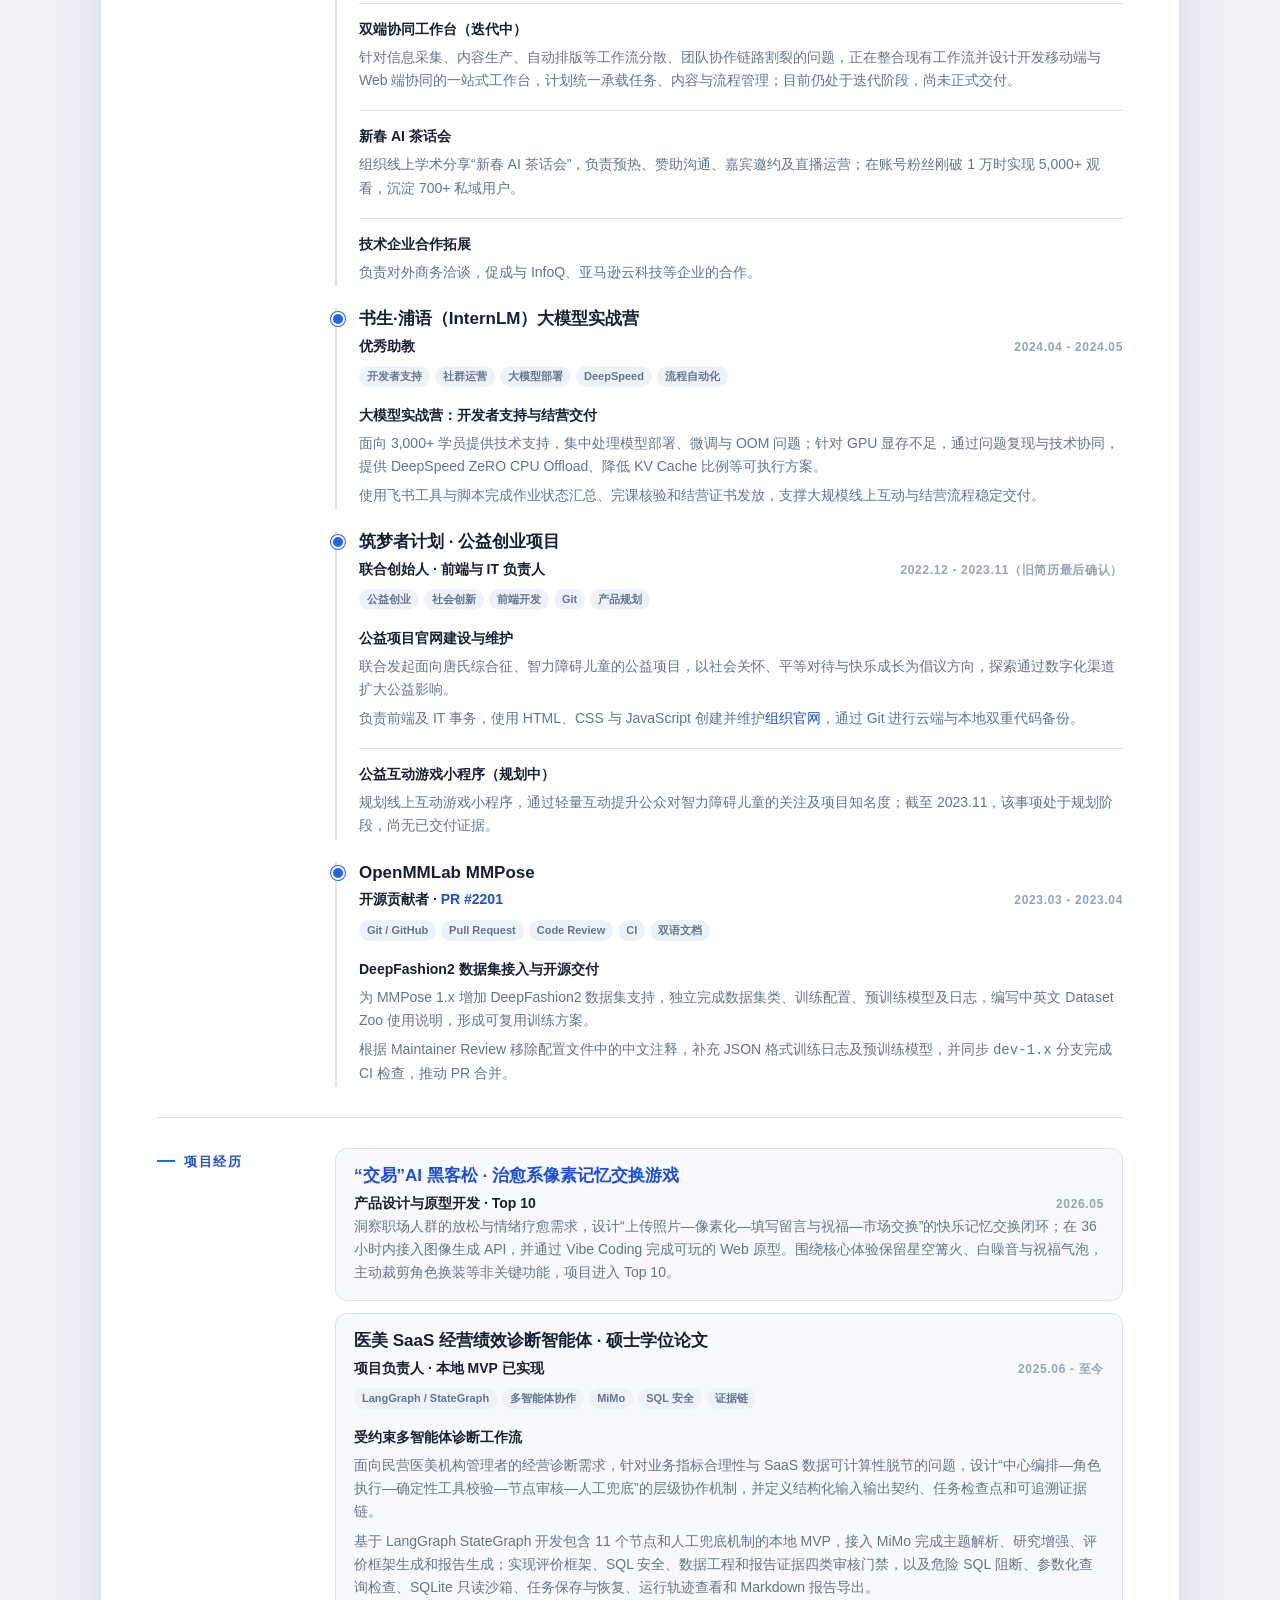
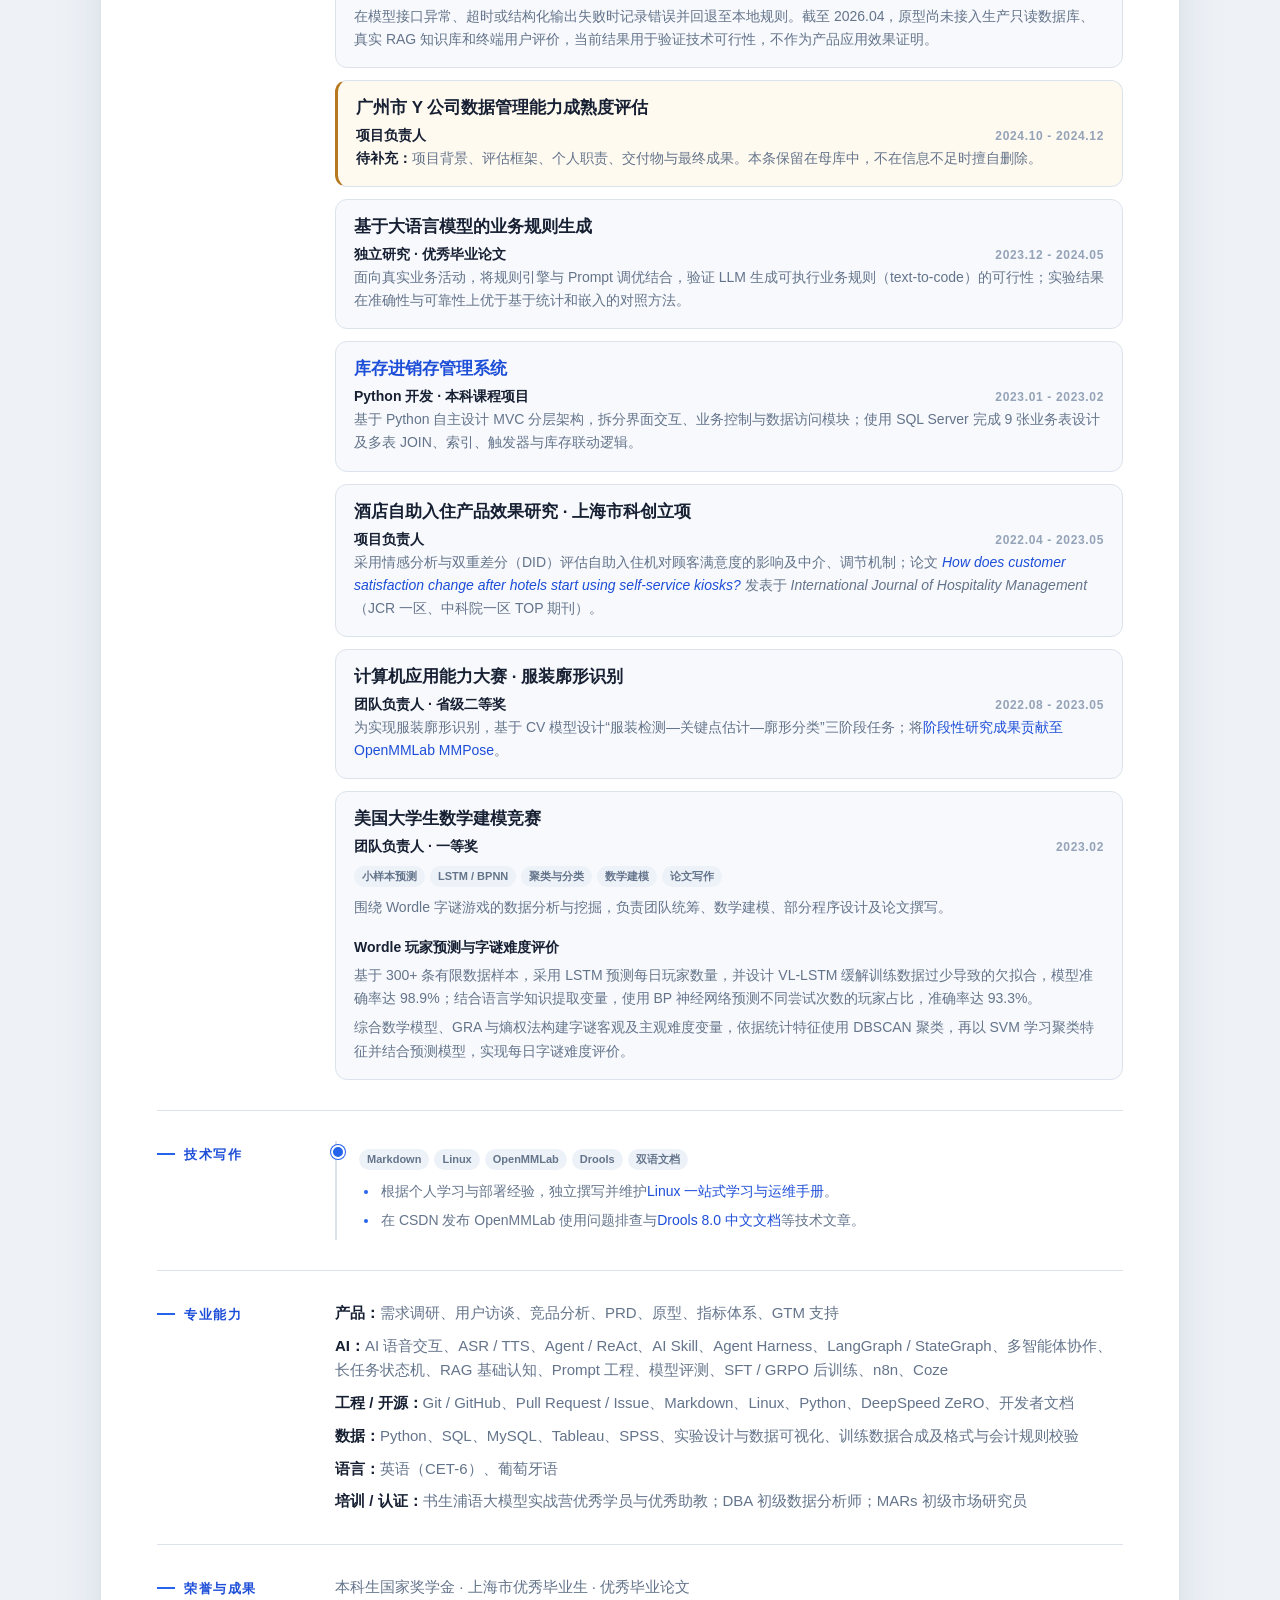
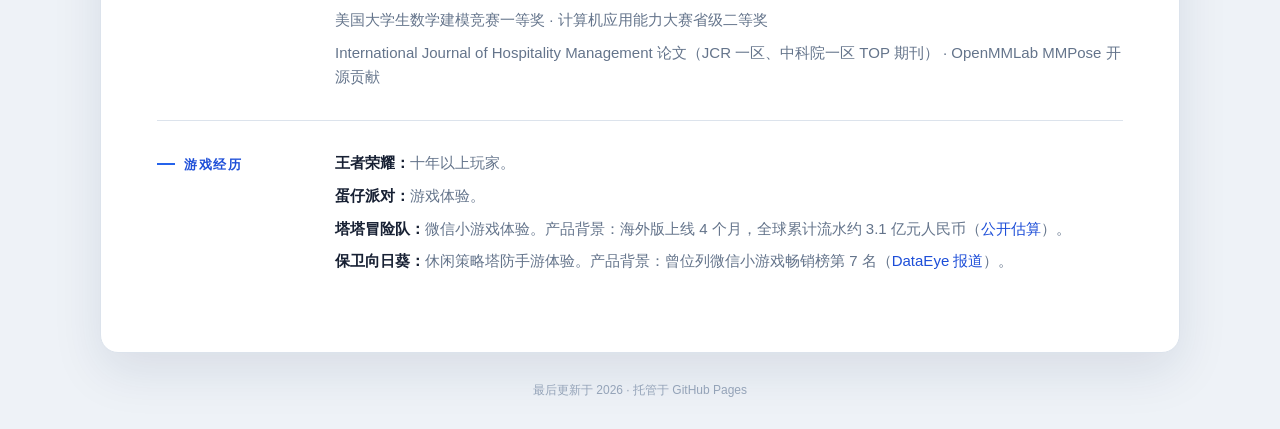
==== commit 9dd856a6: "在中英文履历末尾补充个人游戏经历" ====
--- a/index.html
+++ b/index.html
@@ -341,6 +341,15 @@
       <div>International Journal of Hospitality Management 论文（JCR 一区、中科院一区 TOP 期刊） · OpenMMLab MMPose 开源贡献</div>
     </div>
   </section>
+  <section class="section row" id="gaming">
+    <h2 class="col">游戏经历</h2>
+    <div class="section-text col-right skills-grid">
+      <div id="gaming-honor-of-kings"><b>王者荣耀：</b>十年以上玩家。</div>
+      <div id="gaming-eggy-party"><b>蛋仔派对：</b>游戏体验。</div>
+      <div id="gaming-clash-of-critters"><b>塔塔冒险队：</b>微信小游戏体验。产品背景：海外版上线 4 个月，全球累计流水约 3.1 亿元人民币（<a href="https://www.taptap.cn/moment/851770671959638343">公开估算</a>）。</div>
+      <div id="gaming-sunflower-defense"><b>保卫向日葵：</b>休闲策略塔防手游体验。产品背景：曾位列微信小游戏畅销榜第 7 名（<a href="https://www.36kr.com/p/3094931973093764">DataEye 报道</a>）。</div>
+    </div>
+  </section>
 </main>
 <footer class="site-footer">最后更新于 2026 · 托管于 GitHub Pages</footer>
 <script src="resume.js"></script>
--- a/style.css
+++ b/style.css
@@ -311,6 +311,7 @@
   ul.desc { margin-top: 1.5mm; padding-left: 4mm; }
   .desc li { margin-bottom: .8mm; }
   .experience-item, .project-item { break-inside: avoid; page-break-inside: avoid; }
+  #gaming { break-inside: avoid; page-break-inside: avoid; }
   .project-item.long-project, .project-item.long-project .career-project { break-inside: auto; page-break-inside: auto; }
   .experience-item:has(.project-list) { break-inside: auto; page-break-inside: auto; }
   .experience-item h3, .experience-item .subsection, .experience-item .entry-tags, .experience-item .role-summary { break-after: avoid; page-break-after: avoid; }
